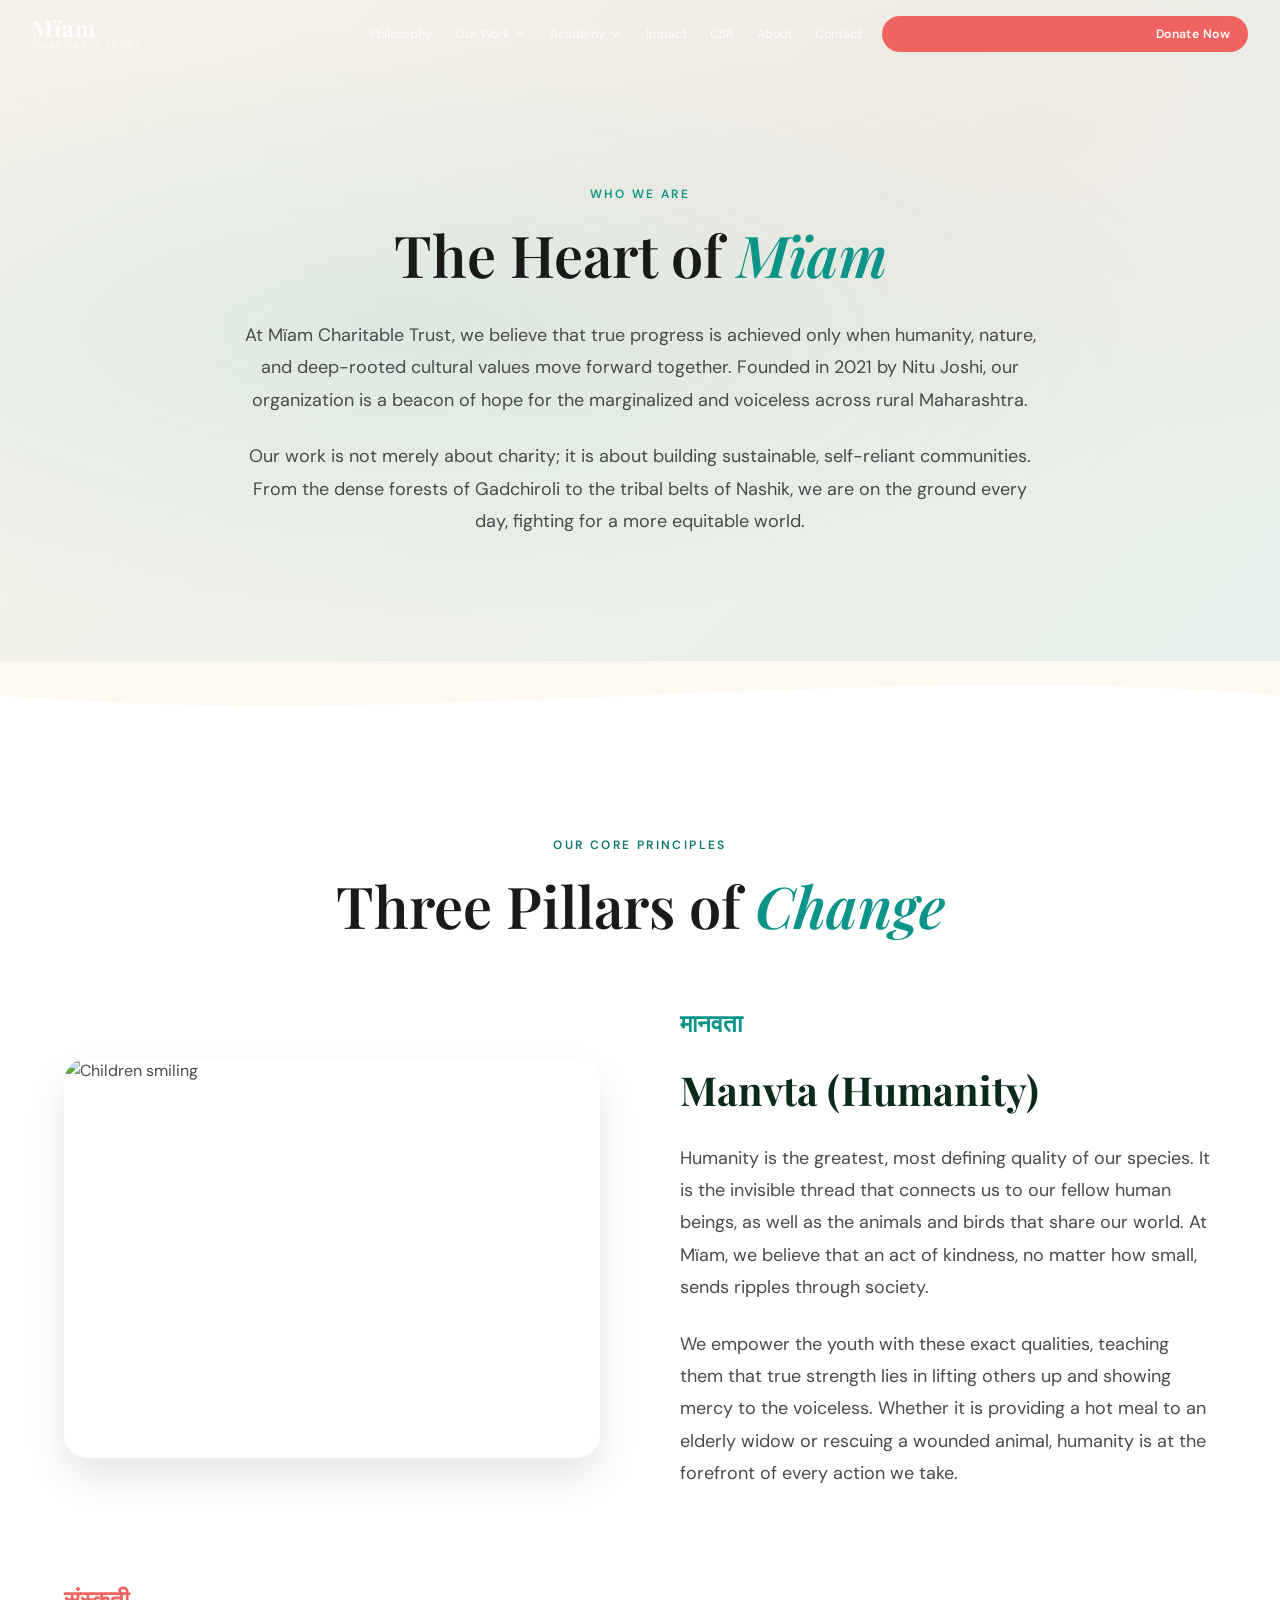
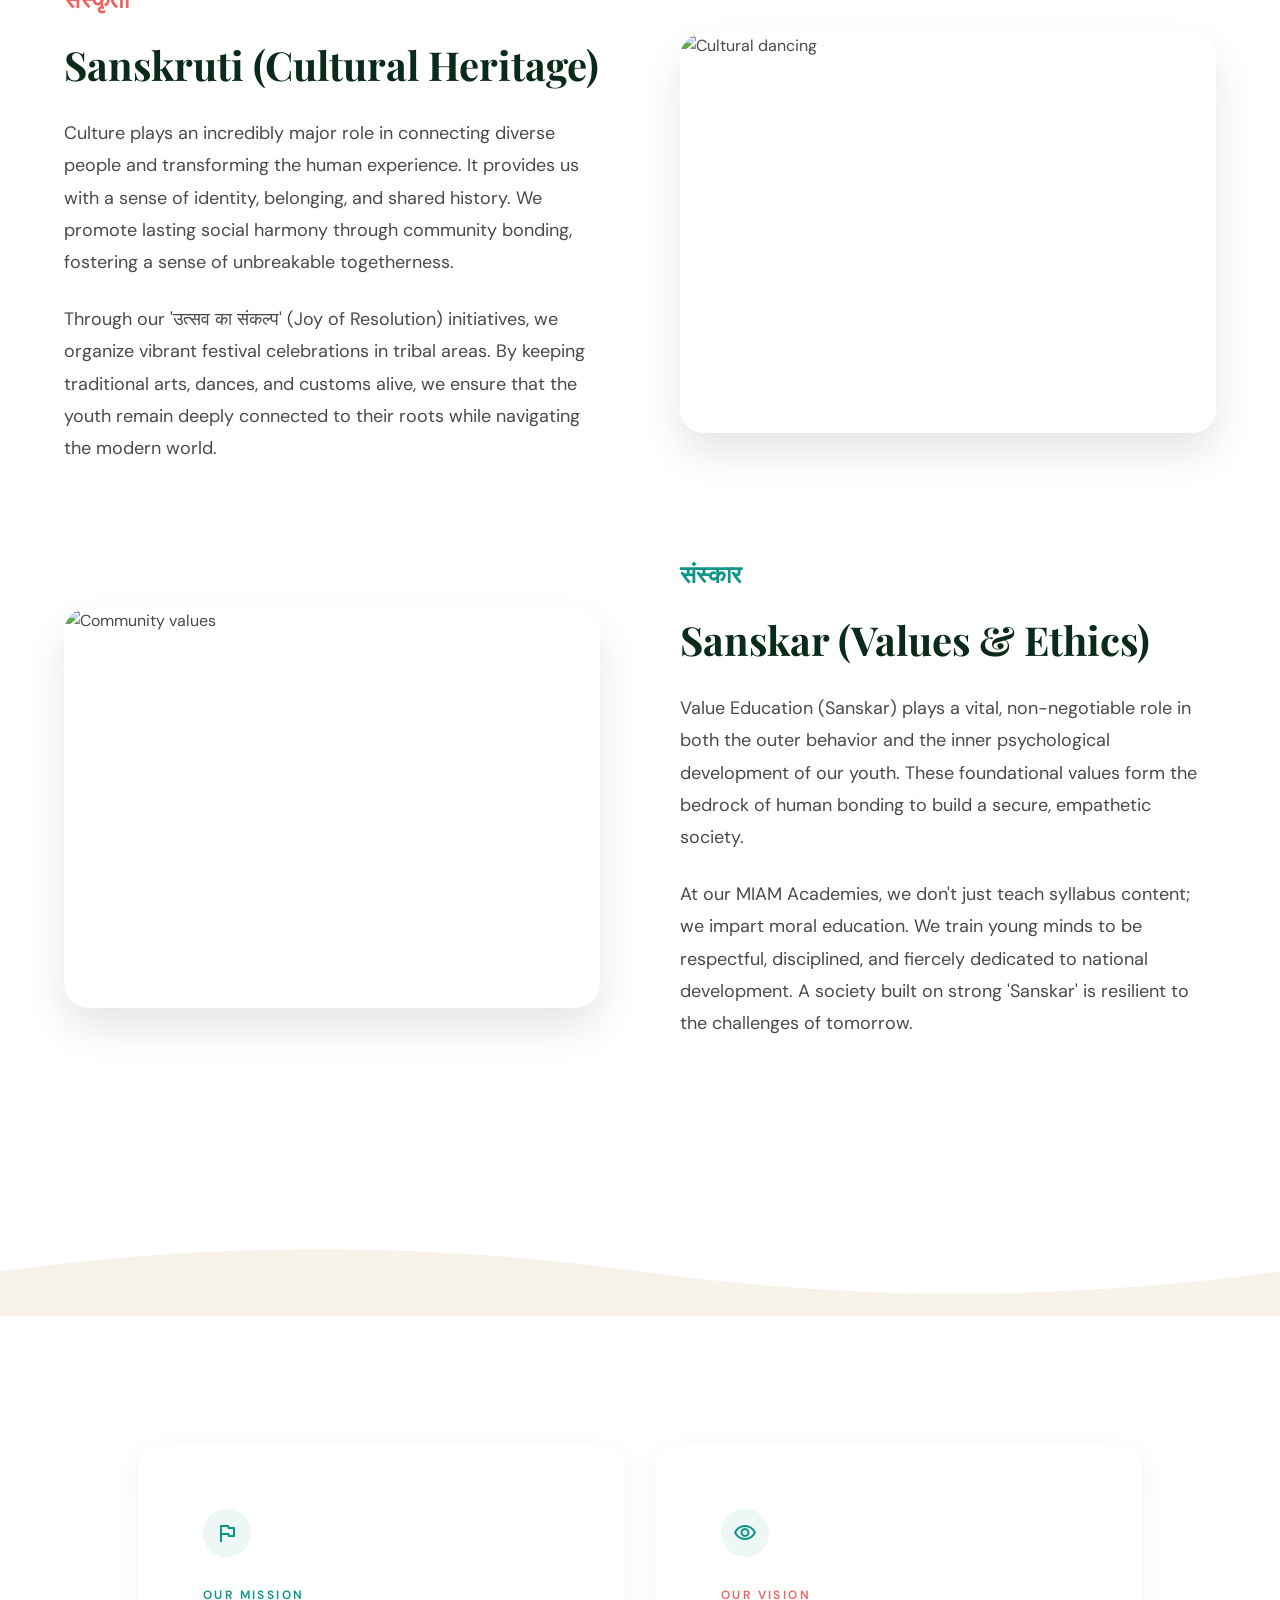
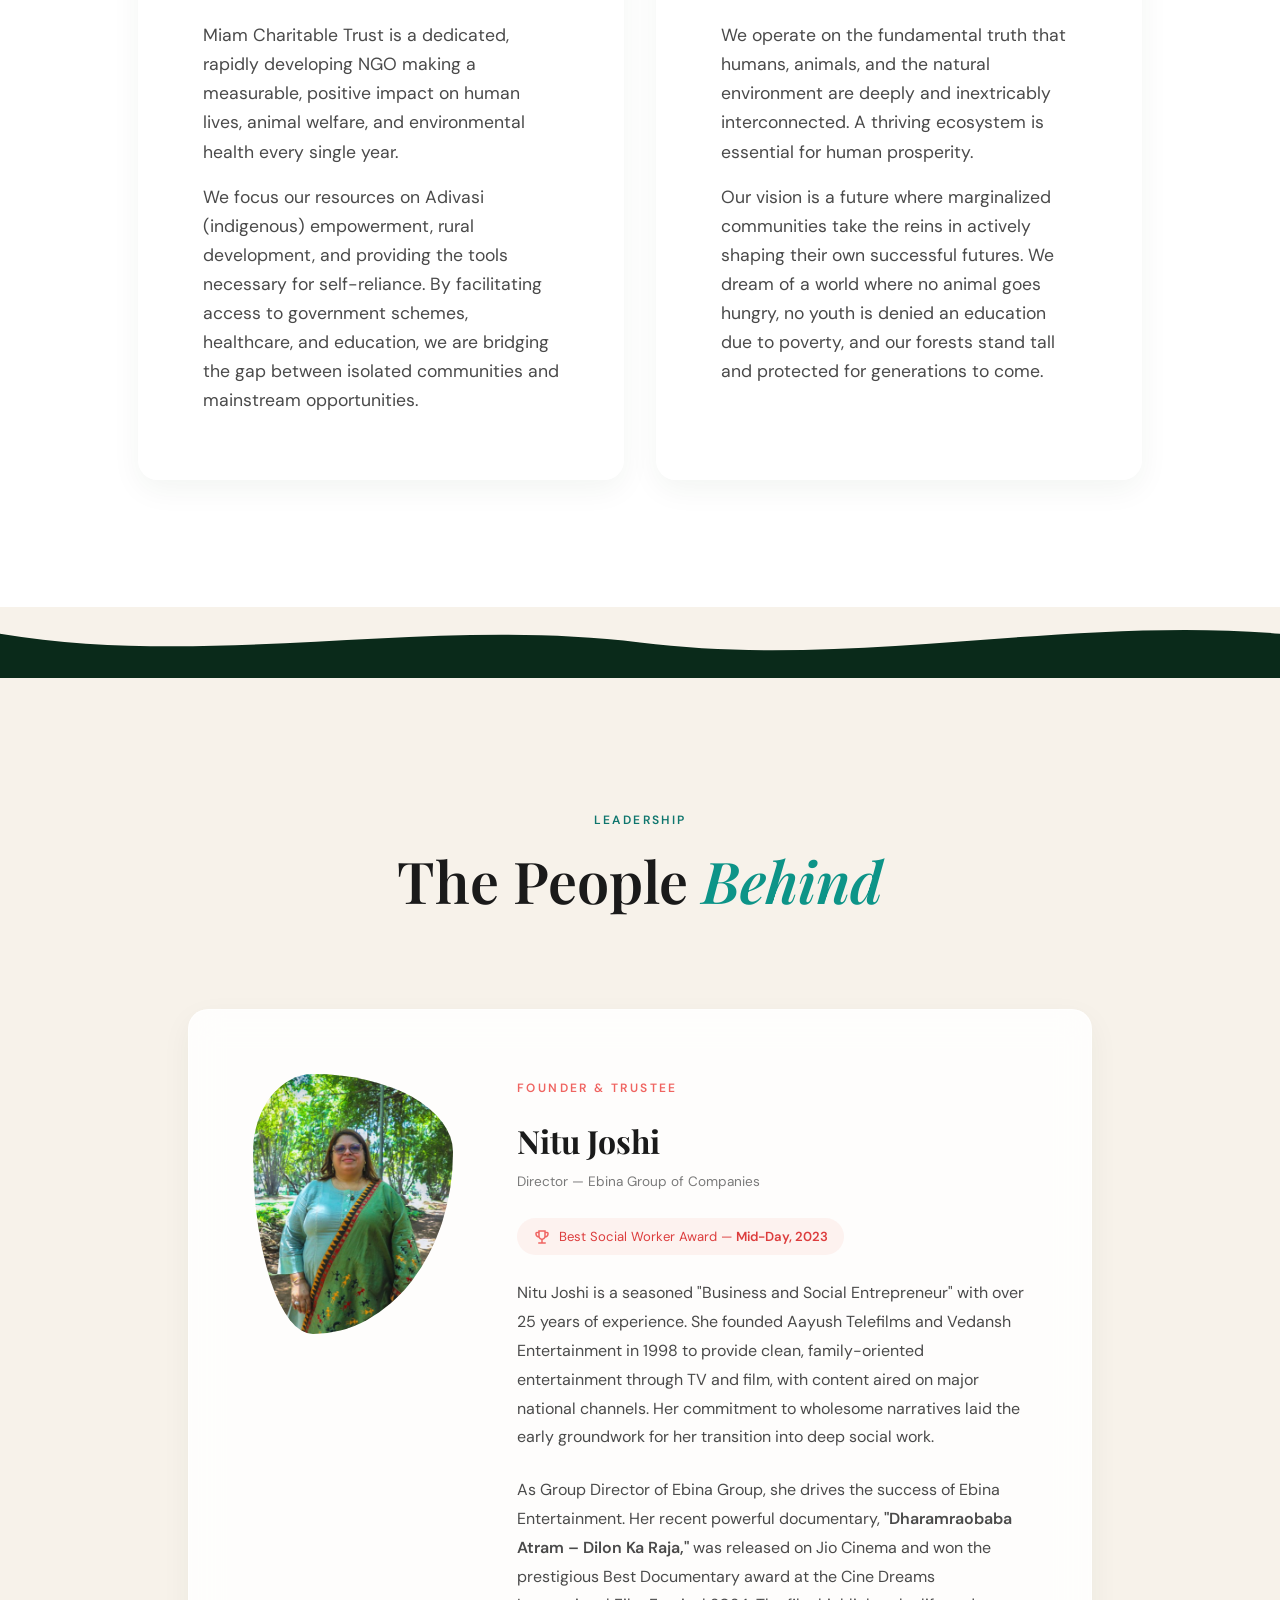
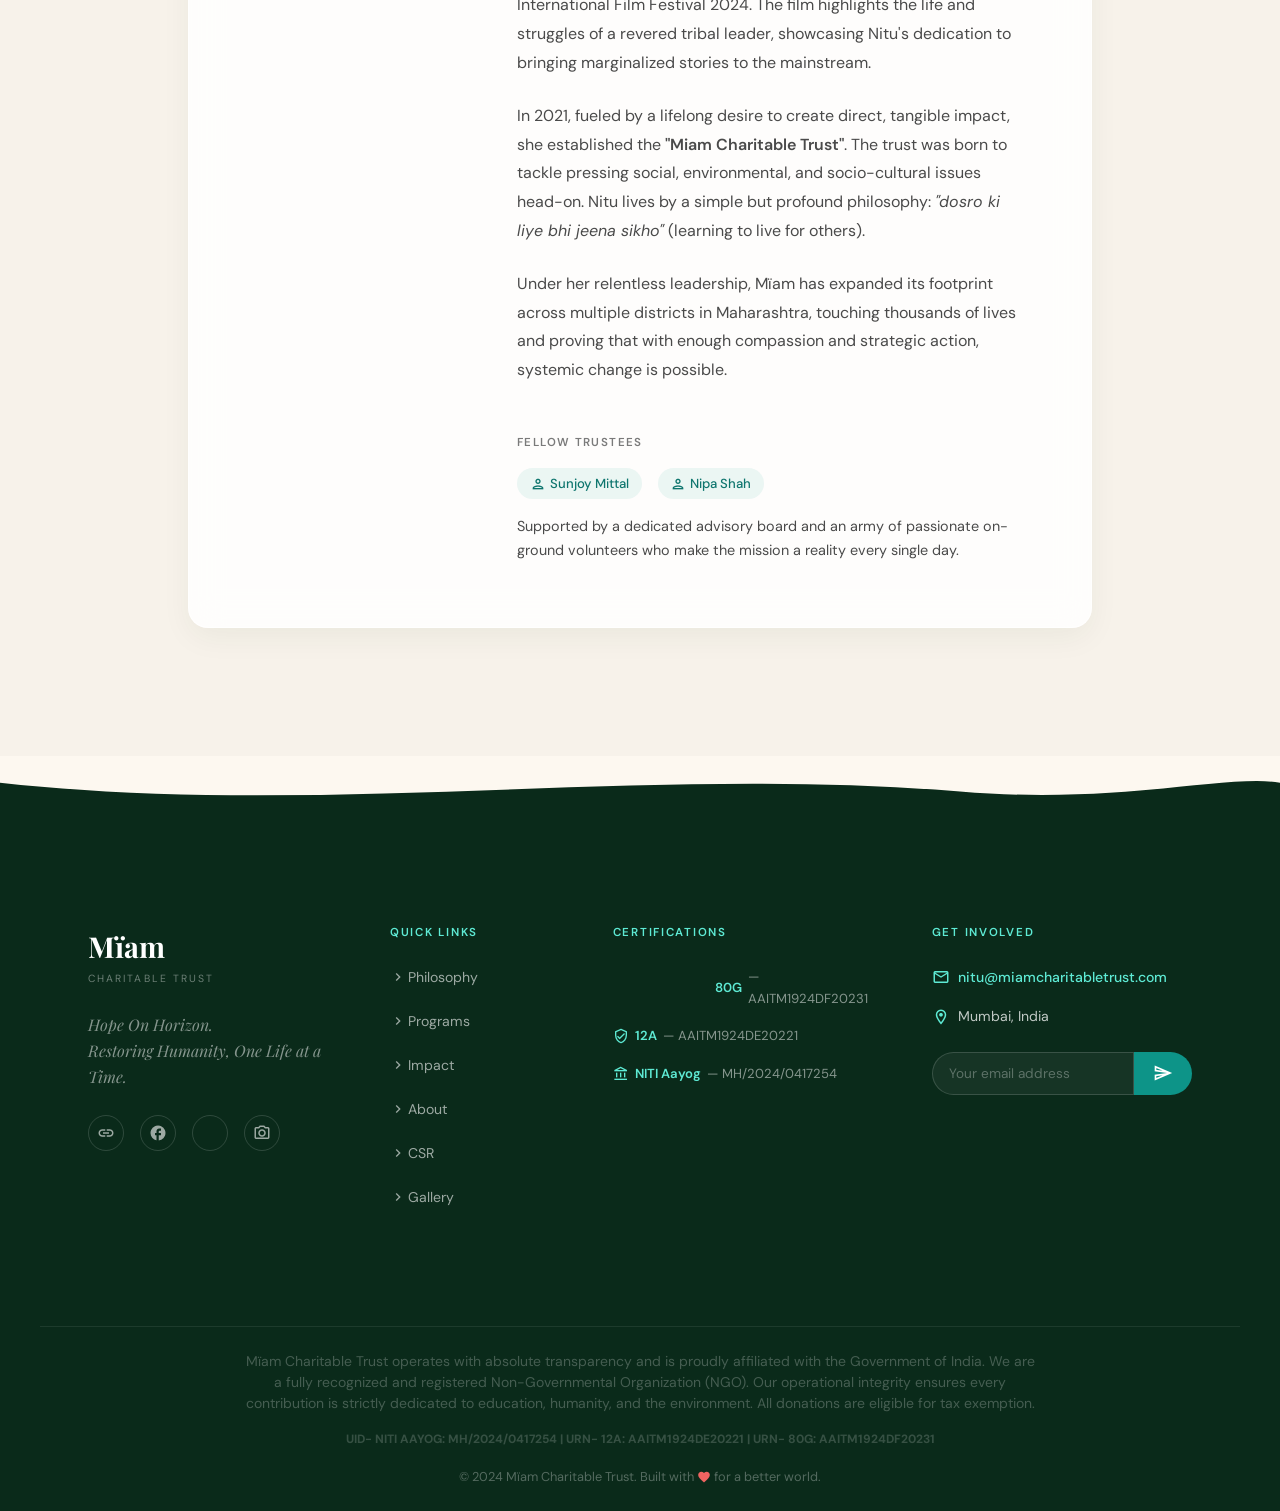
==== about.html @ 1e6ec138 "Add main stylesheet for MÏAM Charitable Trust with comprehensive styles and responsive design" ====
<!DOCTYPE html>
<html lang="en">
<head>
  <meta charset="UTF-8">
  <meta name="viewport" content="width=device-width, initial-scale=1.0">
  <meta name="description" content="About Mïam Charitable Trust — Learn about our philosophy of Manvta, Sanskruti, and Sanskar, our mission and vision, and our dedicated founder Nitu Joshi.">
  <title>About Us | Mïam Charitable Trust</title>

  <!-- Fonts -->
  <link rel="preconnect" href="https://fonts.googleapis.com">
  <link rel="preconnect" href="https://fonts.gstatic.com" crossorigin>
  <link href="https://fonts.googleapis.com/css2?family=Playfair+Display:ital,wght@0,400;0,500;0,600;0,700;1,400;1,600&family=DM+Sans:ital,wght@0,300;0,400;0,500;0,600;0,700;1,400&display=swap" rel="stylesheet">

  <!-- Material Icons -->
  <link href="https://fonts.googleapis.com/icon?family=Material+Icons+Outlined" rel="stylesheet">

  <link rel="stylesheet" href="styles.css">
  <link rel="stylesheet" href="responsive.css">
  <style>
    /* Specific styles for the About Page */
    .page-header {
      padding: 180px 5% 100px;
      background: linear-gradient(135deg, var(--bg-surface) 0%, #e6f0ea 100%);
      text-align: center;
    }
    .page-header .section-heading {
      margin-bottom: 2rem;
    }
    .text-content {
      max-width: 800px;
      margin: 0 auto;
      font-size: 1.125rem;
      line-height: 1.8;
      color: var(--ink-secondary);
    }
    .text-content p {
      margin-bottom: 1.5rem;
    }
    .philosophy-deep-dive {
      padding: 100px 5%;
      background: var(--bg-white);
    }
    .philosophy-row {
      display: flex;
      flex-direction: column;
      gap: 3rem;
      margin-bottom: 4rem;
      align-items: center;
    }
    @media (min-width: 900px) {
      .philosophy-row {
        flex-direction: row;
        gap: 5rem;
      }
      .philosophy-row--reverse {
        flex-direction: row-reverse;
      }
    }
    .philosophy-row__img-wrap {
      flex: 1;
      border-radius: 24px;
      overflow: hidden;
      box-shadow: 0 20px 40px rgba(0,0,0,0.1);
    }
    .philosophy-row__img {
      width: 100%;
      height: 400px;
      object-fit: cover;
      display: block;
    }
    .philosophy-row__content {
      flex: 1;
    }
    .philosophy-row__content h3 {
      font-family: 'Playfair Display', serif;
      font-size: 2.5rem;
      color: var(--clr-forest-deep);
      margin-bottom: 1rem;
    }
    .philosophy-row__content .hindi-text {
      font-size: 1.5rem;
      color: var(--clr-teal);
      font-weight: 600;
      margin-bottom: 0.5rem;
      display: block;
    }
  </style>
</head>
<body>

  <!-- ═══════════════ NAVIGATION ═══════════════ -->
  <nav class="nav" id="nav">
    <div class="nav__container">
      <a href="index.html" class="nav__logo" aria-label="Mïam Charitable Trust Home">
        <span class="nav__logo-name">Mïam</span>
        <span class="nav__logo-sub">Charitable Trust</span>
      </a>

      <ul class="nav__links" id="nav-links">
        <li><a href="about.html" class="nav__link">Philosophy</a></li>

        <!-- Dropdown: Our Work -->
        <li class="nav__dropdown" id="nav-dropdown-work">
          <button class="nav__link nav__dropdown-trigger" aria-expanded="false" aria-haspopup="true">
            Our Work
            <span class="material-icons-outlined nav__chevron">expand_more</span>
          </button>
          <ul class="nav__dropdown-menu">
            <li><a href="programs.html#program-academy" class="nav__dropdown-link">
              <span class="material-icons-outlined nav__dd-icon">school</span>
              <div><strong>MIAM Academy</strong><small>Free Career Coaching</small></div>
            </a></li>
            <li><a href="programs.html#program-environment" class="nav__dropdown-link">
              <span class="material-icons-outlined nav__dd-icon">park</span>
              <div><strong>Environment</strong><small>Plantation & Conservation</small></div>
            </a></li>
            <li><a href="programs.html#program-animal" class="nav__dropdown-link">
              <span class="material-icons-outlined nav__dd-icon">pets</span>
              <div><strong>Animal Welfare</strong><small>Jiva Daya — Compassion</small></div>
            </a></li>
            <li><a href="programs.html#program-community" class="nav__dropdown-link">
              <span class="material-icons-outlined nav__dd-icon">diversity_3</span>
              <div><strong>Community</strong><small>Women & Rural Empowerment</small></div>
            </a></li>
          </ul>
        </li>

        <!-- Dropdown: Academy -->
        <li class="nav__dropdown" id="nav-dropdown-academy">
          <button class="nav__link nav__dropdown-trigger" aria-expanded="false" aria-haspopup="true">
            Academy
            <span class="material-icons-outlined nav__chevron">expand_more</span>
          </button>
          <ul class="nav__dropdown-menu">
            <li><a href="programs.html#program-academy" class="nav__dropdown-link">
              <span class="material-icons-outlined nav__dd-icon">fitness_center</span>
              <div><strong>Waghera, Nashik</strong><small>Physical & Exam Training</small></div>
            </a></li>
            <li><a href="programs.html#program-academy" class="nav__dropdown-link">
              <span class="material-icons-outlined nav__dd-icon">menu_book</span>
              <div><strong>Chintalpeth, Gadchiroli</strong><small>Career Coaching</small></div>
            </a></li>
            <li><a href="programs.html#program-academy" class="nav__dropdown-link">
              <span class="material-icons-outlined nav__dd-icon">local_library</span>
              <div><strong>Library Academy</strong><small>Lahvit & Donwade</small></div>
            </a></li>
          </ul>
        </li>

        <li><a href="index.html#impact" class="nav__link">Impact</a></li>
        <li><a href="csr.html" class="nav__link">CSR</a></li>
        <li><a href="about.html#founder" class="nav__link">About</a></li>
        <li><a href="contact.html" class="nav__link">Contact</a></li>
        <li><a href="contact.html#donate" class="btn btn--nav">
          <span class="material-icons-outlined" style="font-size:16px">volunteer_activism</span>
          Donate Now
        </a></li>
      </ul>

      <button class="nav__hamburger" id="hamburger-btn" aria-label="Toggle Menu" aria-expanded="false">
        <span></span><span></span><span></span>
      </button>
    </div>
  </nav>

  <!-- ═══════════════ PAGE HEADER ═══════════════ -->
  <header class="page-header">
    <div class="reveal">
      <span class="eyebrow eyebrow--teal">Who We Are</span>
      <h1 class="section-heading">The Heart of <em>Mïam</em></h1>
      <div class="text-content">
        <p>At Mïam Charitable Trust, we believe that true progress is achieved only when humanity, nature, and deep-rooted cultural values move forward together. Founded in 2021 by Nitu Joshi, our organization is a beacon of hope for the marginalized and voiceless across rural Maharashtra.</p>
        <p>Our work is not merely about charity; it is about building sustainable, self-reliant communities. From the dense forests of Gadchiroli to the tribal belts of Nashik, we are on the ground every day, fighting for a more equitable world.</p>
      </div>
    </div>
  </header>

  <!-- Wave -->
  <div class="wave-divider wave-divider--white">
    <svg viewBox="0 0 1440 80" preserveAspectRatio="none"><path d="M0,40 C480,80 960,0 1440,40 L1440,80 L0,80 Z" fill="currentColor"/></svg>
  </div>

  <!-- ═══════════════ PHILOSOPHY DEEP DIVE ═══════════════ -->
  <section class="philosophy-deep-dive" id="philosophy">
    <div class="reveal" style="text-align: center; margin-bottom: 4rem;">
      <span class="eyebrow">Our Core Principles</span>
      <h2 class="section-heading">Three Pillars of <em>Change</em></h2>
    </div>

    <!-- Manvta -->
    <div class="philosophy-row reveal">
      <div class="philosophy-row__img-wrap">
        <img src="https://images.unsplash.com/photo-1488521787991-ed7bbaae773c?w=800&q=80" alt="Children smiling" class="philosophy-row__img" loading="lazy">
      </div>
      <div class="philosophy-row__content text-content">
        <span class="hindi-text">मानवता</span>
        <h3>Manvta (Humanity)</h3>
        <p>Humanity is the greatest, most defining quality of our species. It is the invisible thread that connects us to our fellow human beings, as well as the animals and birds that share our world. At Mïam, we believe that an act of kindness, no matter how small, sends ripples through society.</p>
        <p>We empower the youth with these exact qualities, teaching them that true strength lies in lifting others up and showing mercy to the voiceless. Whether it is providing a hot meal to an elderly widow or rescuing a wounded animal, humanity is at the forefront of every action we take.</p>
      </div>
    </div>

    <!-- Sanskruti -->
    <div class="philosophy-row philosophy-row--reverse reveal">
      <div class="philosophy-row__img-wrap">
        <img src="https://images.unsplash.com/photo-1559027615-cd4628902d4a?w=800&q=80" alt="Cultural dancing" class="philosophy-row__img" loading="lazy">
      </div>
      <div class="philosophy-row__content text-content">
        <span class="hindi-text" style="color: var(--clr-coral);">संस्कृती</span>
        <h3>Sanskruti (Cultural Heritage)</h3>
        <p>Culture plays an incredibly major role in connecting diverse people and transforming the human experience. It provides us with a sense of identity, belonging, and shared history. We promote lasting social harmony through community bonding, fostering a sense of unbreakable togetherness.</p>
        <p>Through our 'उत्सव का संकल्प' (Joy of Resolution) initiatives, we organize vibrant festival celebrations in tribal areas. By keeping traditional arts, dances, and customs alive, we ensure that the youth remain deeply connected to their roots while navigating the modern world.</p>
      </div>
    </div>

    <!-- Sanskar -->
    <div class="philosophy-row reveal">
      <div class="philosophy-row__img-wrap">
        <img src="https://images.unsplash.com/photo-1509099836639-18ba4637f4c4?w=800&q=80" alt="Community values" class="philosophy-row__img" loading="lazy">
      </div>
      <div class="philosophy-row__content text-content">
        <span class="hindi-text" style="color: var(--clr-teal);">संस्कार</span>
        <h3>Sanskar (Values & Ethics)</h3>
        <p>Value Education (Sanskar) plays a vital, non-negotiable role in both the outer behavior and the inner psychological development of our youth. These foundational values form the bedrock of human bonding to build a secure, empathetic society.</p>
        <p>At our MIAM Academies, we don't just teach syllabus content; we impart moral education. We train young minds to be respectful, disciplined, and fiercely dedicated to national development. A society built on strong 'Sanskar' is resilient to the challenges of tomorrow.</p>
      </div>
    </div>
  </section>

  <!-- Wave -->
  <div class="wave-divider wave-divider--surface">
    <svg viewBox="0 0 1440 100" preserveAspectRatio="none"><path d="M0,50 Q360,0 720,50 Q1080,100 1440,50 L1440,100 L0,100 Z" fill="currentColor"/></svg>
  </div>

  <!-- ═══════════════ MISSION & VISION ═══════════════ -->
  <section class="mission" id="mission">
    <div class="mission__inner">
      <div class="mission__grid">
        <div class="mission__card glass-warm reveal">
          <div class="mission__card-icon"><span class="material-icons-outlined">flag</span></div>
          <span class="eyebrow eyebrow--teal">Our Mission</span>
          <p>Miam Charitable Trust is a dedicated, rapidly developing NGO making a measurable, positive impact on human lives, animal welfare, and environmental health every single year.</p>
          <p style="margin-top: 1rem;">We focus our resources on Adivasi (indigenous) empowerment, rural development, and providing the tools necessary for self-reliance. By facilitating access to government schemes, healthcare, and education, we are bridging the gap between isolated communities and mainstream opportunities.</p>
        </div>
        <div class="mission__card glass-warm reveal reveal-delay-1">
          <div class="mission__card-icon"><span class="material-icons-outlined">visibility</span></div>
          <span class="eyebrow eyebrow--coral">Our Vision</span>
          <p>We operate on the fundamental truth that humans, animals, and the natural environment are deeply and inextricably interconnected. A thriving ecosystem is essential for human prosperity.</p>
          <p style="margin-top: 1rem;">Our vision is a future where marginalized communities take the reins in actively shaping their own successful futures. We dream of a world where no animal goes hungry, no youth is denied an education due to poverty, and our forests stand tall and protected for generations to come.</p>
        </div>
      </div>
    </div>
  </section>

  <!-- Wave -->
  <div class="wave-divider wave-divider--dark">
    <svg viewBox="0 0 1440 80" preserveAspectRatio="none"><path d="M0,30 C240,70 480,10 720,40 C960,70 1200,10 1440,30 L1440,80 L0,80 Z" fill="currentColor"/></svg>
  </div>

  <!-- ═══════════════ FOUNDER ═══════════════ -->
  <section class="founder" id="founder" style="background: var(--bg-surface);">
    <div class="founder__inner">
      <div class="founder__header reveal">
        <span class="eyebrow">Leadership</span>
        <h2 class="section-heading">The People <em>Behind</em></h2>
      </div>

      <div class="founder__card glass-warm reveal" style="max-width: 1000px; margin: 0 auto;">
        <div class="founder__avatar">
          <img src="Nitu Joshi Image.png" alt="Founder Nitu Joshi" class="founder__img" loading="lazy">
        </div>
        <div class="founder__info">
          <span class="eyebrow eyebrow--coral">Founder &amp; Trustee</span>
          <h2 class="founder__name">Nitu Joshi</h2>
          <p class="founder__role-detail">Director — Ebina Group of Companies</p>
          <div class="founder__award">
            <span class="material-icons-outlined">emoji_events</span>
            <span>Best Social Worker Award — <strong>Mid-Day, 2023</strong></span>
          </div>
          <div class="text-content" style="font-size: 1rem; color: var(--ink-secondary); text-align: left; margin: 0; padding: 0;">
            <p>
              Nitu Joshi is a seasoned "Business and Social Entrepreneur" with over 25 years of experience. She founded Aayush Telefilms and Vedansh Entertainment in 1998 to provide clean, family-oriented entertainment through TV and film, with content aired on major national channels. Her commitment to wholesome narratives laid the early groundwork for her transition into deep social work.
            </p>
            <p>
              As Group Director of Ebina Group, she drives the success of Ebina Entertainment. Her recent powerful documentary, <strong>"Dharamraobaba Atram – Dilon Ka Raja,"</strong> was released on Jio Cinema and won the prestigious Best Documentary award at the Cine Dreams International Film Festival 2024. The film highlights the life and struggles of a revered tribal leader, showcasing Nitu's dedication to bringing marginalized stories to the mainstream.
            </p>
            <p>
              In 2021, fueled by a lifelong desire to create direct, tangible impact, she established the <strong>"Miam Charitable Trust"</strong>. The trust was born to tackle pressing social, environmental, and socio-cultural issues head-on. Nitu lives by a simple but profound philosophy: <em>"dosro ki liye bhi jeena sikho"</em> (learning to live for others).
            </p>
            <p>
              Under her relentless leadership, Mïam has expanded its footprint across multiple districts in Maharashtra, touching thousands of lives and proving that with enough compassion and strategic action, systemic change is possible.
            </p>
          </div>
          
          <div class="founder__trustees" style="margin-top: 3rem;">
            <p class="founder__trustees-label">Fellow Trustees</p>
            <div class="founder__trustees-names">
              <span class="founder__trustee-chip"><span class="material-icons-outlined">person</span> Sunjoy Mittal</span>
              <span class="founder__trustee-chip"><span class="material-icons-outlined">person</span> Nipa Shah</span>
            </div>
            <p style="margin-top: 1rem; font-size: 0.9rem; color: var(--ink-secondary);">Supported by a dedicated advisory board and an army of passionate on-ground volunteers who make the mission a reality every single day.</p>
          </div>
        </div>
      </div>
    </div>
  </section>

  <!-- ═══════════════ FOOTER ═══════════════ -->
  <footer class="footer" id="contact">
    <div class="footer__wave">
      <svg viewBox="0 0 1440 80" preserveAspectRatio="none">
        <path d="M0,30 C360,70 720,10 1080,40 C1260,55 1380,20 1440,30 L1440,80 L0,80 Z" fill="#0A2A1A"/>
      </svg>
    </div>
    <div class="footer__body" id="donate">
      <div class="footer__inner">
        <div class="footer__brand">
          <span class="footer__logo-name">Mïam</span>
          <span class="footer__logo-sub">Charitable Trust</span>
          <p class="footer__tagline">Hope On Horizon.<br>Restoring Humanity, One Life at a Time.</p>
          <div class="footer__social">
            <a href="#" aria-label="LinkedIn"><span class="material-icons-outlined">link</span></a>
            <a href="#" aria-label="Facebook"><span class="material-icons-outlined">facebook</span></a>
            <a href="#" aria-label="YouTube"><span class="material-icons-outlined">smart_display</span></a>
            <a href="#" aria-label="Instagram"><span class="material-icons-outlined">photo_camera</span></a>
          </div>
        </div>

        <div class="footer__col">
          <h4 class="footer__col-title">Quick Links</h4>
          <ul class="footer__links">
            <li><a href="about.html"><span class="material-icons-outlined">chevron_right</span> Philosophy</a></li>
            <li><a href="programs.html"><span class="material-icons-outlined">chevron_right</span> Programs</a></li>
            <li><a href="index.html#impact"><span class="material-icons-outlined">chevron_right</span> Impact</a></li>
            <li><a href="about.html#founder"><span class="material-icons-outlined">chevron_right</span> About</a></li>
            <li><a href="csr.html"><span class="material-icons-outlined">chevron_right</span> CSR</a></li>
            <li><a href="index.html#gallery"><span class="material-icons-outlined">chevron_right</span> Gallery</a></li>
          </ul>
        </div>

        <div class="footer__col">
          <h4 class="footer__col-title">Certifications</h4>
          <div class="footer__certs">
            <div class="footer-cert"><span class="material-icons-outlined">shield</span> <strong>80G</strong> — AAITM1924DF20231</div>
            <div class="footer-cert"><span class="material-icons-outlined">verified_user</span> <strong>12A</strong> — AAITM1924DE20221</div>
            <div class="footer-cert"><span class="material-icons-outlined">account_balance</span> <strong>NITI Aayog</strong> — MH/2024/0417254</div>
          </div>
        </div>

        <div class="footer__col">
          <h4 class="footer__col-title">Get Involved</h4>
          <p class="footer__contact-detail">
            <span class="material-icons-outlined">email</span>
            <a href="mailto:nitu@miamcharitabletrust.com">nitu@miamcharitabletrust.com</a>
          </p>
          <p class="footer__contact-detail">
            <span class="material-icons-outlined">location_on</span>
            Mumbai, India
          </p>
          <form class="footer__newsletter" id="newsletter-form">
            <input type="email" placeholder="Your email address" class="footer__newsletter-input" required>
            <button type="submit" class="footer__newsletter-btn">
              <span class="material-icons-outlined">send</span>
            </button>
          </form>
        </div>
      </div>

      <div class="footer__bottom" style="flex-direction: column; text-align: center; gap: 1rem;">
        <p style="font-size: 14px; opacity: 0.8; max-width: 800px; line-height: 1.5; margin: 0 auto;">Mïam Charitable Trust operates with absolute transparency and is proudly affiliated with the Government of India. We are a fully recognized and registered Non-Governmental Organization (NGO). Our operational integrity ensures every contribution is strictly dedicated to education, humanity, and the environment. All donations are eligible for tax exemption.</p>
        <p style="text-transform: uppercase; font-size: 12px; opacity: 0.6; font-weight: bold;">UID- NITI Aayog: MH/2024/0417254 | URN- 12A: AAITM1924DE20221 | URN- 80G: AAITM1924DF20231</p>
        <p>© 2024 Mïam Charitable Trust. Built with <span class="material-icons-outlined" style="font-size:14px;vertical-align:middle;color:#EF6461">favorite</span> for a better world.</p>
      </div>
    </div>
  </footer>

  <button class="scroll-top" id="scroll-top" aria-label="Scroll to top">
    <span class="material-icons-outlined">keyboard_arrow_up</span>
  </button>
  <script src="script.js"></script>
</body>
</html>
---- styles.css ----
/* ═══════════════════════════════════════════════════════
   MÏAM CHARITABLE TRUST — STYLESHEET v3
   Design: Vibrant, Organic, Artistic
   Palette: Teal + Coral + Forest (NO YELLOW)
   Icons: Google Material Icons Outlined
   ═══════════════════════════════════════════════════════ */

:root {
  /* ─── Primary: Teal / Forest ─── */
  --clr-teal:         #0D9488;
  --clr-teal-deep:    #0F766E;
  --clr-teal-light:   #14B8A6;
  --clr-teal-muted:   #5EEAD4;
  --clr-teal-bg:      rgba(13,148,136,0.08);

  --clr-forest:       #1A3C2E;
  --clr-forest-deep:  #0A2A1A;
  --clr-forest-light: #2D6A4F;

  /* ─── Secondary: Coral / Warm ─── */
  --clr-coral:        #EF6461;
  --clr-coral-deep:   #DC3D3D;
  --clr-coral-soft:   #FECACA;
  --clr-coral-bg:     rgba(239,100,97,0.08);

  /* ─── Accent: Amber ─── */
  --clr-amber:        #F59E0B;
  --clr-amber-bg:     rgba(245,158,11,0.1);

  /* ─── Backgrounds ─── */
  --bg-ivory:         #FDF8F0;
  --bg-white:         #FFFFFF;
  --bg-surface:       #F7F2EA;

  /* ─── Ink ─── */
  --ink-primary:      #1A1A1A;
  --ink-secondary:    #4A4A4A;
  --ink-tertiary:     #7A7A7A;
  --ink-light:        #FFFFFF;
  --ink-light-muted:  rgba(255,255,255,0.75);

  /* ─── Borders ─── */
  --border-soft:      rgba(26,60,46,0.1);
  --border-warm:      rgba(212,118,60,0.15);

  /* ─── Typography ─── */
  --font-display: 'Playfair Display', Georgia, serif;
  --font-body:    'DM Sans', system-ui, sans-serif;

  /* ─── Spacing ─── */
  --sp-1:0.5rem; --sp-2:1rem; --sp-3:1.5rem; --sp-4:2rem;
  --sp-5:3rem; --sp-6:4rem; --sp-8:6rem; --sp-10:8rem; --sp-12:10rem;

  /* ─── Radii ─── */
  --r-soft: 20px;
  --r-pill: 100px;
  --r-organic-1: 30% 70% 70% 30% / 30% 30% 70% 70%;
  --r-organic-2: 60% 40% 30% 70% / 60% 30% 70% 40%;

  /* ─── Shadows ─── */
  --shadow-soft:  0 10px 30px rgba(0,50,20,0.08);
  --shadow-card:  0 4px 20px rgba(0,0,0,0.06);
  --shadow-hover: 0 12px 40px rgba(13,148,136,0.12);

  /* ─── Transitions ─── */
  --ease-smooth: cubic-bezier(0.4,0,0.2,1);
  --ease-bounce: cubic-bezier(0.34,1.56,0.64,1);
  --t-fast:0.25s; --t-normal:0.5s; --t-slow:0.8s;

  /* ─── Warm Glass ─── */
  --glass-bg:     rgba(255,255,255,0.85);
  --glass-border: rgba(255,255,255,0.6);
  --glass-blur:   16px;
  --glass-shadow: 0 10px 30px rgba(0,50,20,0.05);
}

/* ─── RESET ─── */
*,*::before,*::after{box-sizing:border-box;margin:0;padding:0}
html{scroll-behavior:smooth;font-size:16px;-webkit-text-size-adjust:100%}
body{font-family:var(--font-body);font-size:1rem;line-height:1.65;color:var(--ink-secondary);background:var(--bg-ivory);overflow-x:hidden;-webkit-font-smoothing:antialiased}
img{display:block;max-width:100%;height:auto}
a{color:inherit;text-decoration:none}
ul{list-style:none}
em{font-style:italic}
strong{font-weight:600}
::selection{background:var(--clr-teal-muted);color:var(--clr-forest-deep)}

/* ─── WARM GLASS ─── */
.glass-warm{background:var(--glass-bg);backdrop-filter:blur(var(--glass-blur));-webkit-backdrop-filter:blur(var(--glass-blur));border:1px solid var(--glass-border);box-shadow:var(--glass-shadow)}

/* ─── SCROLL REVEAL ─── */
.reveal{opacity:0;transform:translateY(30px);transition:opacity var(--t-slow) var(--ease-smooth),transform var(--t-slow) var(--ease-smooth)}
.reveal.is-visible{opacity:1;transform:translateY(0)}
.reveal-delay-1{transition-delay:.1s}
.reveal-delay-2{transition-delay:.2s}
.reveal-delay-3{transition-delay:.3s}
.reveal-delay-4{transition-delay:.4s}

/* ─── TYPOGRAPHY ─── */
.eyebrow{display:inline-flex;align-items:center;gap:4px;font-family:var(--font-body);font-size:.75rem;font-weight:600;letter-spacing:.2em;text-transform:uppercase;color:var(--clr-teal-deep);margin-bottom:var(--sp-2)}
.eyebrow--teal{color:var(--clr-teal)}
.eyebrow--coral{color:var(--clr-coral)}
.eyebrow--light{color:var(--clr-teal-muted)}
.eyebrow--green{color:var(--clr-forest-light)}

.section-heading{font-family:var(--font-display);font-size:clamp(2.2rem,4.5vw,3.8rem);font-weight:600;line-height:1.15;color:var(--ink-primary);margin-bottom:var(--sp-3)}
.section-heading em{color:var(--clr-teal)}
.section-heading--light{color:var(--ink-light)}
.section-heading--light em{color:var(--clr-teal-muted)}
.section-sub{font-size:1.1rem;color:var(--ink-secondary);max-width:600px;line-height:1.6}

/* ─── BUTTONS ─── */
.btn{display:inline-flex;align-items:center;gap:6px;padding:.85rem 2rem;border-radius:var(--r-pill);font-family:var(--font-body);font-size:.85rem;font-weight:600;letter-spacing:.04em;cursor:pointer;border:2px solid transparent;transition:all var(--t-fast) var(--ease-smooth);text-decoration:none}
.btn .material-icons-outlined{font-size:18px}

.btn--primary{background:var(--clr-coral);color:var(--ink-light);border-color:var(--clr-coral);box-shadow:0 4px 16px rgba(239,100,97,.3)}
.btn--primary:hover{background:var(--clr-coral-deep);transform:translateY(-2px);box-shadow:0 8px 24px rgba(239,100,97,.35)}

.btn--ghost-light{background:transparent;color:var(--ink-light);border-color:rgba(255,255,255,.4)}
.btn--ghost-light:hover{background:rgba(255,255,255,.15);border-color:rgba(255,255,255,.7)}

.btn--nav{background:var(--clr-teal);color:var(--ink-light);padding:.6rem 1.4rem;font-size:.8rem;border-color:var(--clr-teal);gap:4px}
.btn--nav:hover{background:var(--clr-teal-deep);border-color:var(--clr-teal-deep)}
.btn--lg{padding:1rem 2.5rem;font-size:.95rem}

/* ─── TRUST PILL (Hero) ─── */
.trust-pill{display:inline-flex;align-items:center;gap:6px;background:rgba(255,255,255,.2);backdrop-filter:blur(10px);border:1px solid rgba(255,255,255,.3);border-radius:var(--r-pill);padding:.35rem 1rem;font-size:.7rem;font-weight:600;letter-spacing:.1em;text-transform:uppercase;color:var(--ink-light)}

/* ─── MUI CHIP ─── */
.chip{display:inline-flex;align-items:center;gap:4px;padding:.25rem .75rem;border-radius:var(--r-pill);font-size:.72rem;font-weight:500;background:var(--clr-teal-bg);color:var(--clr-teal-deep);border:1px solid rgba(13,148,136,.15)}
.chip .material-icons-outlined{font-size:14px}

/* ─── WAVE DIVIDERS ─── */
.wave-divider{line-height:0;overflow:hidden;margin-top:-1px}
.wave-divider svg{display:block;width:100%}
.wave-divider--ivory{color:var(--bg-ivory);background:transparent}
.wave-divider--white{color:var(--bg-white);background:var(--bg-ivory)}
.wave-divider--surface{color:var(--bg-surface);background:var(--bg-white)}
.wave-divider--dark{color:var(--clr-forest-deep);background:var(--bg-surface)}
.wave-divider--ivory-from-dark{color:var(--bg-ivory);background:var(--clr-forest-deep)}

/* ═══════════════ NAVIGATION ═══════════════ */
.nav{position:fixed;top:0;left:0;right:0;z-index:100;padding:var(--sp-3) 0;transition:all var(--t-normal) var(--ease-smooth)}
.nav.scrolled{background:var(--glass-bg);backdrop-filter:blur(20px);-webkit-backdrop-filter:blur(20px);padding:var(--sp-2) 0;box-shadow:var(--shadow-soft);border-bottom:1px solid rgba(13,148,136,.08)}
.nav__container{max-width:1400px;margin:0 auto;padding:0 var(--sp-5);display:flex;align-items:center}
.nav__logo{display:flex;flex-direction:column;line-height:1;text-decoration:none}
.nav__logo-name{font-family:var(--font-display);font-size:1.5rem;font-weight:700;color:var(--ink-light);letter-spacing:.04em;transition:color var(--t-fast)}
.nav__logo-sub{font-size:.6rem;font-weight:500;letter-spacing:.2em;text-transform:uppercase;color:var(--ink-light-muted);margin-top:2px;transition:color var(--t-fast)}
.nav.scrolled .nav__logo-name{color:var(--clr-forest)}
.nav.scrolled .nav__logo-sub{color:var(--ink-tertiary)}

.nav__links{display:flex;align-items:center;gap:var(--sp-3);margin-left:auto}
.nav__link{font-size:.82rem;font-weight:500;color:var(--ink-light-muted);transition:color var(--t-fast);cursor:pointer;background:none;border:none;font-family:inherit;display:inline-flex;align-items:center;gap:2px}
.nav__link:hover{color:var(--ink-light)}
.nav.scrolled .nav__link{color:var(--ink-secondary)}
.nav.scrolled .nav__link:hover{color:var(--clr-teal)}
.nav__chevron{font-size:18px!important;transition:transform var(--t-fast)}

/* Dropdown */
.nav__dropdown{position:relative}
.nav__dropdown.is-open .nav__chevron{transform:rotate(180deg)}
.nav__dropdown-menu{position:absolute;top:calc(100% + 12px);left:50%;transform:translateX(-50%) translateY(8px);min-width:280px;background:var(--glass-bg);backdrop-filter:blur(20px);-webkit-backdrop-filter:blur(20px);border:1px solid var(--glass-border);border-radius:var(--r-soft);padding:var(--sp-2);box-shadow:0 12px 40px rgba(0,0,0,.1);opacity:0;visibility:hidden;pointer-events:none;transition:all var(--t-fast) var(--ease-smooth);z-index:200}
.nav__dropdown.is-open .nav__dropdown-menu{opacity:1;visibility:visible;pointer-events:all;transform:translateX(-50%) translateY(0)}
.nav__dropdown-link{display:flex;align-items:center;gap:var(--sp-2);padding:.75rem 1rem;border-radius:12px;transition:background var(--t-fast);color:var(--ink-primary)}
.nav__dropdown-link:hover{background:var(--clr-teal-bg)}
.nav__dropdown-link strong{display:block;font-size:.88rem;color:var(--ink-primary)}
.nav__dropdown-link small{display:block;font-size:.72rem;color:var(--ink-tertiary);margin-top:2px}
.nav__dd-icon{font-size:22px;color:var(--clr-teal)}

/* Hamburger */
.nav__hamburger{display:none;flex-direction:column;gap:5px;background:none;border:none;cursor:pointer;padding:var(--sp-1);margin-left:auto}
.nav__hamburger span{display:block;width:26px;height:2px;background:var(--ink-light);border-radius:2px;transition:all var(--t-fast)}
.nav.scrolled .nav__hamburger span{background:var(--ink-primary)}
.nav__hamburger.active span:nth-child(1){transform:rotate(45deg) translateY(5px)}
.nav__hamburger.active span:nth-child(2){opacity:0}
.nav__hamburger.active span:nth-child(3){transform:rotate(-45deg) translateY(-5px)}

/* ═══════════════ HERO ═══════════════ */
.hero{position:relative;min-height:100svh;display:flex;align-items:center;overflow:hidden}
.hero__media{position:absolute;inset:0;z-index:0}
.hero__img{width:100%;height:100%;object-fit:cover;object-position:center 30%}
.hero__overlay{position:absolute;inset:0;background:linear-gradient(135deg,rgba(10,42,26,.88) 0%,rgba(13,148,136,.4) 50%,transparent 100%),linear-gradient(to top,rgba(10,42,26,.6) 0%,transparent 40%)}
.hero__content{position:relative;z-index:1;width:100%;max-width:1400px;margin:0 auto;padding:var(--sp-12) var(--sp-5) var(--sp-8)}
.hero__govt-bar{display:inline-flex;align-items:center;gap:8px;background:rgba(239,100,97,.9);color:var(--ink-light);padding:.5rem 1.5rem;border-radius:var(--r-pill);font-size:.75rem;font-weight:600;letter-spacing:.05em;margin-bottom:var(--sp-4)}
.hero__badge-row{display:flex;flex-wrap:wrap;gap:var(--sp-2);margin-bottom:var(--sp-5)}
.hero__headline{font-family:var(--font-display);font-size:clamp(2.5rem,6.5vw,5rem);font-weight:700;line-height:1.08;color:var(--ink-light);margin-bottom:var(--sp-4);max-width:800px}
.hero__headline em{font-style:italic;color:var(--clr-teal-muted)}
.hero__dot{color:var(--clr-coral)}
.hero__sub{font-size:clamp(1rem,1.5vw,1.15rem);color:var(--ink-light-muted);line-height:1.6;max-width:550px;margin-bottom:var(--sp-6)}
.hero__ctas{display:flex;flex-wrap:wrap;gap:var(--sp-3)}

.hero__scroll-cue{position:absolute;bottom:var(--sp-5);left:50%;transform:translateX(-50%);z-index:2;display:flex;flex-direction:column;align-items:center;gap:8px}
.scroll-mouse{width:24px;height:38px;border:2px solid rgba(255,255,255,.4);border-radius:12px;display:flex;justify-content:center;padding-top:8px}
.scroll-mouse__dot{width:4px;height:8px;background:var(--ink-light);border-radius:4px;animation:scroll-bounce 2s infinite}
@keyframes scroll-bounce{0%,100%{transform:translateY(0);opacity:1}50%{transform:translateY(10px);opacity:.3}}
.scroll-label{font-size:.65rem;font-weight:500;letter-spacing:.2em;text-transform:uppercase;color:rgba(255,255,255,.5)}

/* ═══════════════ PILLARS ═══════════════ */
.pillars{padding:var(--sp-10) 0 var(--sp-12);background:var(--bg-ivory)}
.pillars__inner{max-width:1200px;margin:0 auto;padding:0 var(--sp-5)}
.pillars__header{text-align:center;margin-bottom:var(--sp-10)}
.pillars__header .section-sub{margin:0 auto}

.pillars__grid{display:grid;grid-template-columns:repeat(3,1fr);gap:var(--sp-4);position:relative}
.pillars__grid>:nth-child(2){transform:translateY(-20px)}

.pillar-card{background:var(--bg-white);border-radius:var(--r-soft);padding:var(--sp-6) var(--sp-5);text-align:center;box-shadow:var(--shadow-card);border:1px solid var(--border-soft);transition:all var(--t-normal) var(--ease-smooth);position:relative;overflow:hidden}
.pillar-card::before{content:'';position:absolute;top:0;left:0;right:0;height:4px;border-radius:var(--r-soft) var(--r-soft) 0 0;transition:height var(--t-normal)}
.pillar-card--humanity::before{background:var(--clr-teal)}
.pillar-card--culture::before{background:var(--clr-coral)}
.pillar-card--values::before{background:var(--clr-amber)}
.pillar-card:hover{transform:translateY(-8px);box-shadow:var(--shadow-hover)}
.pillar-card:hover::before{height:6px}
.pillars__grid>:nth-child(2):hover{transform:translateY(-28px)}

.pillar-card__icon-wrap{width:72px;height:72px;border-radius:50%;display:flex;align-items:center;justify-content:center;margin:0 auto var(--sp-4)}
.pillar-card__icon-wrap .material-icons-outlined{font-size:32px}
.pillar-card__icon-wrap--teal{background:var(--clr-teal-bg);color:var(--clr-teal)}
.pillar-card__icon-wrap--coral{background:var(--clr-coral-bg);color:var(--clr-coral)}
.pillar-card__icon-wrap--amber{background:var(--clr-amber-bg);color:var(--clr-amber)}

.pillar-card__hindi{font-size:1.8rem;color:var(--ink-tertiary);opacity:.6;margin-bottom:4px}
.pillar-card__title{font-family:var(--font-display);font-size:1.6rem;font-weight:600;color:var(--ink-primary);margin-bottom:4px}
.pillar-card__subtitle{font-size:.75rem;font-weight:600;letter-spacing:.15em;text-transform:uppercase;color:var(--clr-teal);margin-bottom:var(--sp-3)}
.pillar-card__desc{font-size:.95rem;color:var(--ink-secondary);line-height:1.6}

/* ═══════════════ MISSION ═══════════════ */
.mission{padding:var(--sp-10) 0;background:var(--bg-white)}
.mission__inner{max-width:1100px;margin:0 auto;padding:0 var(--sp-5)}
.mission__grid{display:grid;grid-template-columns:1fr 1fr;gap:var(--sp-4)}
.mission__card{padding:var(--sp-6);border-radius:var(--r-soft);position:relative}
.mission__card-icon{width:48px;height:48px;border-radius:50%;background:var(--clr-teal-bg);display:flex;align-items:center;justify-content:center;margin-bottom:var(--sp-3)}
.mission__card-icon .material-icons-outlined{font-size:24px;color:var(--clr-teal)}
.mission__card p{font-size:1.1rem;line-height:1.65;color:var(--ink-secondary)}
.mission__card em{color:var(--clr-teal);font-weight:500}

/* ═══════════════ PROGRAMS ═══════════════ */
.programs{padding:var(--sp-10) 0 var(--sp-12);background:var(--bg-surface)}
.programs__inner{max-width:1200px;margin:0 auto;padding:0 var(--sp-5)}
.programs__header{margin-bottom:var(--sp-8)}

/* Hub Visual */
.hub-visual{text-align:center;margin-bottom:var(--sp-12);padding:var(--sp-6) var(--sp-4)}
.hub-visual__center{display:inline-flex;flex-direction:column;align-items:center;gap:8px;padding:var(--sp-4) var(--sp-6);background:var(--clr-teal);border-radius:50%;width:160px;height:160px;justify-content:center;color:var(--ink-light);box-shadow:0 8px 32px rgba(13,148,136,.3)}
.hub-visual__center .material-icons-outlined{font-size:36px}
.hub-visual__center strong{font-size:.75rem;letter-spacing:.1em}
.hub-visual__spokes{display:flex;flex-wrap:wrap;justify-content:center;gap:var(--sp-2);margin-top:var(--sp-5)}
.hub-spoke{display:inline-flex;align-items:center;gap:6px;padding:.5rem 1.2rem;background:var(--bg-white);border:1px solid var(--border-soft);border-radius:var(--r-pill);font-size:.8rem;font-weight:500;color:var(--ink-secondary);box-shadow:var(--shadow-card);transition:all var(--t-fast)}
.hub-spoke:hover{border-color:var(--clr-teal);color:var(--clr-teal);transform:translateY(-2px)}
.hub-spoke .material-icons-outlined{font-size:18px;color:var(--clr-teal)}

/* Program Row */
.program-row{display:grid;grid-template-columns:1fr 1fr;gap:var(--sp-8);align-items:center;margin-bottom:var(--sp-12)}
.program-row--reverse{direction:rtl}
.program-row--reverse>*{direction:ltr}
.program-row__image-wrap{overflow:hidden;box-shadow:var(--shadow-card)}
.program-row__image-wrap--organic-1{border-radius:var(--r-organic-1)}
.program-row__image-wrap--organic-2{border-radius:var(--r-organic-2)}
.program-row__img{width:100%;height:100%;object-fit:cover;aspect-ratio:4/3;transition:transform var(--t-slow) var(--ease-smooth)}
.program-row:hover .program-row__img{transform:scale(1.05)}

.program-row__tag{display:inline-flex;align-items:center;gap:6px;font-size:.7rem;font-weight:600;letter-spacing:.12em;text-transform:uppercase;padding:.35rem 1rem;border-radius:var(--r-pill);margin-bottom:var(--sp-3)}
.program-row__tag .material-icons-outlined{font-size:16px}
.program-row__tag--teal{background:var(--clr-teal-bg);color:var(--clr-teal-deep)}
.program-row__tag--forest{background:rgba(45,106,79,.1);color:var(--clr-forest-light)}

.program-row__title{font-family:var(--font-display);font-size:2.2rem;font-weight:600;color:var(--ink-primary);margin-bottom:var(--sp-3)}
.program-row__lead{font-size:1.05rem;color:var(--ink-secondary);margin-bottom:var(--sp-4);line-height:1.6}

.program-row__list{display:flex;flex-direction:column;gap:var(--sp-3)}
.program-row__list li{display:flex;gap:var(--sp-2);font-size:.95rem;color:var(--ink-secondary);line-height:1.5}
.program-row__list-icon{font-size:20px;color:var(--clr-teal);flex-shrink:0;margin-top:2px}

/* Programs Pair */
.programs__pair{display:grid;grid-template-columns:1fr 1fr;gap:var(--sp-4)}
.program-card{border-radius:var(--r-soft);padding:var(--sp-5);transition:all var(--t-normal) var(--ease-smooth)}
.program-card:hover{transform:translateY(-4px);box-shadow:var(--shadow-hover)}
.program-card__icon-wrap{width:100%;height:180px;overflow:hidden;border-radius:16px;margin-bottom:var(--sp-3)}
.program-card__thumb{width:100%;height:100%;object-fit:cover;transition:transform var(--t-slow) var(--ease-smooth)}
.program-card:hover .program-card__thumb{transform:scale(1.05)}
.program-card__tag{display:inline-flex;align-items:center;gap:6px;font-size:.7rem;font-weight:600;letter-spacing:.1em;text-transform:uppercase;color:var(--clr-coral);margin-bottom:var(--sp-2)}
.program-card__tag .material-icons-outlined{font-size:16px}
.program-card__title{font-family:var(--font-display);font-size:1.5rem;font-weight:600;color:var(--ink-primary);margin-bottom:var(--sp-2)}
.program-card__chips{display:flex;flex-wrap:wrap;gap:6px;margin-top:var(--sp-3)}

/* ═══════════════ IMPACT ═══════════════ */
.impact{padding:var(--sp-12) 0;background:var(--clr-forest-deep);position:relative}
.impact__inner{max-width:1200px;margin:0 auto;padding:0 var(--sp-5)}
.impact__header{text-align:center;margin-bottom:var(--sp-10)}

.impact__grid{display:grid;grid-template-columns:repeat(3,1fr);gap:var(--sp-4);margin-bottom:var(--sp-10)}
.impact-stat{text-align:center;padding:var(--sp-5) var(--sp-3);background:rgba(255,255,255,.05);border:1px solid rgba(255,255,255,.08);border-radius:var(--r-soft);transition:all var(--t-normal)}
.impact-stat:hover{background:rgba(255,255,255,.1);transform:translateY(-4px)}
.impact-stat__icon{margin-bottom:var(--sp-2)}
.impact-stat__icon .material-icons-outlined{font-size:28px;color:var(--clr-teal-muted)}
.impact-stat__number{font-family:var(--font-display);font-size:3rem;font-weight:700;color:var(--clr-teal-muted);line-height:1}
.impact-stat__suffix{font-family:var(--font-display);font-size:1.8rem;color:var(--clr-teal-muted)}
.impact-stat__label{font-size:.85rem;color:var(--ink-light-muted);margin-top:var(--sp-2);letter-spacing:.05em}

/* Infographic */
.infographic{margin-bottom:var(--sp-10);padding:var(--sp-6);background:rgba(255,255,255,.05);border:1px solid rgba(255,255,255,.08);border-radius:var(--r-soft)}
.infographic__title{display:flex;align-items:center;gap:8px;font-size:1.1rem;font-weight:600;color:var(--ink-light);margin-bottom:var(--sp-5)}
.infographic__title .material-icons-outlined{color:var(--clr-teal-muted)}
.infographic__row{display:flex;align-items:center;gap:var(--sp-8);justify-content:center;flex-wrap:wrap}

.pie-chart-wrap{flex-shrink:0}
.pie-chart__visual{width:200px;height:200px;border-radius:50%;background:conic-gradient(var(--clr-teal) 0% 35%,var(--clr-forest-light) 35% 60%,var(--clr-coral) 60% 80%,var(--clr-amber) 80% 100%);box-shadow:0 0 30px rgba(13,148,136,.2);position:relative}
.pie-chart__visual::after{content:'';position:absolute;top:50%;left:50%;transform:translate(-50%,-50%);width:80px;height:80px;border-radius:50%;background:var(--clr-forest-deep)}

.pie-legend{display:flex;flex-direction:column;gap:var(--sp-3)}
.pie-legend__item{display:flex;align-items:center;gap:var(--sp-2);font-size:.9rem;color:var(--ink-light-muted)}
.pie-legend__item strong{color:var(--ink-light);margin-right:4px}
.pie-legend__dot{width:14px;height:14px;border-radius:4px;flex-shrink:0}
.pie-legend__dot--edu{background:var(--clr-teal)}
.pie-legend__dot--env{background:var(--clr-forest-light)}
.pie-legend__dot--animal{background:var(--clr-coral)}
.pie-legend__dot--community{background:var(--clr-amber)}

/* Trust Badge Pills */
.impact__badges{display:flex;justify-content:center;gap:var(--sp-4);flex-wrap:wrap}
.trust-badge-pill{display:flex;align-items:center;gap:var(--sp-2);padding:.8rem 1.5rem;background:rgba(13,148,136,.12);border:1px solid rgba(13,148,136,.3);border-radius:var(--r-pill);color:var(--clr-teal-muted)}
.trust-badge-pill .material-icons-outlined{font-size:20px;color:var(--clr-teal-muted)}
.trust-badge-pill strong{font-size:.9rem;color:var(--clr-teal-muted);display:block}
.trust-badge-pill small{font-size:.65rem;color:var(--ink-light-muted);display:block}

/* ═══════════════ REACH ═══════════════ */
.reach{padding:var(--sp-10) 0;background:var(--bg-ivory)}
.reach__inner{max-width:1200px;margin:0 auto;padding:0 var(--sp-5)}
.reach__header{text-align:center;margin-bottom:var(--sp-8)}
.reach__cards{display:grid;grid-template-columns:1fr 1fr;gap:var(--sp-4)}
.reach-card{border-radius:var(--r-soft);padding:var(--sp-5);transition:all var(--t-normal)}
.reach-card:hover{transform:translateY(-4px);box-shadow:var(--shadow-hover)}
.reach-card__pin{font-size:28px;color:var(--clr-coral);display:block;margin-bottom:var(--sp-2)}
.reach-card__title{font-family:var(--font-display);font-size:1.4rem;font-weight:600;color:var(--ink-primary);margin-bottom:4px}
.reach-card__sub{font-size:.72rem;font-weight:600;letter-spacing:.1em;text-transform:uppercase;color:var(--clr-teal);margin-bottom:var(--sp-3)}

/* ═══════════════ GALLERY ═══════════════ */
.gallery{padding:var(--sp-10) 0;background:var(--bg-white)}
.gallery__inner{max-width:1200px;margin:0 auto;padding:0 var(--sp-5)}
.gallery__header{text-align:center;margin-bottom:var(--sp-8)}
.gallery__grid{display:grid;grid-template-columns:repeat(3,1fr);gap:var(--sp-3);grid-auto-rows:250px}
.gallery__item{position:relative;overflow:hidden;border-radius:var(--r-soft);cursor:pointer}
.gallery__item--wide{grid-column:span 2}
.gallery__item img{width:100%;height:100%;object-fit:cover;transition:transform var(--t-slow) var(--ease-smooth)}
.gallery__item:hover img{transform:scale(1.08)}
.gallery__caption{position:absolute;bottom:0;left:0;right:0;padding:var(--sp-3) var(--sp-4);background:linear-gradient(to top,rgba(0,0,0,.7),transparent);color:var(--ink-light);font-size:.8rem;font-weight:500;display:flex;align-items:center;gap:6px;opacity:0;transform:translateY(8px);transition:all var(--t-fast)}
.gallery__caption .material-icons-outlined{font-size:16px}
.gallery__item:hover .gallery__caption{opacity:1;transform:translateY(0)}

/* ═══════════════ FOUNDER ═══════════════ */
.founder{padding:var(--sp-10) 0;background:var(--bg-ivory)}
.founder__inner{max-width:1000px;margin:0 auto;padding:0 var(--sp-5)}
.founder__header{text-align:center;margin-bottom:var(--sp-8)}
.founder__card{display:flex;gap:var(--sp-6);border-radius:var(--r-soft);padding:var(--sp-6);align-items:flex-start}
.founder__avatar{flex-shrink:0;width:200px;height:240px;overflow:hidden;border-radius:var(--r-organic-1)}
.founder__img{width:100%;height:100%;object-fit:cover}
.founder__name{font-family:var(--font-display);font-size:2rem;font-weight:700;color:var(--ink-primary);margin-bottom:4px}
.founder__role-detail{font-size:.85rem;color:var(--ink-tertiary);margin-bottom:var(--sp-3)}
.founder__award{display:inline-flex;align-items:center;gap:8px;background:var(--clr-coral-bg);padding:.5rem 1rem;border-radius:var(--r-pill);font-size:.82rem;color:var(--clr-coral-deep);margin-bottom:var(--sp-3)}
.founder__award .material-icons-outlined{font-size:18px;color:var(--clr-coral)}
.founder__bio{font-size:1rem;color:var(--ink-secondary);line-height:1.7;margin-bottom:var(--sp-4)}
.founder__trustees-label{font-size:.72rem;font-weight:600;letter-spacing:.12em;text-transform:uppercase;color:var(--ink-tertiary);margin-bottom:var(--sp-2)}
.founder__trustees-names{display:flex;gap:var(--sp-2)}
.founder__trustee-chip{display:inline-flex;align-items:center;gap:4px;padding:.3rem .8rem;border-radius:var(--r-pill);font-size:.82rem;background:var(--clr-teal-bg);color:var(--clr-teal-deep);font-weight:500}
.founder__trustee-chip .material-icons-outlined{font-size:16px}

/* ═══════════════ CSR ═══════════════ */
.csr{padding:var(--sp-10) 0;background:var(--bg-white)}
.csr__inner{max-width:1200px;margin:0 auto;padding:0 var(--sp-5)}
.csr__header{text-align:center;margin-bottom:var(--sp-8)}
.csr__header .section-sub{margin:0 auto}
.csr__grid{display:grid;grid-template-columns:repeat(3,1fr);gap:var(--sp-4);margin-bottom:var(--sp-6)}
.csr-card{border-radius:var(--r-soft);padding:var(--sp-6) var(--sp-5);transition:all var(--t-normal)}
.csr-card:hover{transform:translateY(-4px);box-shadow:var(--shadow-hover)}
.csr-card__icon{width:48px;height:48px;border-radius:50%;background:var(--clr-teal-bg);display:flex;align-items:center;justify-content:center;margin-bottom:var(--sp-3)}
.csr-card__icon .material-icons-outlined{font-size:24px;color:var(--clr-teal)}
.csr-card__num{font-family:var(--font-display);font-size:2rem;font-weight:700;color:var(--clr-teal);opacity:.4;margin-bottom:var(--sp-2)}
.csr-card__title{font-size:1.2rem;font-weight:600;color:var(--ink-primary);margin-bottom:var(--sp-2)}

.csr__partner{display:flex;align-items:center;gap:var(--sp-3);padding:var(--sp-4);background:var(--clr-teal-bg);border:1px solid rgba(13,148,136,.15);border-radius:var(--r-soft)}
.csr__partner .material-icons-outlined{font-size:28px;color:var(--clr-teal);flex-shrink:0}
.csr__partner p{font-size:.95rem;color:var(--ink-secondary)}

/* ═══════════════ VOLUNTEER ═══════════════ */
.volunteer{padding:var(--sp-12) 0;background:var(--bg-ivory)}
.volunteer__inner{max-width:1200px;margin:0 auto;padding:0 var(--sp-5);display:grid;grid-template-columns:1fr 1.2fr;gap:var(--sp-10);align-items:center}
.volunteer__headline{font-family:var(--font-display);font-size:clamp(2.5rem,5vw,4rem);font-weight:700;line-height:1.1;color:var(--ink-primary);margin-bottom:var(--sp-3)}
.volunteer__headline em{color:var(--clr-teal)}
.volunteer__sub{font-size:1.05rem;color:var(--ink-secondary);line-height:1.6}

.volunteer__cards{display:flex;flex-direction:column;gap:var(--sp-3)}
.action-card{display:flex;gap:var(--sp-3);padding:var(--sp-4);background:var(--bg-white);border-radius:var(--r-soft);border:1px solid var(--border-soft);box-shadow:var(--shadow-card);transition:all var(--t-normal) var(--ease-smooth);align-items:flex-start}
.action-card:hover{transform:translateY(-3px);box-shadow:var(--shadow-hover);border-color:var(--clr-teal)}
.action-card__icon{width:48px;height:48px;border-radius:50%;background:var(--clr-coral-bg);display:flex;align-items:center;justify-content:center;flex-shrink:0}
.action-card__icon .material-icons-outlined{font-size:24px;color:var(--clr-coral)}
.action-card h3{font-size:1.1rem;font-weight:600;color:var(--ink-primary);margin-bottom:4px}
.action-card p{font-size:.9rem;color:var(--ink-secondary)}
.action-card__link{display:inline-flex;align-items:center;gap:4px;margin-top:var(--sp-2);font-size:.82rem;font-weight:600;color:var(--clr-teal);letter-spacing:.04em}
.action-card__link .material-icons-outlined{font-size:16px}

/* ═══════════════ FOOTER ═══════════════ */
.footer{position:relative}
.footer__wave{line-height:0;overflow:hidden}
.footer__wave svg{display:block;width:100%}
.footer__body{background:var(--clr-forest-deep);color:var(--ink-light-muted);padding-top:var(--sp-8)}
.footer__inner{max-width:1200px;margin:0 auto;padding:0 var(--sp-5) var(--sp-8);display:grid;grid-template-columns:1.5fr 1fr 1fr 1.5fr;gap:var(--sp-6)}
.footer__logo-name{font-family:var(--font-display);font-size:1.8rem;font-weight:700;color:var(--ink-light);display:block}
.footer__logo-sub{font-size:.65rem;letter-spacing:.2em;text-transform:uppercase;color:rgba(255,255,255,.4);display:block;margin-bottom:var(--sp-3)}
.footer__tagline{font-family:var(--font-display);font-style:italic;color:rgba(255,255,255,.5);font-size:1rem;margin-bottom:var(--sp-3)}
.footer__social{display:flex;gap:var(--sp-2)}
.footer__social a{width:36px;height:36px;border-radius:50%;border:1px solid rgba(255,255,255,.15);display:flex;align-items:center;justify-content:center;transition:all var(--t-fast)}
.footer__social a:hover{border-color:var(--clr-teal);background:rgba(13,148,136,.15)}
.footer__social .material-icons-outlined{font-size:18px;color:rgba(255,255,255,.6)}
.footer__col-title{font-size:.72rem;font-weight:600;letter-spacing:.15em;text-transform:uppercase;color:var(--clr-teal-muted);margin-bottom:var(--sp-3)}
.footer__links li{margin-bottom:var(--sp-2)}
.footer__links a{font-size:.88rem;color:rgba(255,255,255,.6);transition:color var(--t-fast);display:inline-flex;align-items:center;gap:2px}
.footer__links a:hover{color:var(--ink-light)}
.footer__links .material-icons-outlined{font-size:16px}
.footer-cert{font-size:.82rem;color:rgba(255,255,255,.5);margin-bottom:var(--sp-2);display:flex;align-items:center;gap:6px}
.footer-cert .material-icons-outlined{font-size:16px;color:var(--clr-teal-muted)}
.footer-cert strong{color:var(--clr-teal-muted)}
.footer__contact-detail{display:flex;align-items:center;gap:8px;margin-bottom:var(--sp-2);font-size:.88rem}
.footer__contact-detail .material-icons-outlined{font-size:18px;color:var(--clr-teal-muted)}
.footer__contact-detail a{color:var(--clr-teal-muted);font-weight:500}
.footer__contact-detail a:hover{text-decoration:underline}
.footer__newsletter{display:flex;gap:0;margin-top:var(--sp-3)}
.footer__newsletter-input{flex:1;padding:.7rem 1rem;border:1px solid rgba(255,255,255,.15);background:rgba(255,255,255,.05);color:var(--ink-light);font-family:var(--font-body);font-size:.85rem;border-radius:var(--r-pill) 0 0 var(--r-pill);outline:none;transition:border-color var(--t-fast)}
.footer__newsletter-input::placeholder{color:rgba(255,255,255,.3)}
.footer__newsletter-input:focus{border-color:var(--clr-teal)}
.footer__newsletter-btn{padding:.7rem 1.2rem;background:var(--clr-teal);color:var(--ink-light);border:none;border-radius:0 var(--r-pill) var(--r-pill) 0;cursor:pointer;transition:background var(--t-fast);display:flex;align-items:center}
.footer__newsletter-btn:hover{background:var(--clr-teal-deep)}
.footer__newsletter-btn .material-icons-outlined{font-size:20px}
.footer__bottom{border-top:1px solid rgba(255,255,255,.08);padding:var(--sp-3) var(--sp-5);max-width:1200px;margin:0 auto;display:flex;justify-content:space-between;font-size:.8rem;color:rgba(255,255,255,.3)}

/* ═══════════════ RESPONSIVE ═══════════════ */
@media(max-width:1024px){
  .pillars__grid{grid-template-columns:1fr;gap:var(--sp-4)}
  .pillars__grid>:nth-child(2){transform:none}
  .pillars__grid>:nth-child(2):hover{transform:translateY(-8px)}
  .mission__grid{grid-template-columns:1fr}
  .program-row{grid-template-columns:1fr;gap:var(--sp-5)}
  .program-row--reverse{direction:ltr}
  .programs__pair{grid-template-columns:1fr}
  .impact__grid{grid-template-columns:repeat(3,1fr)}
  .reach__cards{grid-template-columns:1fr 1fr}
  .gallery__grid{grid-template-columns:1fr 1fr;grid-auto-rows:200px}
  .gallery__item--wide{grid-column:span 1}
  .csr__grid{grid-template-columns:1fr}
  .volunteer__inner{grid-template-columns:1fr}
  .founder__card{flex-direction:column;align-items:center;text-align:center}
  .founder__avatar{width:160px;height:200px}
  .founder__trustees-names{justify-content:center}
  .footer__inner{grid-template-columns:1fr 1fr}
}

@media(max-width:768px){
  :root{--sp-5:1.5rem}
  .nav__links{display:none;position:fixed;inset:0;background:var(--glass-bg);backdrop-filter:blur(20px);flex-direction:column;align-items:center;justify-content:center;gap:var(--sp-4);z-index:99;padding:var(--sp-4)}
  .nav__links.open{display:flex}
  .nav__links.open .nav__link{color:var(--ink-primary);font-size:1.1rem}
  .nav__hamburger{display:flex}
  .nav__dropdown-menu{position:static;transform:none;box-shadow:none;border:none;background:transparent;backdrop-filter:none;opacity:1;visibility:visible;pointer-events:all;padding:0;min-width:0}

  .hero__headline{font-size:2.3rem}
  .hero__content{padding-top:var(--sp-12)}
  .hero__govt-bar{font-size:.65rem;padding:.4rem 1rem}

  .impact__grid{grid-template-columns:1fr 1fr}
  .impact__badges{flex-direction:column;align-items:center}
  .infographic__row{flex-direction:column}

  .reach__cards{grid-template-columns:1fr}
  .gallery__grid{grid-template-columns:1fr;grid-auto-rows:180px}
  .footer__inner{grid-template-columns:1fr;gap:var(--sp-5)}
  .footer__bottom{flex-direction:column;text-align:center;gap:var(--sp-1)}
}

@media(prefers-reduced-motion:reduce){
  *,*::before,*::after{animation-duration:.01ms!important;animation-iteration-count:1!important;transition-duration:.01ms!important}
  .reveal{opacity:1;transform:none}
}
---- responsive.css ----
/* ═══════════════════════════════════════════════════════
   MÏAM CHARITABLE TRUST — RESPONSIVE + NAV FINAL FIX
   ═══════════════════════════════════════════════════════ */

/* ── Compat vars for inner pages ── */
:root {
  --color-primary:    var(--clr-forest-deep);
  --color-secondary:  var(--clr-teal);
  --color-accent-1:   var(--clr-teal);
  --color-accent-2:   var(--clr-coral);
  --color-accent-3:   var(--clr-teal);
  --color-surface:    var(--bg-surface);
  --color-white:      var(--bg-white);
  --color-text:       var(--ink-primary);
  --color-text-light: var(--ink-secondary);
  --color-border:     var(--border-soft);
}

/* ════════════════════════════════════════
   NAVBAR — COMPLETE REWRITE
   ════════════════════════════════════════ */

/* Base nav — always sticky at top */
.nav {
  position: fixed !important;
  top: 0; left: 0; right: 0;
  z-index: 1000;
  height: 68px;
  display: flex;
  align-items: center;
  transition: background 0.35s ease, box-shadow 0.35s ease, height 0.35s ease;
}
.nav.scrolled {
  height: 60px;
  background: rgba(255,255,255,0.96) !important;
  backdrop-filter: blur(20px);
  -webkit-backdrop-filter: blur(20px);
  box-shadow: 0 2px 20px rgba(0,50,20,0.10);
  border-bottom: 1px solid rgba(13,148,136,0.10);
}

/* Container */
.nav__container {
  width: 100%;
  max-width: 1440px;
  margin: 0 auto;
  padding: 0 2rem;
  display: flex;
  align-items: center;
  gap: 0;
  height: 100%;
}

/* Logo */
.nav__logo {
  display: flex;
  flex-direction: column;
  line-height: 1;
  text-decoration: none;
  flex-shrink: 0;
  margin-right: auto;
}
.nav__logo-name {
  font-family: var(--font-display);
  font-size: 1.4rem;
  font-weight: 700;
  color: #fff;
  letter-spacing: .04em;
  transition: color 0.25s;
}
.nav__logo-sub {
  font-size: .58rem;
  font-weight: 500;
  letter-spacing: .18em;
  text-transform: uppercase;
  color: rgba(255,255,255,0.65);
  margin-top: 2px;
  transition: color 0.25s;
}
.nav.scrolled .nav__logo-name { color: var(--clr-forest-deep); }
.nav.scrolled .nav__logo-sub  { color: var(--ink-tertiary); }

/* ── DESKTOP NAV LINKS ── */
.nav__links {
  display: flex;
  align-items: center;
  list-style: none;
  padding: 0; margin: 0;
  gap: 2px;
  height: 100%;
}

.nav__link {
  display: inline-flex;
  align-items: center;
  gap: 2px;
  font-size: .78rem;
  font-weight: 500;
  color: rgba(255,255,255,0.82);
  padding: 0.45rem 0.65rem;
  border-radius: 8px;
  white-space: nowrap;
  background: none;
  border: none;
  font-family: inherit;
  cursor: pointer;
  transition: color 0.2s, background 0.2s;
  height: 38px;
}
.nav__link:hover { color: #fff; background: rgba(255,255,255,0.12); }
.nav.scrolled .nav__link { color: var(--ink-secondary); }
.nav.scrolled .nav__link:hover { color: var(--clr-teal); background: var(--clr-teal-bg); }
.nav__chevron { font-size: 16px !important; transition: transform 0.2s; }
.nav__dropdown.is-open .nav__chevron { transform: rotate(180deg); }

/* Donate button */
.btn--nav {
  display: inline-flex;
  align-items: center;
  gap: 4px;
  background: var(--clr-coral) !important;
  color: #fff !important;
  padding: 0.5rem 1.1rem !important;
  font-size: .76rem !important;
  font-weight: 600 !important;
  border-radius: 100px !important;
  border: none !important;
  white-space: nowrap;
  margin-left: 0.5rem;
  height: 36px;
  cursor: pointer;
  transition: background 0.2s, transform 0.2s;
}
.btn--nav:hover { background: var(--clr-coral-deep) !important; transform: translateY(-1px); }
.btn--nav .material-icons-outlined { font-size: 14px !important; }

/* ── DROPDOWN MENUS ── */
.nav__dropdown { position: relative; height: 100%; display: flex; align-items: center; }
.nav__dropdown-menu {
  position: absolute;
  top: calc(100% + 8px);
  left: 50%;
  transform: translateX(-50%) translateY(6px);
  min-width: 270px;
  background: rgba(255,255,255,0.97);
  backdrop-filter: blur(16px);
  border: 1px solid rgba(13,148,136,0.12);
  border-radius: 16px;
  padding: 0.5rem;
  box-shadow: 0 16px 48px rgba(0,0,0,0.12);
  opacity: 0;
  visibility: hidden;
  pointer-events: none;
  transition: opacity 0.2s, transform 0.2s, visibility 0.2s;
  z-index: 200;
}
.nav__dropdown.is-open .nav__dropdown-menu {
  opacity: 1;
  visibility: visible;
  pointer-events: all;
  transform: translateX(-50%) translateY(0);
}
.nav__dropdown-link {
  display: flex;
  align-items: center;
  gap: 0.75rem;
  padding: 0.65rem 0.85rem;
  border-radius: 10px;
  transition: background 0.15s;
  color: var(--ink-primary);
  text-decoration: none;
}
.nav__dropdown-link:hover { background: var(--clr-teal-bg); }
.nav__dropdown-link strong { display: block; font-size: .85rem; color: var(--ink-primary); }
.nav__dropdown-link small { display: block; font-size: .7rem; color: var(--ink-tertiary); margin-top: 1px; }
.nav__dd-icon { font-size: 20px !important; color: var(--clr-teal); flex-shrink: 0; }

/* ── HAMBURGER BUTTON ── */
.nav__hamburger {
  display: none;
  flex-direction: column;
  justify-content: center;
  gap: 5px;
  background: none;
  border: none;
  cursor: pointer;
  padding: 0.5rem;
  margin-left: 0.75rem;
  width: 40px;
  height: 40px;
  flex-shrink: 0;
  z-index: 1010;
  border-radius: 8px;
  transition: background 0.2s;
}
.nav__hamburger:hover { background: rgba(255,255,255,0.12); }
.nav.scrolled .nav__hamburger:hover { background: var(--clr-teal-bg); }
.nav__hamburger span {
  display: block;
  width: 22px;
  height: 2px;
  background: #fff;
  border-radius: 2px;
  transition: all 0.25s;
  transform-origin: center;
}
.nav.scrolled .nav__hamburger span { background: var(--ink-primary); }
.nav__hamburger.active span:nth-child(1) { transform: rotate(45deg) translate(5px, 5px); }
.nav__hamburger.active span:nth-child(2) { opacity: 0; transform: scaleX(0); }
.nav__hamburger.active span:nth-child(3) { transform: rotate(-45deg) translate(5px, -5px); }

/* ════════════════════════════════════════
   MOBILE DRAWER — slides in from right
   ════════════════════════════════════════ */
@media (max-width: 1024px) {
  .nav__hamburger { display: flex; }

  /* Hide desktop links, show as drawer */
  .nav__links {
    position: fixed !important;
    top: 0; right: 0;
    width: min(340px, 90vw);
    height: 100dvh;
    background: var(--clr-forest-deep);
    flex-direction: column !important;
    align-items: stretch !important;
    justify-content: flex-start !important;
    gap: 0 !important;
    padding: 80px 1.25rem 2rem !important;
    overflow-y: auto !important;
    overflow-x: hidden;
    z-index: 1005;
    transform: translateX(100%);
    transition: transform 0.32s cubic-bezier(0.4,0,0.2,1);
    box-shadow: -8px 0 40px rgba(0,0,0,0.3);
    border-left: 1px solid rgba(255,255,255,0.06);
    /* Hide by default — override display:flex with transform */
    display: flex !important;
  }
  .nav__links.open { transform: translateX(0) !important; }

  /* Overlay backdrop */
  .nav__links::before {
    content: '';
    position: fixed;
    inset: 0;
    background: rgba(0,0,0,0.5);
    z-index: -1;
    opacity: 0;
    pointer-events: none;
    transition: opacity 0.32s;
  }
  .nav__links.open::before {
    opacity: 1;
    pointer-events: auto;
    right: min(340px, 90vw);
  }

  /* List items in drawer */
  .nav__links > li {
    width: 100%;
    border-bottom: 1px solid rgba(255,255,255,0.06);
  }
  .nav__links > li:last-child { border-bottom: none; margin-top: 1rem; }

  /* Links in drawer */
  .nav__link, .nav.scrolled .nav__link {
    color: rgba(255,255,255,0.85) !important;
    font-size: .95rem !important;
    padding: 0.85rem 1rem !important;
    width: 100% !important;
    height: auto !important;
    border-radius: 0 !important;
    background: transparent !important;
    justify-content: space-between !important;
  }
  .nav__link:hover, .nav.scrolled .nav__link:hover {
    color: #fff !important;
    background: rgba(255,255,255,0.06) !important;
  }

  /* Dropdown trigger arrow */
  .nav__chevron { color: rgba(255,255,255,0.5) !important; }
  .nav__dropdown.is-open .nav__chevron { color: var(--clr-teal-muted) !important; }

  /* Dropdown menu — accordion style */
  .nav__dropdown {
    height: auto;
    display: block;
    position: relative;
  }
  .nav__dropdown-menu {
    position: static !important;
    transform: none !important;
    opacity: 1 !important;
    visibility: visible !important;
    pointer-events: all !important;
    background: rgba(255,255,255,0.05) !important;
    border: none !important;
    border-radius: 10px !important;
    box-shadow: none !important;
    backdrop-filter: none !important;
    padding: 0.25rem !important;
    min-width: 0 !important;
    margin: 0 0.5rem 0.5rem !important;
    max-height: 0;
    overflow: hidden;
    transition: max-height 0.3s ease !important;
  }
  .nav__dropdown.is-open .nav__dropdown-menu {
    max-height: 400px !important;
  }
  .nav__dropdown-link {
    color: rgba(255,255,255,0.75) !important;
    padding: 0.6rem 0.75rem !important;
    border-radius: 8px !important;
    gap: 0.65rem !important;
  }
  .nav__dropdown-link:hover { background: rgba(255,255,255,0.08) !important; }
  .nav__dropdown-link strong { color: rgba(255,255,255,0.92) !important; font-size: .82rem !important; }
  .nav__dropdown-link small { color: rgba(255,255,255,0.45) !important; font-size: .68rem !important; }
  .nav__dd-icon { color: var(--clr-teal-muted) !important; font-size: 18px !important; }

  /* Donate button in drawer */
  .btn--nav {
    display: flex !important;
    width: 100% !important;
    justify-content: center !important;
    padding: 0.85rem 1.5rem !important;
    font-size: .9rem !important;
    height: auto !important;
    border-radius: 12px !important;
    margin-left: 0 !important;
    margin-top: 0.25rem !important;
  }
}

@media (min-width: 1025px) {
  .nav__hamburger { display: none !important; }
  .nav__links {
    transform: none !important;
    position: static !important;
    width: auto !important;
    height: 100% !important;
    background: transparent !important;
    flex-direction: row !important;
    padding: 0 !important;
    overflow: visible !important;
    box-shadow: none !important;
    border: none !important;
    display: flex !important;
  }
  .nav__links::before { display: none !important; }
}

/* ════════════════════════════════════════
   HERO IMAGE
   ════════════════════════════════════════ */
.hero {
  position: relative;
  min-height: 100vh;
  min-height: 100svh;
  display: flex;
  align-items: center;
  overflow: hidden;
}
.hero__media {
  position: absolute;
  inset: 0;
  z-index: 0;
}
.hero__img {
  width: 100%;
  height: 100%;
  object-fit: cover;
  object-position: center 25%;
  display: block;
}
.hero__overlay {
  position: absolute;
  inset: 0;
  background:
    linear-gradient(135deg, rgba(10,42,26,.90) 0%, rgba(13,148,136,.35) 55%, transparent 100%),
    linear-gradient(to top, rgba(10,42,26,.65) 0%, transparent 45%);
}
.hero__content {
  position: relative;
  z-index: 1;
  width: 100%;
  max-width: 1400px;
  margin: 0 auto;
  padding: 10rem 3rem 6rem;
}
@media (max-width: 768px) {
  .hero__content { padding: 7rem 1.5rem 4rem; }
  .hero__headline { font-size: clamp(2rem, 7vw, 2.8rem) !important; }
  .hero__ctas { flex-direction: column; gap: 0.75rem; }
  .hero__ctas .btn { width: 100%; justify-content: center; }
}

/* ════════════════════════════════════════
   PAGE HEADER (inner pages)
   ════════════════════════════════════════ */
.page-header {
  padding: 140px 5% 70px;
  background: linear-gradient(135deg, var(--bg-surface) 0%, #e6f0ea 100%);
  text-align: center;
  position: relative;
  overflow: hidden;
}
.page-header::before {
  content: '';
  position: absolute; inset: 0;
  background:
    radial-gradient(ellipse at 30% 50%, rgba(13,148,136,0.09) 0%, transparent 65%),
    radial-gradient(ellipse at 80% 20%, rgba(239,100,97,0.06) 0%, transparent 55%);
  pointer-events: none;
}
.page-header > * { position: relative; }
@media (max-width: 768px) {
  .page-header { padding: 110px 1.5rem 50px; }
}

/* ════════════════════════════════════════
   FOUNDER IMAGE
   ════════════════════════════════════════ */
.founder__avatar {
  flex-shrink: 0;
  width: 200px;
  height: 260px;
  overflow: hidden;
  border-radius: var(--r-organic-1);
  background: var(--bg-surface);
}
.founder__img {
  width: 100%;
  height: 100%;
  object-fit: cover;
  object-position: center top;
}
@media (max-width: 768px) {
  .founder__card { flex-direction: column; align-items: center; text-align: center; padding: 2rem; }
  .founder__avatar { width: 150px; height: 185px; }
  .founder__trustees-names { justify-content: center; }
  .founder__award { justify-content: center; }
}

/* ════════════════════════════════════════
   PROGRAM IMAGES
   ════════════════════════════════════════ */
.program-row__image-wrap {
  overflow: hidden;
  min-height: 320px;
}
.program-row__img {
  width: 100%; height: 100%;
  min-height: 320px;
  object-fit: cover;
  display: block;
}
.program-card__icon-wrap {
  width: 100%; height: 200px;
  overflow: hidden;
  border-radius: 16px;
  margin-bottom: var(--sp-3);
  background: var(--bg-surface);
}
.program-card__thumb {
  width: 100%; height: 100%;
  object-fit: cover; display: block;
}
.gallery__item { background: var(--bg-surface); }
.gallery__item img { width: 100%; height: 100%; object-fit: cover; display: block; }
@media (max-width: 768px) {
  .gallery__caption { opacity: 1; transform: none; }
}

/* ════════════════════════════════════════
   RESPONSIVE LAYOUT FIXES
   ════════════════════════════════════════ */
@media (max-width: 900px) {
  .pillars__grid { grid-template-columns: 1fr !important; }
  .pillars__grid > :nth-child(2) { transform: none !important; }
  .mission__grid { grid-template-columns: 1fr !important; }
  .program-row { grid-template-columns: 1fr !important; gap: 2rem !important; }
  .program-row--reverse { direction: ltr !important; }
  .programs__pair { grid-template-columns: 1fr !important; }
  .volunteer__inner { grid-template-columns: 1fr !important; gap: 2.5rem !important; }
  .csr__grid { grid-template-columns: 1fr !important; }
  .reach__cards { grid-template-columns: 1fr 1fr !important; }
  .founder__card { flex-direction: column; align-items: center; text-align: center; }
  .contact-grid { grid-template-columns: 1fr !important; gap: 2.5rem !important; }
  .program-grid { grid-template-columns: 1fr !important; gap: 2rem !important; }
  .philosophy-row { grid-template-columns: 1fr !important; direction: ltr !important; }
  .philosophy-row--reverse { direction: ltr !important; }
}
@media (max-width: 768px) {
  .impact__grid { grid-template-columns: repeat(2, 1fr) !important; }
  .impact__badges { flex-direction: column; align-items: center; }
  .infographic__row { flex-direction: column; align-items: center; }
  .reach__cards { grid-template-columns: 1fr !important; }
  .gallery__grid { grid-template-columns: 1fr 1fr !important; grid-auto-rows: 200px !important; }
  .gallery__item--wide { grid-column: span 1 !important; }
  .footer__inner { grid-template-columns: 1fr 1fr !important; gap: 2rem !important; }
}
@media (max-width: 480px) {
  .gallery__grid { grid-template-columns: 1fr !important; grid-auto-rows: 220px !important; }
  .impact__grid { grid-template-columns: 1fr 1fr !important; }
  .footer__inner { grid-template-columns: 1fr !important; }
  .footer__newsletter { flex-direction: column; gap: 0.75rem; }
  .footer__newsletter-input { border-radius: var(--r-pill) !important; }
  .footer__newsletter-btn { border-radius: var(--r-pill) !important; justify-content: center; padding: .85rem; }
  .hero__badge-row { gap: 0.4rem; }
  .trust-pill { font-size: .6rem; padding: .28rem .7rem; }
}

/* ════════════════════════════════════════
   CONTACT / INNER PAGE STYLES
   ════════════════════════════════════════ */
.contact-section { padding: 5rem 5%; background: var(--bg-white); }
.contact-grid {
  max-width: 1200px; margin: 0 auto;
  display: grid; grid-template-columns: 1fr 1.2fr;
  gap: 4rem; align-items: start;
}
.contact-info h2 { font-family: var(--font-display); font-size: clamp(1.8rem,3vw,2.5rem); margin-bottom: 1.5rem; color: var(--clr-forest-deep); }
.contact-info p { font-size: 1rem; color: var(--ink-secondary); line-height: 1.75; margin-bottom: 2rem; }
.contact-method { display: flex; align-items: flex-start; gap: 1rem; margin-bottom: 1.5rem; padding-bottom: 1.5rem; border-bottom: 1px solid var(--border-soft); }
.contact-method:last-child { border-bottom: none; }
.contact-method__icon { width: 46px; height: 46px; background: var(--clr-teal-bg); color: var(--clr-teal); border-radius: 50%; display: flex; align-items: center; justify-content: center; flex-shrink: 0; }
.contact-method__icon .material-icons-outlined { font-size: 21px; }
.contact-method__text h4 { margin: 0 0 0.2rem; font-weight: 600; color: var(--ink-primary); }
.contact-method__text p, .contact-method__text a { margin: 0; color: var(--ink-secondary); font-size: .93rem; }
.contact-method__text a:hover { color: var(--clr-teal); }
.contact-form-wrapper { background: var(--bg-surface); padding: 2.5rem; border-radius: var(--r-soft); box-shadow: var(--shadow-card); border: 1px solid var(--border-soft); }
.contact-form { display: flex; flex-direction: column; gap: 1.25rem; }
.form-group { display: flex; flex-direction: column; gap: 0.4rem; }
.form-group label { font-weight: 600; font-size: .85rem; color: var(--ink-primary); }
.form-input { padding: .8rem 1.1rem; border: 1.5px solid var(--border-soft); border-radius: 10px; font-family: var(--font-body); font-size: .95rem; background: var(--bg-white); color: var(--ink-primary); width: 100%; transition: border-color .2s, box-shadow .2s; appearance: none; }
.form-input:focus { outline: none; border-color: var(--clr-teal); box-shadow: 0 0 0 3px rgba(13,148,136,.1); }
.form-input::placeholder { color: var(--ink-tertiary); }
textarea.form-input { resize: vertical; min-height: 120px; }
.donation-section { background: var(--clr-forest-deep); color: var(--ink-light); padding: 5rem 5%; text-align: center; }
.donation-section h2 { font-family: var(--font-display); font-size: clamp(2rem,5vw,3rem); margin-bottom: 1.5rem; color: var(--ink-light); }
.donation-bank-details { background: rgba(255,255,255,.07); border: 1px solid rgba(255,255,255,.14); border-radius: var(--r-soft); padding: 2.5rem; max-width: 800px; margin: 0 auto; text-align: left; }
.donation-bank-details h3 { font-size: 1.2rem; font-weight: 600; color: var(--clr-teal-muted); margin-bottom: 1.5rem; border-bottom: 1px solid rgba(255,255,255,.1); padding-bottom: 1rem; }
.bank-grid { display: grid; grid-template-columns: 1fr 1fr; gap: 1.5rem; }
.bank-item { display: flex; flex-direction: column; gap: .2rem; }
.bank-label { font-size: .78rem; opacity: .6; text-transform: uppercase; letter-spacing: .1em; }
.bank-value { font-size: 1rem; font-weight: 600; color: var(--ink-light); }
.tax-note { margin-top: 1.5rem; padding-top: 1.5rem; border-top: 1px solid rgba(255,255,255,.1); font-size: .85rem; opacity: .75; display: flex; align-items: center; gap: .65rem; line-height: 1.5; }
.tax-note .material-icons-outlined { flex-shrink: 0; color: var(--clr-teal-muted); }
@media (max-width: 480px) {
  .bank-grid { grid-template-columns: 1fr; }
  .donation-bank-details { padding: 1.5rem; }
  .contact-form-wrapper { padding: 1.5rem; }
}

/* ════════════════════════════════════════
   SCROLL TO TOP BUTTON
   ════════════════════════════════════════ */
.scroll-top {
  position: fixed;
  bottom: 2rem; right: 2rem;
  width: 46px; height: 46px;
  border-radius: 50%;
  background: var(--clr-teal);
  color: #fff;
  border: none;
  cursor: pointer;
  display: flex; align-items: center; justify-content: center;
  box-shadow: 0 4px 16px rgba(13,148,136,.35);
  opacity: 0; pointer-events: none;
  transition: opacity .3s, transform .3s;
  z-index: 500;
}
.scroll-top.visible { opacity: 1; pointer-events: auto; }
.scroll-top:hover { background: var(--clr-teal-deep); transform: translateY(-3px); }

/* ════════════════════════════════════════
   FOCUS & SELECTION
   ════════════════════════════════════════ */
*:focus-visible { outline: 2px solid var(--clr-teal); outline-offset: 3px; border-radius: 4px; }
body { overflow-x: hidden; }

/* ════════════════════════════════════════
   SECTION SPACING — MOBILE
   ════════════════════════════════════════ */
@media (max-width: 768px) {
  .pillars, .mission, .programs, .impact, .reach, .gallery,
  .founder, .csr, .volunteer { padding-top: 3.5rem !important; padding-bottom: 3.5rem !important; }
  .section-heading { font-size: clamp(1.75rem, 6vw, 2.4rem) !important; }
  .section-sub { font-size: .95rem !important; }
  .pillar-card { padding: 2rem 1.25rem !important; }
  .reach__inner, .gallery__inner, .founder__inner,
  .csr__inner, .pillars__inner, .mission__inner,
  .programs__inner, .impact__inner { padding: 0 1.25rem !important; }
}
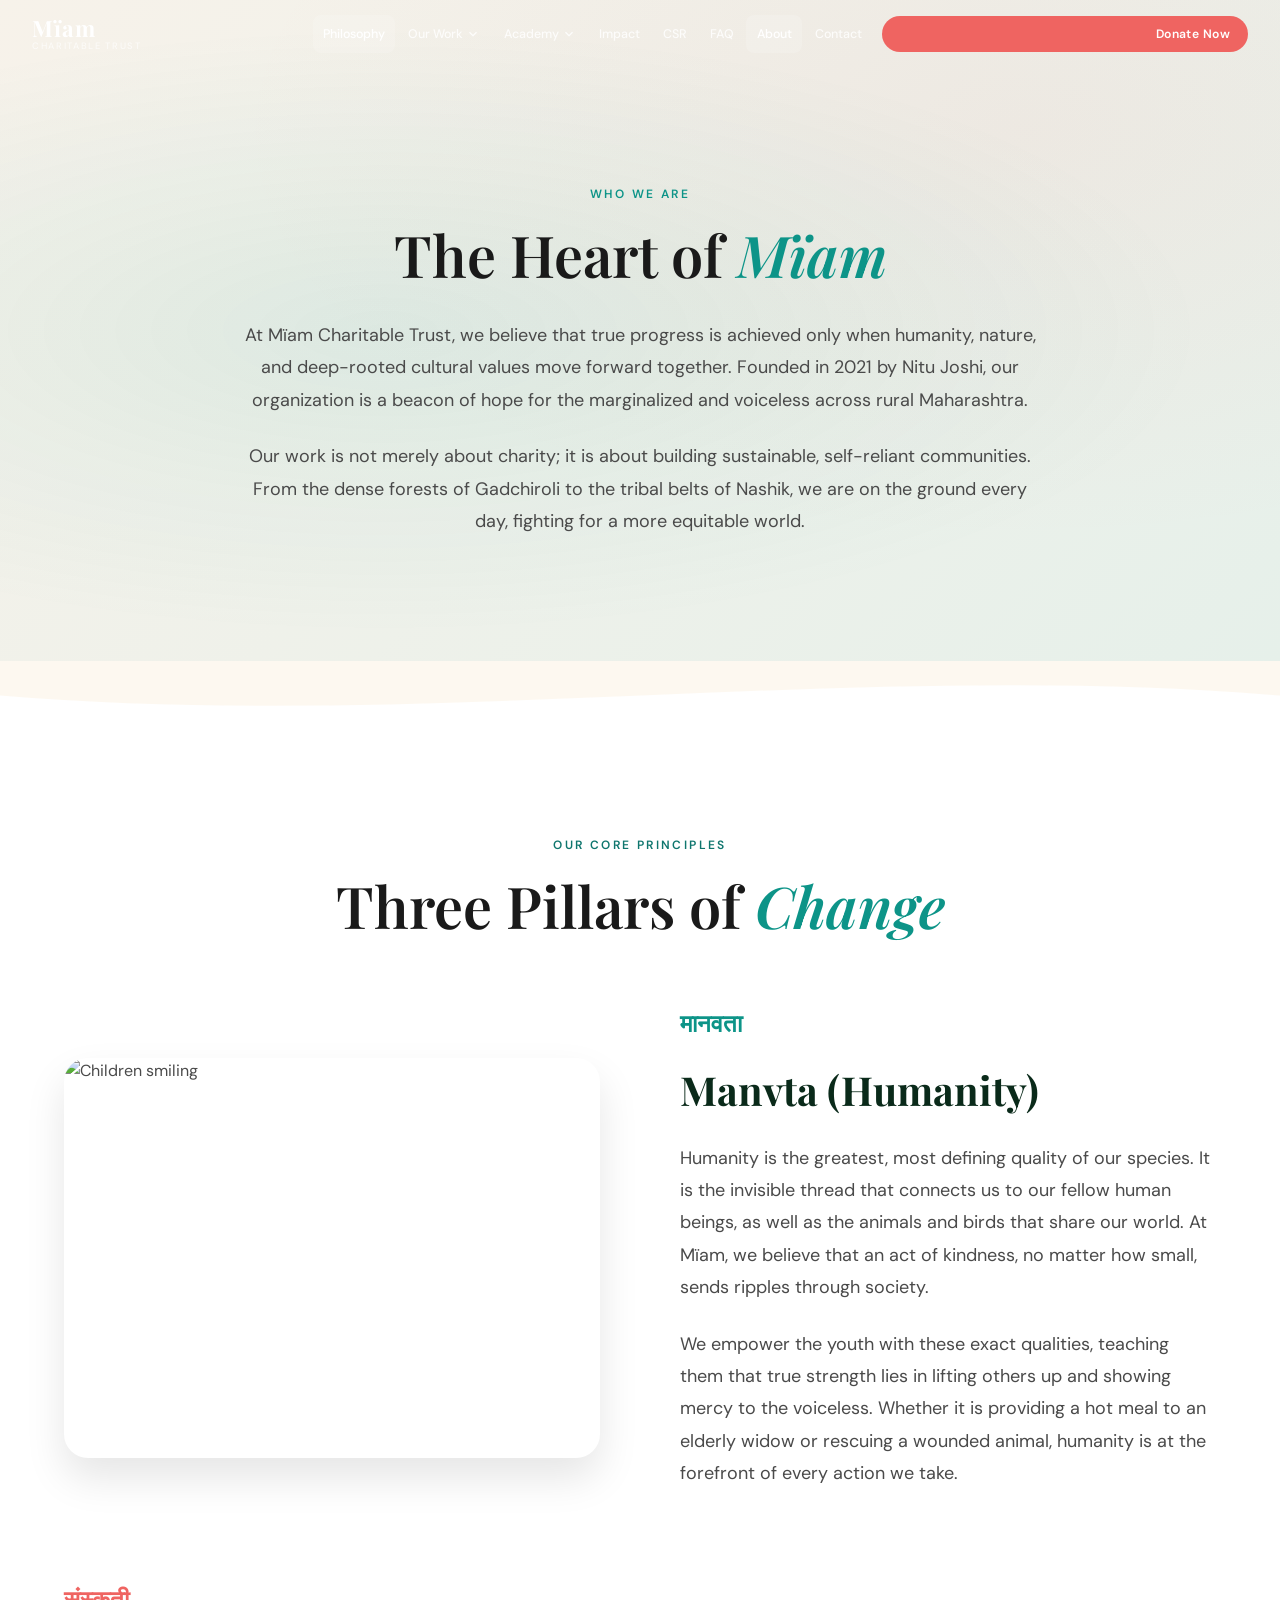
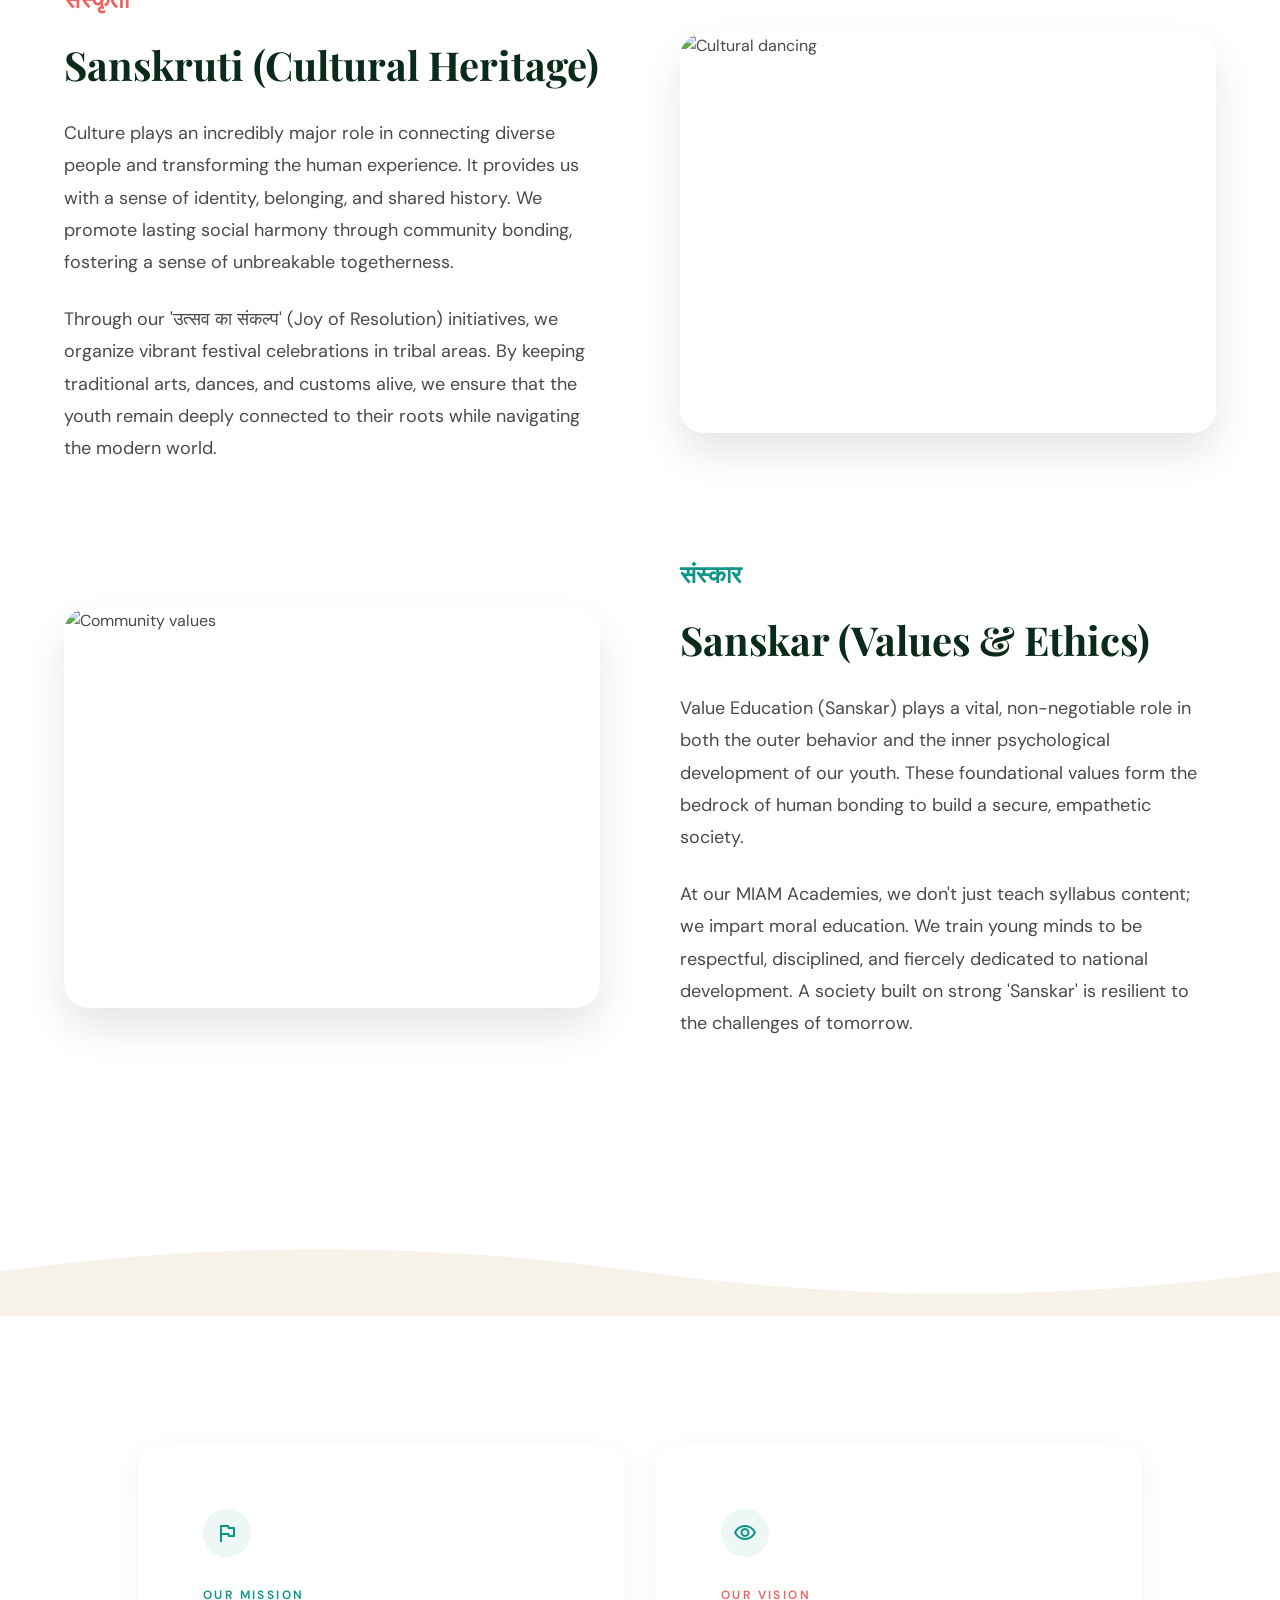
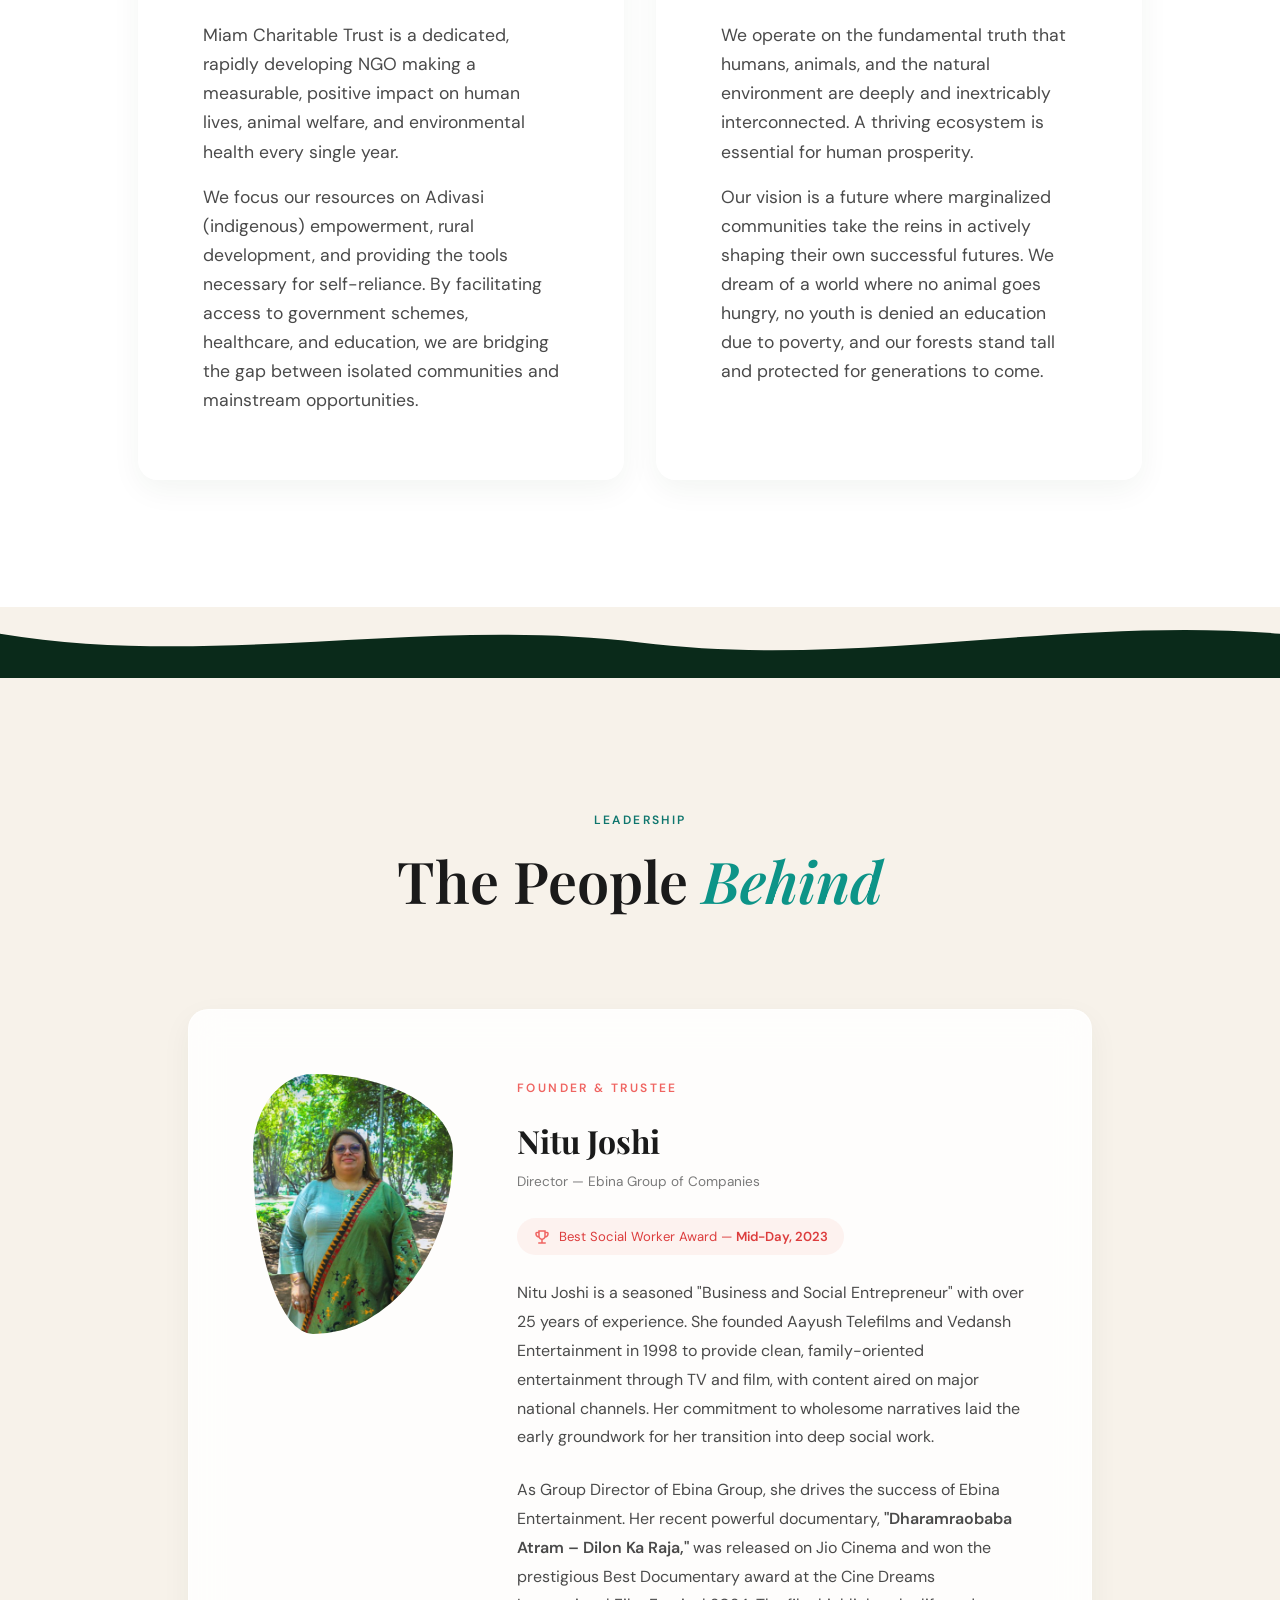
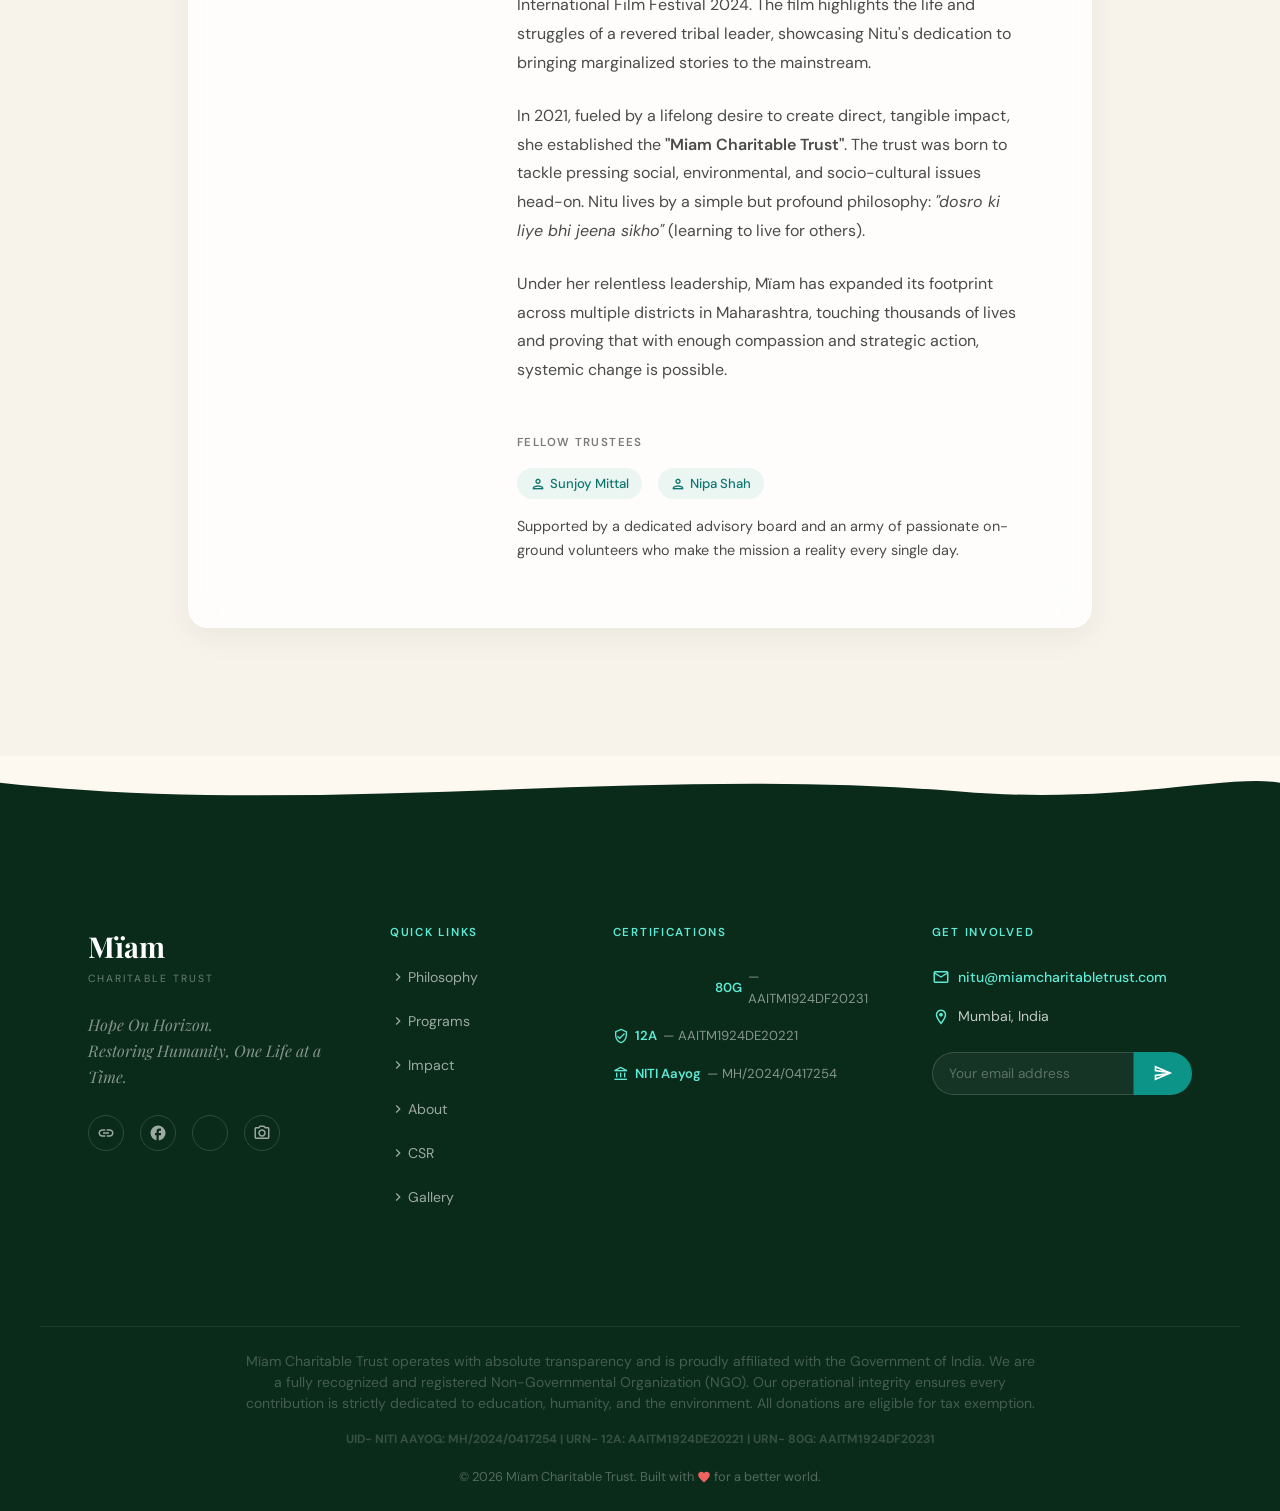
==== commit 9556f17f: "Added FAQ page and updated navigation; enhanced responsive styles for impact grid Co-authored-by: Co" ====
--- a/about.html
+++ b/about.html
@@ -149,6 +149,7 @@
 
         <li><a href="index.html#impact" class="nav__link">Impact</a></li>
         <li><a href="csr.html" class="nav__link">CSR</a></li>
+        <li><a href="faq.html" class="nav__link">FAQ</a></li>
         <li><a href="about.html#founder" class="nav__link">About</a></li>
         <li><a href="contact.html" class="nav__link">Contact</a></li>
         <li><a href="contact.html#donate" class="btn btn--nav">
--- a/styles.css
+++ b/styles.css
@@ -194,6 +194,26 @@
 .scroll-mouse__dot{width:4px;height:8px;background:var(--ink-light);border-radius:4px;animation:scroll-bounce 2s infinite}
 @keyframes scroll-bounce{0%,100%{transform:translateY(0);opacity:1}50%{transform:translateY(10px);opacity:.3}}
 .scroll-label{font-size:.65rem;font-weight:500;letter-spacing:.2em;text-transform:uppercase;color:rgba(255,255,255,.5)}
+
+/* ─── Hero Impact Grid ─── */
+.hero__impact-grid{display:grid;grid-template-columns:repeat(9,1fr);gap:var(--sp-3);margin-top:var(--sp-8);padding:0 var(--sp-2);max-width:100%;width:100%;position:relative;z-index:10}
+
+/* ═══════════════ IMPACT FOCUS AREAS ═══════════════ */
+.impact-focus__item{display:flex;flex-direction:column;align-items:center;gap:var(--sp-2);text-align:center;transition:all var(--t-normal) var(--ease-smooth)}
+
+.impact-focus__icon{width:90px;height:90px;border-radius:50%;display:flex;align-items:center;justify-content:center;font-size:40px;box-shadow:0 4px 16px rgba(0,0,0,.15);transition:all var(--t-normal) var(--ease-smooth)}
+.impact-focus__icon .material-icons-outlined{font-size:40px;display:block}
+
+.impact-focus__icon--red{background:linear-gradient(135deg,#EF6461 0%,#DC3D3D 100%);color:white}
+.impact-focus__icon--green{background:linear-gradient(135deg,#10B981 0%,#059669 100%);color:white}
+.impact-focus__icon--blue{background:linear-gradient(135deg,#3B82F6 0%,#1D4ED8 100%);color:white}
+.impact-focus__icon--amber{background:linear-gradient(135deg,#F59E0B 0%,#D97706 100%);color:white}
+.impact-focus__icon--orange{background:linear-gradient(135deg,#F97316 0%,#EA580C 100%);color:white}
+
+.impact-focus__item:hover .impact-focus__icon{transform:translateY(-6px);box-shadow:0 8px 24px rgba(0,0,0,.2)}
+.impact-focus__item:hover{transform:translateY(-2px)}
+
+.impact-focus__label{font-family:var(--font-body);font-size:.78rem;font-weight:600;color:rgba(255,255,255,.95);line-height:1.3;letter-spacing:.02em;margin:0;text-shadow:0 1px 3px rgba(0,0,0,.2)}
 
 /* ═══════════════ PILLARS ═══════════════ */
 .pillars{padding:var(--sp-10) 0 var(--sp-12);background:var(--bg-ivory)}
--- a/responsive.css
+++ b/responsive.css
@@ -108,8 +108,16 @@
   height: 38px;
 }
 .nav__link:hover { color: #fff; background: rgba(255,255,255,0.12); }
+.nav__link.active {
+  color: #fff;
+  background: rgba(255,255,255,0.16);
+}
 .nav.scrolled .nav__link { color: var(--ink-secondary); }
 .nav.scrolled .nav__link:hover { color: var(--clr-teal); background: var(--clr-teal-bg); }
+.nav.scrolled .nav__link.active {
+  color: var(--clr-teal-deep);
+  background: var(--clr-teal-bg);
+}
 .nav__chevron { font-size: 16px !important; transition: transform 0.2s; }
 .nav__dropdown.is-open .nav__chevron { transform: rotate(180deg); }
 
@@ -215,10 +223,25 @@
 @media (max-width: 1024px) {
   .nav__hamburger { display: flex; }
 
+  .nav-backdrop {
+    position: fixed;
+    inset: 0;
+    background: rgba(0,0,0,0.5);
+    opacity: 0;
+    pointer-events: none;
+    transition: opacity 0.25s ease;
+    z-index: 1004;
+  }
+  .nav-backdrop.open {
+    opacity: 1;
+    pointer-events: auto;
+  }
+
   /* Hide desktop links, show as drawer */
   .nav__links {
     position: fixed !important;
     top: 0; right: 0;
+    inset: 0 0 auto auto !important;
     width: min(340px, 90vw);
     height: 100dvh;
     background: var(--clr-forest-deep);
@@ -239,23 +262,6 @@
   }
   .nav__links.open { transform: translateX(0) !important; }
 
-  /* Overlay backdrop */
-  .nav__links::before {
-    content: '';
-    position: fixed;
-    inset: 0;
-    background: rgba(0,0,0,0.5);
-    z-index: -1;
-    opacity: 0;
-    pointer-events: none;
-    transition: opacity 0.32s;
-  }
-  .nav__links.open::before {
-    opacity: 1;
-    pointer-events: auto;
-    right: min(340px, 90vw);
-  }
-
   /* List items in drawer */
   .nav__links > li {
     width: 100%;
@@ -277,6 +283,10 @@
   .nav__link:hover, .nav.scrolled .nav__link:hover {
     color: #fff !important;
     background: rgba(255,255,255,0.06) !important;
+  }
+  .nav__link.active, .nav.scrolled .nav__link.active {
+    color: #fff !important;
+    background: rgba(255,255,255,0.12) !important;
   }
 
   /* Dropdown trigger arrow */
@@ -336,6 +346,7 @@
 }
 
 @media (min-width: 1025px) {
+  .nav-backdrop { display: none !important; }
   .nav__hamburger { display: none !important; }
   .nav__links {
     transform: none !important;
@@ -350,7 +361,6 @@
     border: none !important;
     display: flex !important;
   }
-  .nav__links::before { display: none !important; }
 }
 
 /* ════════════════════════════════════════
@@ -540,6 +550,7 @@
 .form-input:focus { outline: none; border-color: var(--clr-teal); box-shadow: 0 0 0 3px rgba(13,148,136,.1); }
 .form-input::placeholder { color: var(--ink-tertiary); }
 textarea.form-input { resize: vertical; min-height: 120px; }
+.contact-form button[disabled] { opacity: .8; cursor: not-allowed; }
 .donation-section { background: var(--clr-forest-deep); color: var(--ink-light); padding: 5rem 5%; text-align: center; }
 .donation-section h2 { font-family: var(--font-display); font-size: clamp(2rem,5vw,3rem); margin-bottom: 1.5rem; color: var(--ink-light); }
 .donation-bank-details { background: rgba(255,255,255,.07); border: 1px solid rgba(255,255,255,.14); border-radius: var(--r-soft); padding: 2.5rem; max-width: 800px; margin: 0 auto; text-align: left; }
@@ -597,3 +608,25 @@
   .programs__inner, .impact__inner { padding: 0 1.25rem !important; }
 }
 
+/* ─── Hero Impact Grid Responsive ─── */
+@media (max-width: 1024px) {
+  .hero__impact-grid { grid-template-columns: repeat(6, 1fr); gap: 1.25rem; }
+  .impact-focus__icon { width: 80px; height: 80px; font-size: 32px; }
+  .impact-focus__icon .material-icons-outlined { font-size: 32px; }
+  .impact-focus__label { font-size: 0.7rem; }
+}
+
+@media (max-width: 768px) {
+  .hero__impact-grid { grid-template-columns: repeat(4, 1fr); gap: 1rem; margin-top: 2rem; }
+  .impact-focus__icon { width: 70px; height: 70px; font-size: 28px; }
+  .impact-focus__icon .material-icons-outlined { font-size: 28px; }
+  .impact-focus__label { font-size: 0.65rem; }
+}
+
+@media (max-width: 480px) {
+  .hero__impact-grid { grid-template-columns: repeat(3, 1fr); gap: 0.75rem; margin-top: 1.5rem; }
+  .impact-focus__icon { width: 60px; height: 60px; font-size: 24px; }
+  .impact-focus__icon .material-icons-outlined { font-size: 24px; }
+  .impact-focus__label { font-size: 0.6rem; }
+}
+
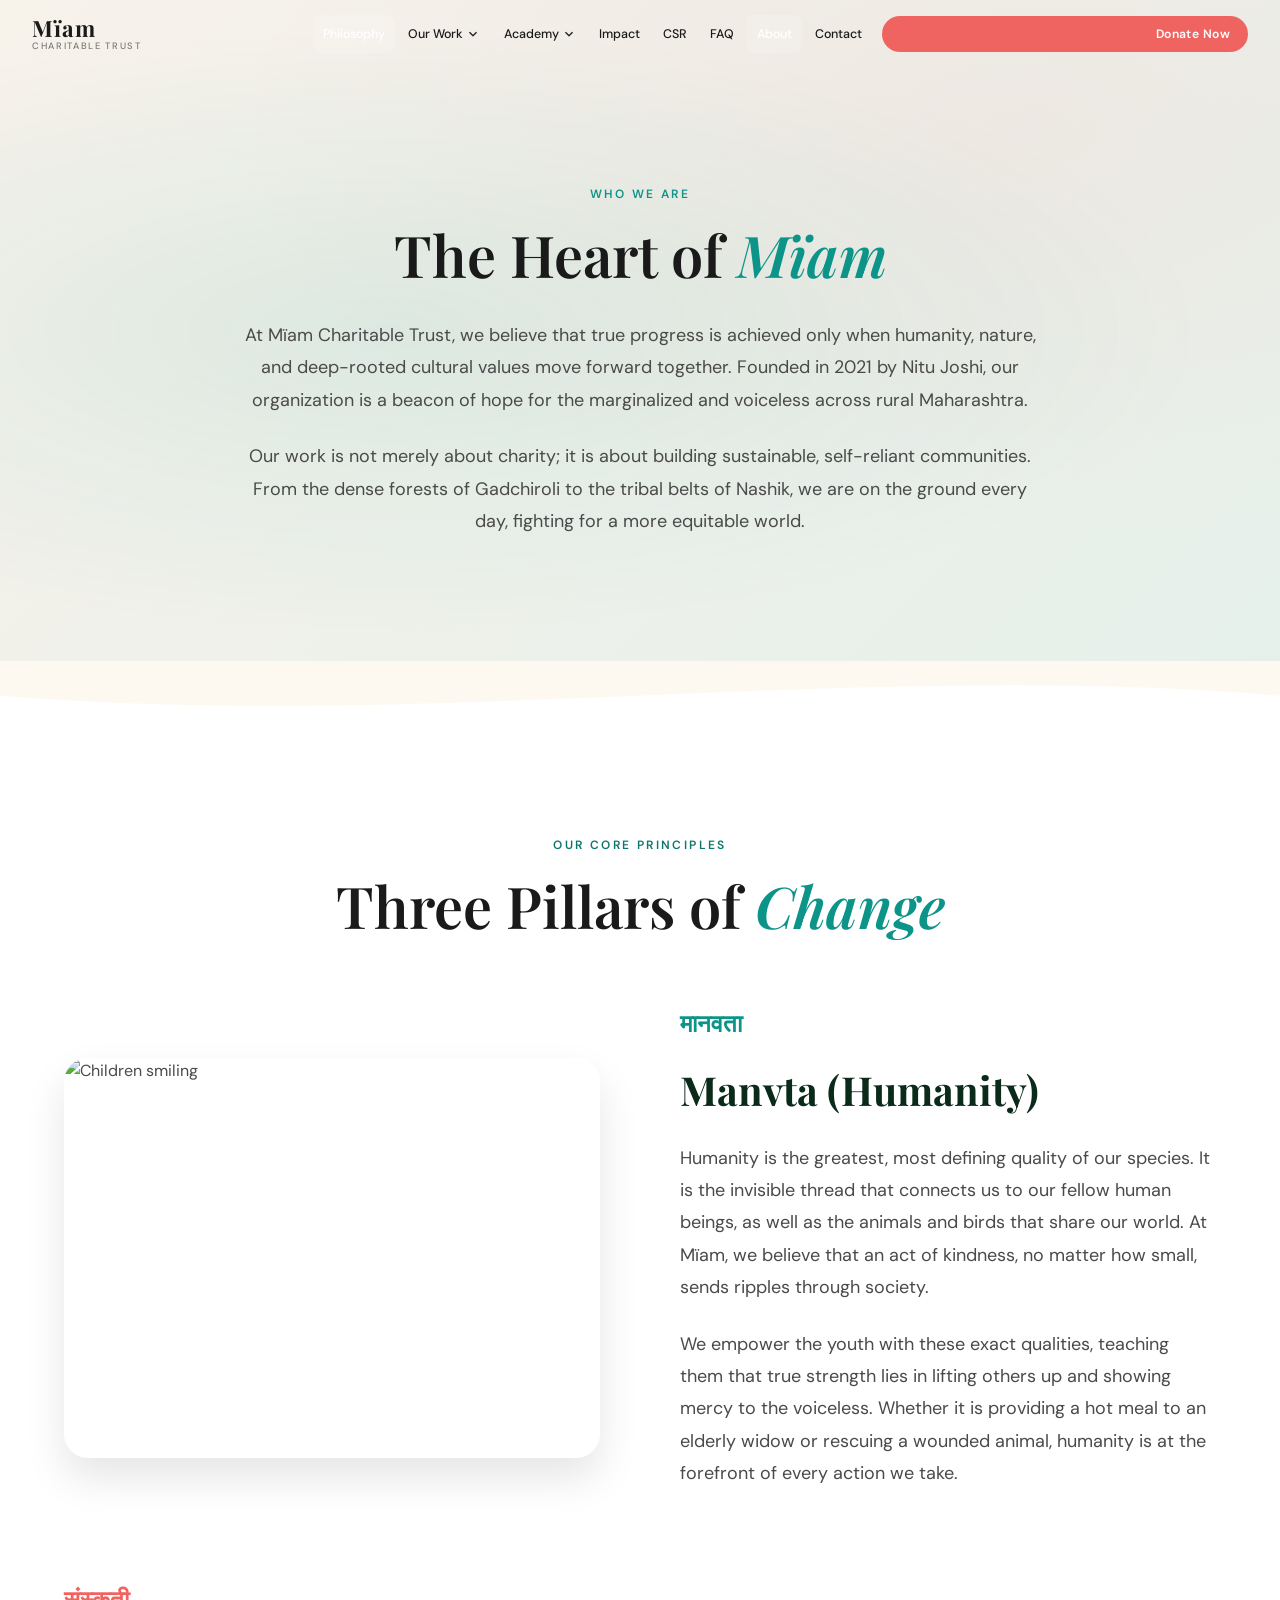
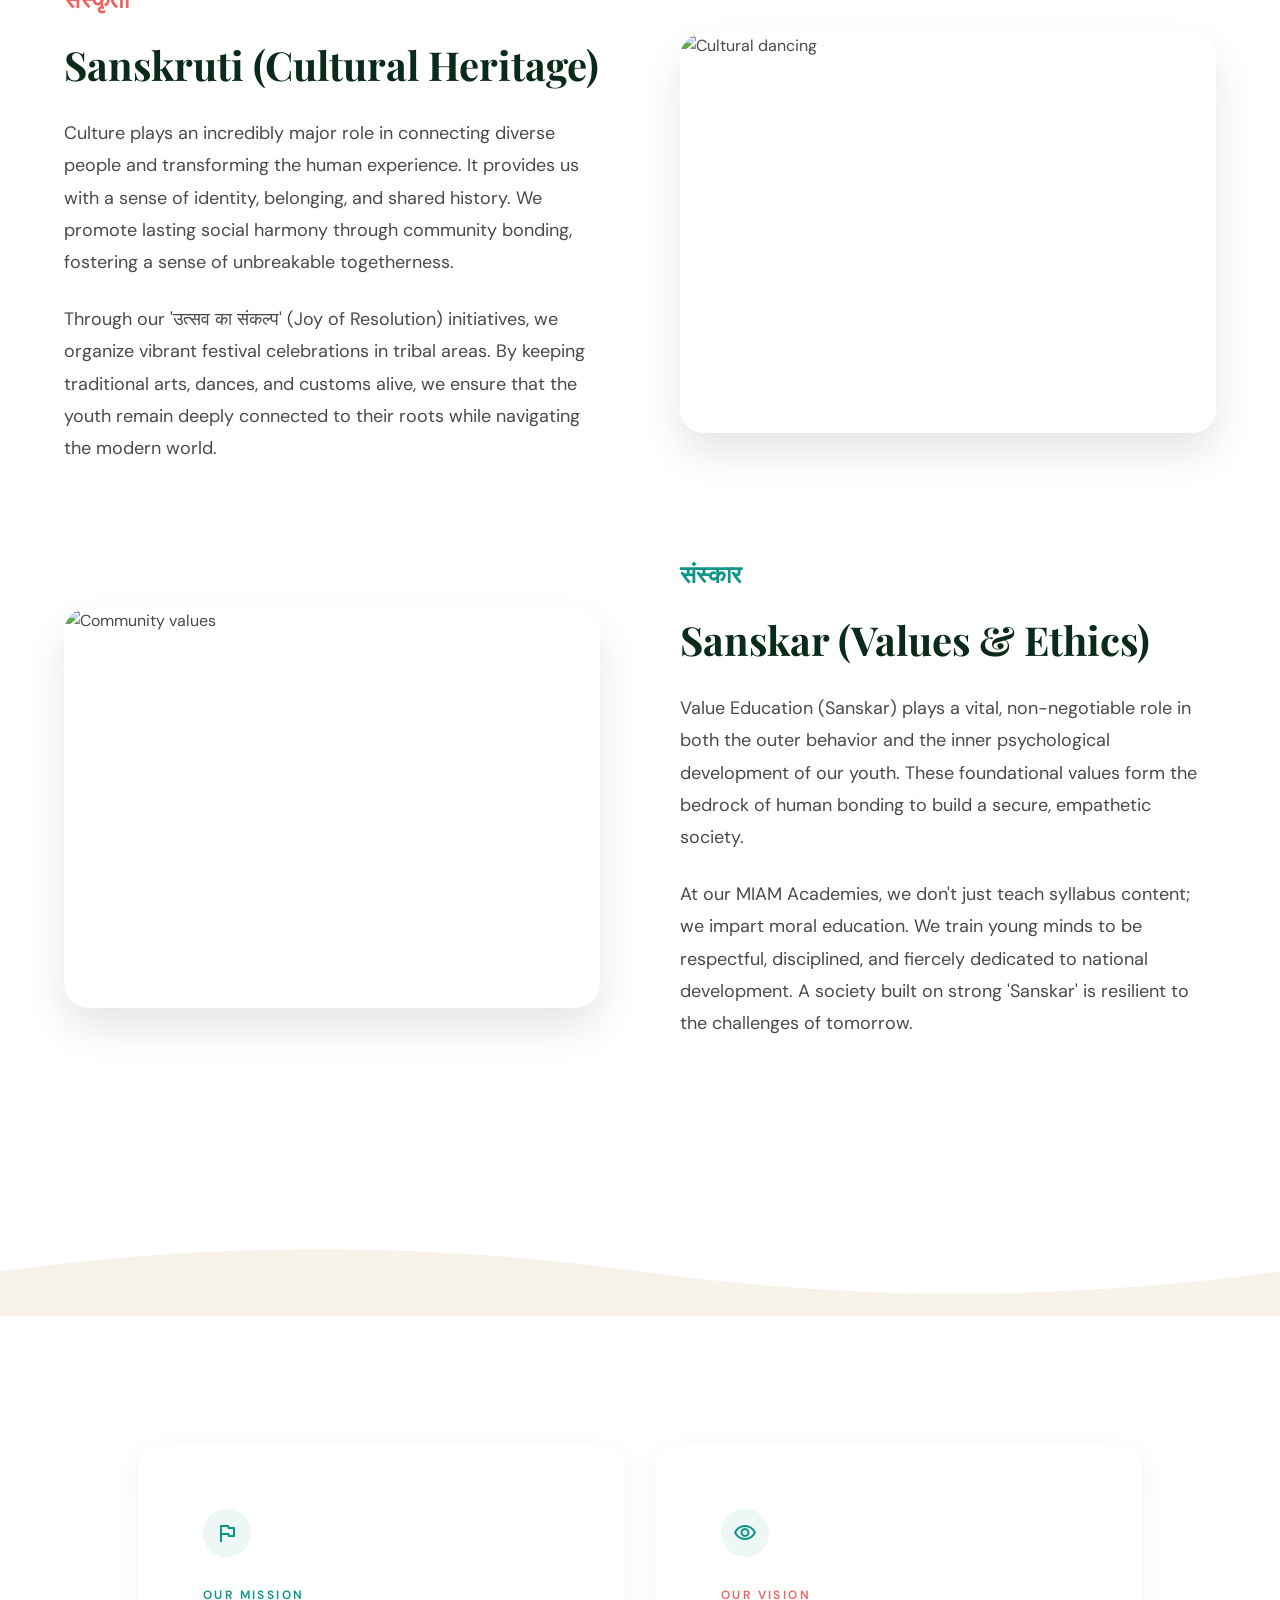
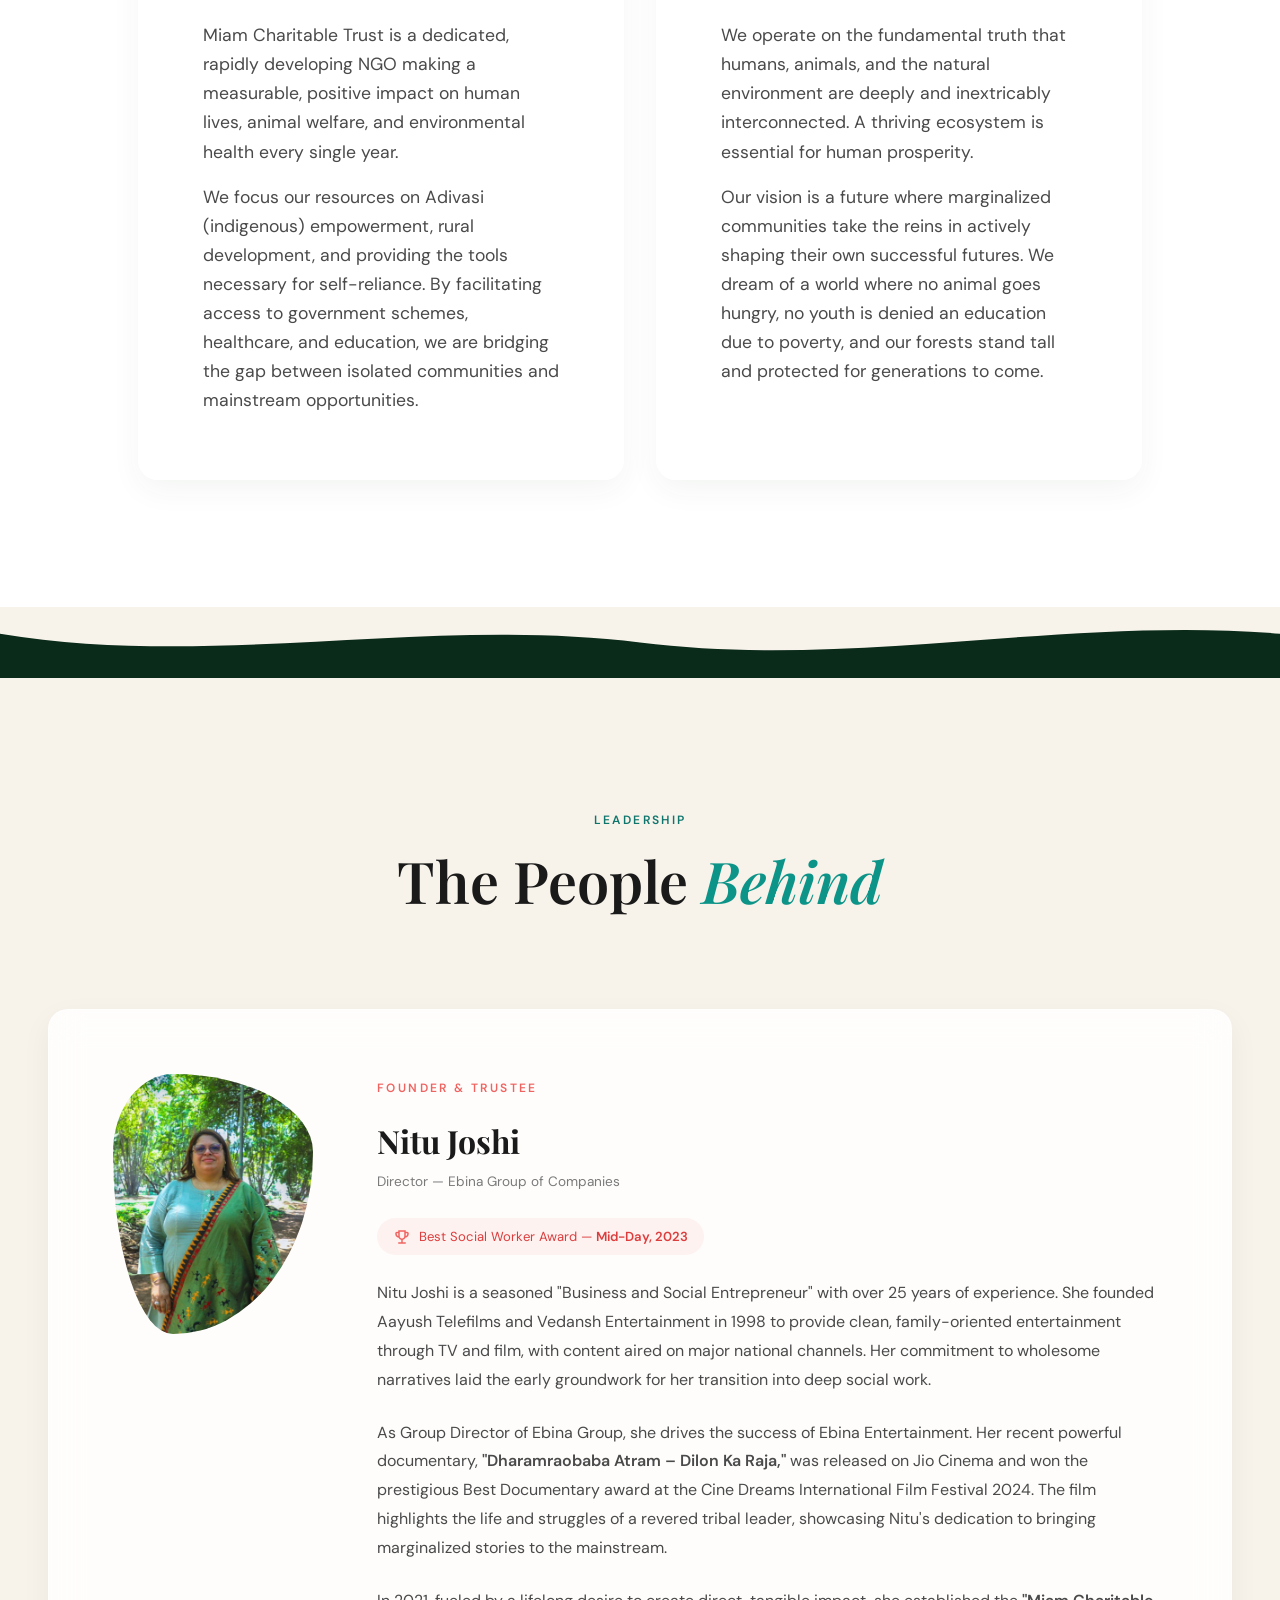
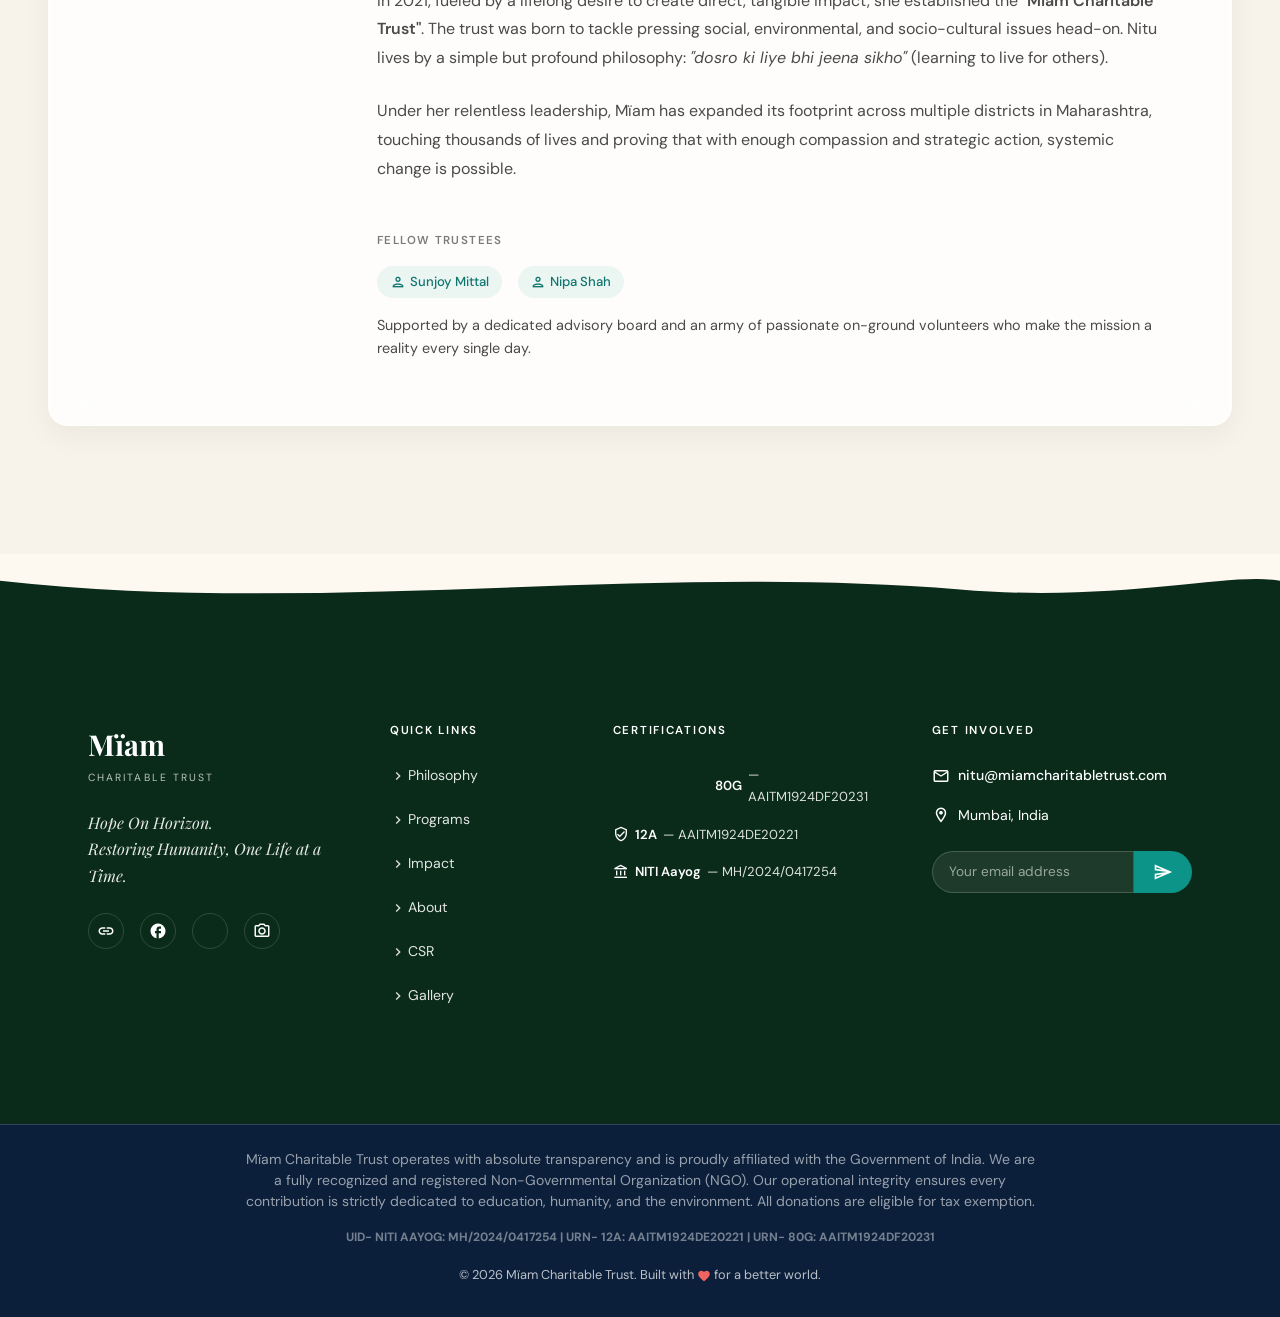
==== commit 7d662c67: "Update layout and styles for improved responsiveness; add QR code for donations Co-authored-by: Copi" ====
--- a/about.html
+++ b/about.html
@@ -266,7 +266,7 @@
         <h2 class="section-heading">The People <em>Behind</em></h2>
       </div>
 
-      <div class="founder__card glass-warm reveal" style="max-width: 1000px; margin: 0 auto;">
+      <div class="founder__card glass-warm reveal" style="max-width: 1400px; margin: 0 auto;">
         <div class="founder__avatar">
           <img src="Nitu Joshi Image.png" alt="Founder Nitu Joshi" class="founder__img" loading="lazy">
         </div>
--- a/styles.css
+++ b/styles.css
@@ -144,14 +144,14 @@
 .nav.scrolled{background:var(--glass-bg);backdrop-filter:blur(20px);-webkit-backdrop-filter:blur(20px);padding:var(--sp-2) 0;box-shadow:var(--shadow-soft);border-bottom:1px solid rgba(13,148,136,.08)}
 .nav__container{max-width:1400px;margin:0 auto;padding:0 var(--sp-5);display:flex;align-items:center}
 .nav__logo{display:flex;flex-direction:column;line-height:1;text-decoration:none}
-.nav__logo-name{font-family:var(--font-display);font-size:1.5rem;font-weight:700;color:var(--ink-light);letter-spacing:.04em;transition:color var(--t-fast)}
-.nav__logo-sub{font-size:.6rem;font-weight:500;letter-spacing:.2em;text-transform:uppercase;color:var(--ink-light-muted);margin-top:2px;transition:color var(--t-fast)}
-.nav.scrolled .nav__logo-name{color:var(--clr-forest)}
+.nav__logo-name{font-family:var(--font-display);font-size:1.5rem;font-weight:700;color:var(--ink-primary);letter-spacing:.04em;transition:color var(--t-fast)}
+.nav__logo-sub{font-size:.6rem;font-weight:500;letter-spacing:.2em;text-transform:uppercase;color:var(--ink-tertiary);margin-top:2px;transition:color var(--t-fast)}
+.nav.scrolled .nav__logo-name{color:var(--ink-primary)}
 .nav.scrolled .nav__logo-sub{color:var(--ink-tertiary)}
 
 .nav__links{display:flex;align-items:center;gap:var(--sp-3);margin-left:auto}
-.nav__link{font-size:.82rem;font-weight:500;color:var(--ink-light-muted);transition:color var(--t-fast);cursor:pointer;background:none;border:none;font-family:inherit;display:inline-flex;align-items:center;gap:2px}
-.nav__link:hover{color:var(--ink-light)}
+.nav__link{font-size:.82rem;font-weight:500;color:var(--ink-primary);transition:color var(--t-fast);cursor:pointer;background:none;border:none;font-family:inherit;display:inline-flex;align-items:center;gap:2px}
+.nav__link:hover{color:var(--clr-teal)}
 .nav.scrolled .nav__link{color:var(--ink-secondary)}
 .nav.scrolled .nav__link:hover{color:var(--clr-teal)}
 .nav__chevron{font-size:18px!important;transition:transform var(--t-fast)}
@@ -169,8 +169,15 @@
 
 /* Hamburger */
 .nav__hamburger{display:none;flex-direction:column;gap:5px;background:none;border:none;cursor:pointer;padding:var(--sp-1);margin-left:auto}
-.nav__hamburger span{display:block;width:26px;height:2px;background:var(--ink-light);border-radius:2px;transition:all var(--t-fast)}
+.nav__hamburger span{display:block;width:26px;height:2px;background:var(--ink-primary);border-radius:2px;transition:all var(--t-fast)}
 .nav.scrolled .nav__hamburger span{background:var(--ink-primary)}
+
+/* Index page: keep white header text over hero */
+.page-index .nav__logo-name{color:var(--ink-light)}
+.page-index .nav__logo-sub{color:var(--ink-light-muted)}
+.page-index .nav__link{color:var(--ink-light-muted)}
+.page-index .nav__link:hover{color:var(--ink-light)}
+.page-index .nav__hamburger span{background:var(--ink-light)}
 .nav__hamburger.active span:nth-child(1){transform:rotate(45deg) translateY(5px)}
 .nav__hamburger.active span:nth-child(2){opacity:0}
 .nav__hamburger.active span:nth-child(3){transform:rotate(-45deg) translateY(-5px)}
@@ -196,7 +203,7 @@
 .scroll-label{font-size:.65rem;font-weight:500;letter-spacing:.2em;text-transform:uppercase;color:rgba(255,255,255,.5)}
 
 /* ─── Hero Impact Grid ─── */
-.hero__impact-grid{display:grid;grid-template-columns:repeat(9,1fr);gap:var(--sp-3);margin-top:var(--sp-8);padding:0 var(--sp-2);max-width:100%;width:100%;position:relative;z-index:10}
+.hero__impact-grid{display:grid;grid-template-columns:repeat(9,1fr);gap:var(--sp-3);margin-top:var(--sp-3);padding:0 var(--sp-2);max-width:100%;width:100%;position:relative;z-index:10}
 
 /* ═══════════════ IMPACT FOCUS AREAS ═══════════════ */
 .impact-focus__item{display:flex;flex-direction:column;align-items:center;gap:var(--sp-2);text-align:center;transition:all var(--t-normal) var(--ease-smooth)}
@@ -369,7 +376,7 @@
 
 /* ═══════════════ FOUNDER ═══════════════ */
 .founder{padding:var(--sp-10) 0;background:var(--bg-ivory)}
-.founder__inner{max-width:1000px;margin:0 auto;padding:0 var(--sp-5)}
+.founder__inner{max-width:1400px;margin:0 auto;padding:0 var(--sp-5)}
 .founder__header{text-align:center;margin-bottom:var(--sp-8)}
 .founder__card{display:flex;gap:var(--sp-6);border-radius:var(--r-soft);padding:var(--sp-6);align-items:flex-start}
 .founder__avatar{flex-shrink:0;width:200px;height:240px;overflow:hidden;border-radius:var(--r-organic-1)}
@@ -422,35 +429,35 @@
 .footer{position:relative}
 .footer__wave{line-height:0;overflow:hidden}
 .footer__wave svg{display:block;width:100%}
-.footer__body{background:var(--clr-forest-deep);color:var(--ink-light-muted);padding-top:var(--sp-8)}
+.footer__body{background:var(--clr-forest-deep);color:var(--ink-light);padding-top:var(--sp-8)}
 .footer__inner{max-width:1200px;margin:0 auto;padding:0 var(--sp-5) var(--sp-8);display:grid;grid-template-columns:1.5fr 1fr 1fr 1.5fr;gap:var(--sp-6)}
 .footer__logo-name{font-family:var(--font-display);font-size:1.8rem;font-weight:700;color:var(--ink-light);display:block}
-.footer__logo-sub{font-size:.65rem;letter-spacing:.2em;text-transform:uppercase;color:rgba(255,255,255,.4);display:block;margin-bottom:var(--sp-3)}
-.footer__tagline{font-family:var(--font-display);font-style:italic;color:rgba(255,255,255,.5);font-size:1rem;margin-bottom:var(--sp-3)}
+.footer__logo-sub{font-size:.65rem;letter-spacing:.2em;text-transform:uppercase;color:rgba(255,255,255,.72);display:block;margin-bottom:var(--sp-3)}
+.footer__tagline{font-family:var(--font-display);font-style:italic;color:rgba(255,255,255,.9);font-size:1rem;margin-bottom:var(--sp-3)}
 .footer__social{display:flex;gap:var(--sp-2)}
 .footer__social a{width:36px;height:36px;border-radius:50%;border:1px solid rgba(255,255,255,.15);display:flex;align-items:center;justify-content:center;transition:all var(--t-fast)}
 .footer__social a:hover{border-color:var(--clr-teal);background:rgba(13,148,136,.15)}
-.footer__social .material-icons-outlined{font-size:18px;color:rgba(255,255,255,.6)}
-.footer__col-title{font-size:.72rem;font-weight:600;letter-spacing:.15em;text-transform:uppercase;color:var(--clr-teal-muted);margin-bottom:var(--sp-3)}
+.footer__social .material-icons-outlined{font-size:18px;color:var(--ink-light)}
+.footer__col-title{font-size:.72rem;font-weight:600;letter-spacing:.15em;text-transform:uppercase;color:var(--ink-light);margin-bottom:var(--sp-3)}
 .footer__links li{margin-bottom:var(--sp-2)}
-.footer__links a{font-size:.88rem;color:rgba(255,255,255,.6);transition:color var(--t-fast);display:inline-flex;align-items:center;gap:2px}
-.footer__links a:hover{color:var(--ink-light)}
+.footer__links a{font-size:.88rem;color:rgba(255,255,255,.88);transition:color var(--t-fast);display:inline-flex;align-items:center;gap:2px}
+.footer__links a:hover{color:#fff}
 .footer__links .material-icons-outlined{font-size:16px}
-.footer-cert{font-size:.82rem;color:rgba(255,255,255,.5);margin-bottom:var(--sp-2);display:flex;align-items:center;gap:6px}
-.footer-cert .material-icons-outlined{font-size:16px;color:var(--clr-teal-muted)}
-.footer-cert strong{color:var(--clr-teal-muted)}
+.footer-cert{font-size:.82rem;color:rgba(255,255,255,.86);margin-bottom:var(--sp-2);display:flex;align-items:center;gap:6px}
+.footer-cert .material-icons-outlined{font-size:16px;color:#fff}
+.footer-cert strong{color:#fff}
 .footer__contact-detail{display:flex;align-items:center;gap:8px;margin-bottom:var(--sp-2);font-size:.88rem}
-.footer__contact-detail .material-icons-outlined{font-size:18px;color:var(--clr-teal-muted)}
-.footer__contact-detail a{color:var(--clr-teal-muted);font-weight:500}
+.footer__contact-detail .material-icons-outlined{font-size:18px;color:#fff}
+.footer__contact-detail a{color:#fff;font-weight:500}
 .footer__contact-detail a:hover{text-decoration:underline}
 .footer__newsletter{display:flex;gap:0;margin-top:var(--sp-3)}
-.footer__newsletter-input{flex:1;padding:.7rem 1rem;border:1px solid rgba(255,255,255,.15);background:rgba(255,255,255,.05);color:var(--ink-light);font-family:var(--font-body);font-size:.85rem;border-radius:var(--r-pill) 0 0 var(--r-pill);outline:none;transition:border-color var(--t-fast)}
-.footer__newsletter-input::placeholder{color:rgba(255,255,255,.3)}
+.footer__newsletter-input{flex:1;padding:.7rem 1rem;border:1px solid rgba(255,255,255,.18);background:rgba(255,255,255,.08);color:var(--ink-light);font-family:var(--font-body);font-size:.85rem;border-radius:var(--r-pill) 0 0 var(--r-pill);outline:none;transition:border-color var(--t-fast)}
+.footer__newsletter-input::placeholder{color:rgba(255,255,255,.55)}
 .footer__newsletter-input:focus{border-color:var(--clr-teal)}
 .footer__newsletter-btn{padding:.7rem 1.2rem;background:var(--clr-teal);color:var(--ink-light);border:none;border-radius:0 var(--r-pill) var(--r-pill) 0;cursor:pointer;transition:background var(--t-fast);display:flex;align-items:center}
 .footer__newsletter-btn:hover{background:var(--clr-teal-deep)}
 .footer__newsletter-btn .material-icons-outlined{font-size:20px}
-.footer__bottom{border-top:1px solid rgba(255,255,255,.08);padding:var(--sp-3) var(--sp-5);max-width:1200px;margin:0 auto;display:flex;justify-content:space-between;font-size:.8rem;color:rgba(255,255,255,.3)}
+.footer__bottom{background:#0b1f3a;border-top:1px solid rgba(255,255,255,.16);padding:var(--sp-3) var(--sp-5) var(--sp-4);max-width:none;width:100%;margin:0;display:flex;flex-direction:column;align-items:center;justify-content:center;gap:var(--sp-2);font-size:.8rem;color:rgba(255,255,255,.72);text-align:center}
 
 /* ═══════════════ RESPONSIVE ═══════════════ */
 @media(max-width:1024px){
--- a/responsive.css
+++ b/responsive.css
@@ -64,7 +64,7 @@
   font-family: var(--font-display);
   font-size: 1.4rem;
   font-weight: 700;
-  color: #fff;
+  color: var(--ink-primary);
   letter-spacing: .04em;
   transition: color 0.25s;
 }
@@ -73,11 +73,11 @@
   font-weight: 500;
   letter-spacing: .18em;
   text-transform: uppercase;
-  color: rgba(255,255,255,0.65);
+  color: var(--ink-tertiary);
   margin-top: 2px;
   transition: color 0.25s;
 }
-.nav.scrolled .nav__logo-name { color: var(--clr-forest-deep); }
+.nav.scrolled .nav__logo-name { color: var(--ink-primary); }
 .nav.scrolled .nav__logo-sub  { color: var(--ink-tertiary); }
 
 /* ── DESKTOP NAV LINKS ── */
@@ -96,7 +96,7 @@
   gap: 2px;
   font-size: .78rem;
   font-weight: 500;
-  color: rgba(255,255,255,0.82);
+  color: var(--ink-primary);
   padding: 0.45rem 0.65rem;
   border-radius: 8px;
   white-space: nowrap;
@@ -107,7 +107,7 @@
   transition: color 0.2s, background 0.2s;
   height: 38px;
 }
-.nav__link:hover { color: #fff; background: rgba(255,255,255,0.12); }
+.nav__link:hover { color: var(--clr-teal); background: var(--clr-teal-bg); }
 .nav__link.active {
   color: #fff;
   background: rgba(255,255,255,0.16);
@@ -207,12 +207,19 @@
   display: block;
   width: 22px;
   height: 2px;
-  background: #fff;
+  background: var(--ink-primary);
   border-radius: 2px;
   transition: all 0.25s;
   transform-origin: center;
 }
 .nav.scrolled .nav__hamburger span { background: var(--ink-primary); }
+
+/* Index page: keep white header text over hero */
+.page-index .nav__logo-name { color: #fff; }
+.page-index .nav__logo-sub  { color: rgba(255,255,255,0.65); }
+.page-index .nav__link       { color: rgba(255,255,255,0.82); }
+.page-index .nav__link:hover { color: #fff; background: rgba(255,255,255,0.12); }
+.page-index .nav__hamburger span { background: #fff; }
 .nav__hamburger.active span:nth-child(1) { transform: rotate(45deg) translate(5px, 5px); }
 .nav__hamburger.active span:nth-child(2) { opacity: 0; transform: scaleX(0); }
 .nav__hamburger.active span:nth-child(3) { transform: rotate(-45deg) translate(5px, -5px); }
@@ -399,7 +406,7 @@
   width: 100%;
   max-width: 1400px;
   margin: 0 auto;
-  padding: 10rem 3rem 6rem;
+  padding: 5.5rem 3rem 6rem;
 }
 @media (max-width: 768px) {
   .hero__content { padding: 7rem 1.5rem 4rem; }
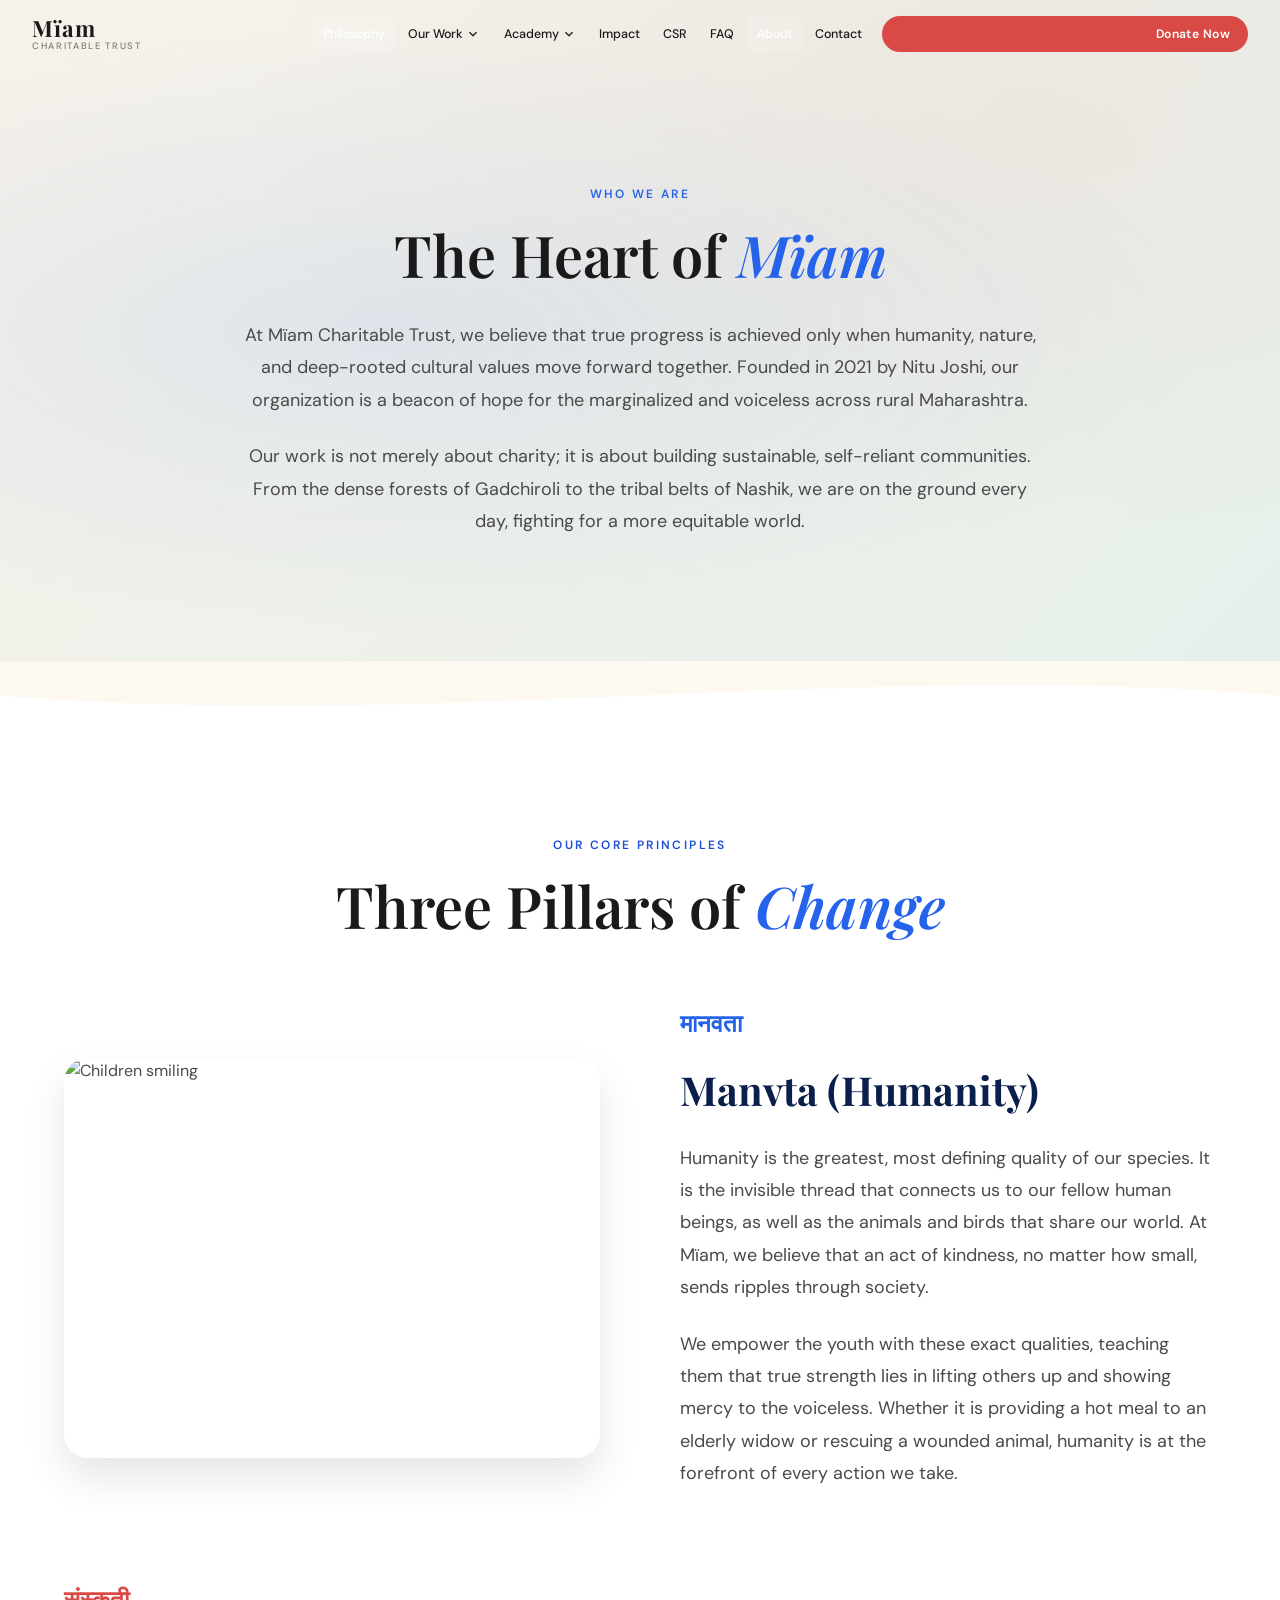
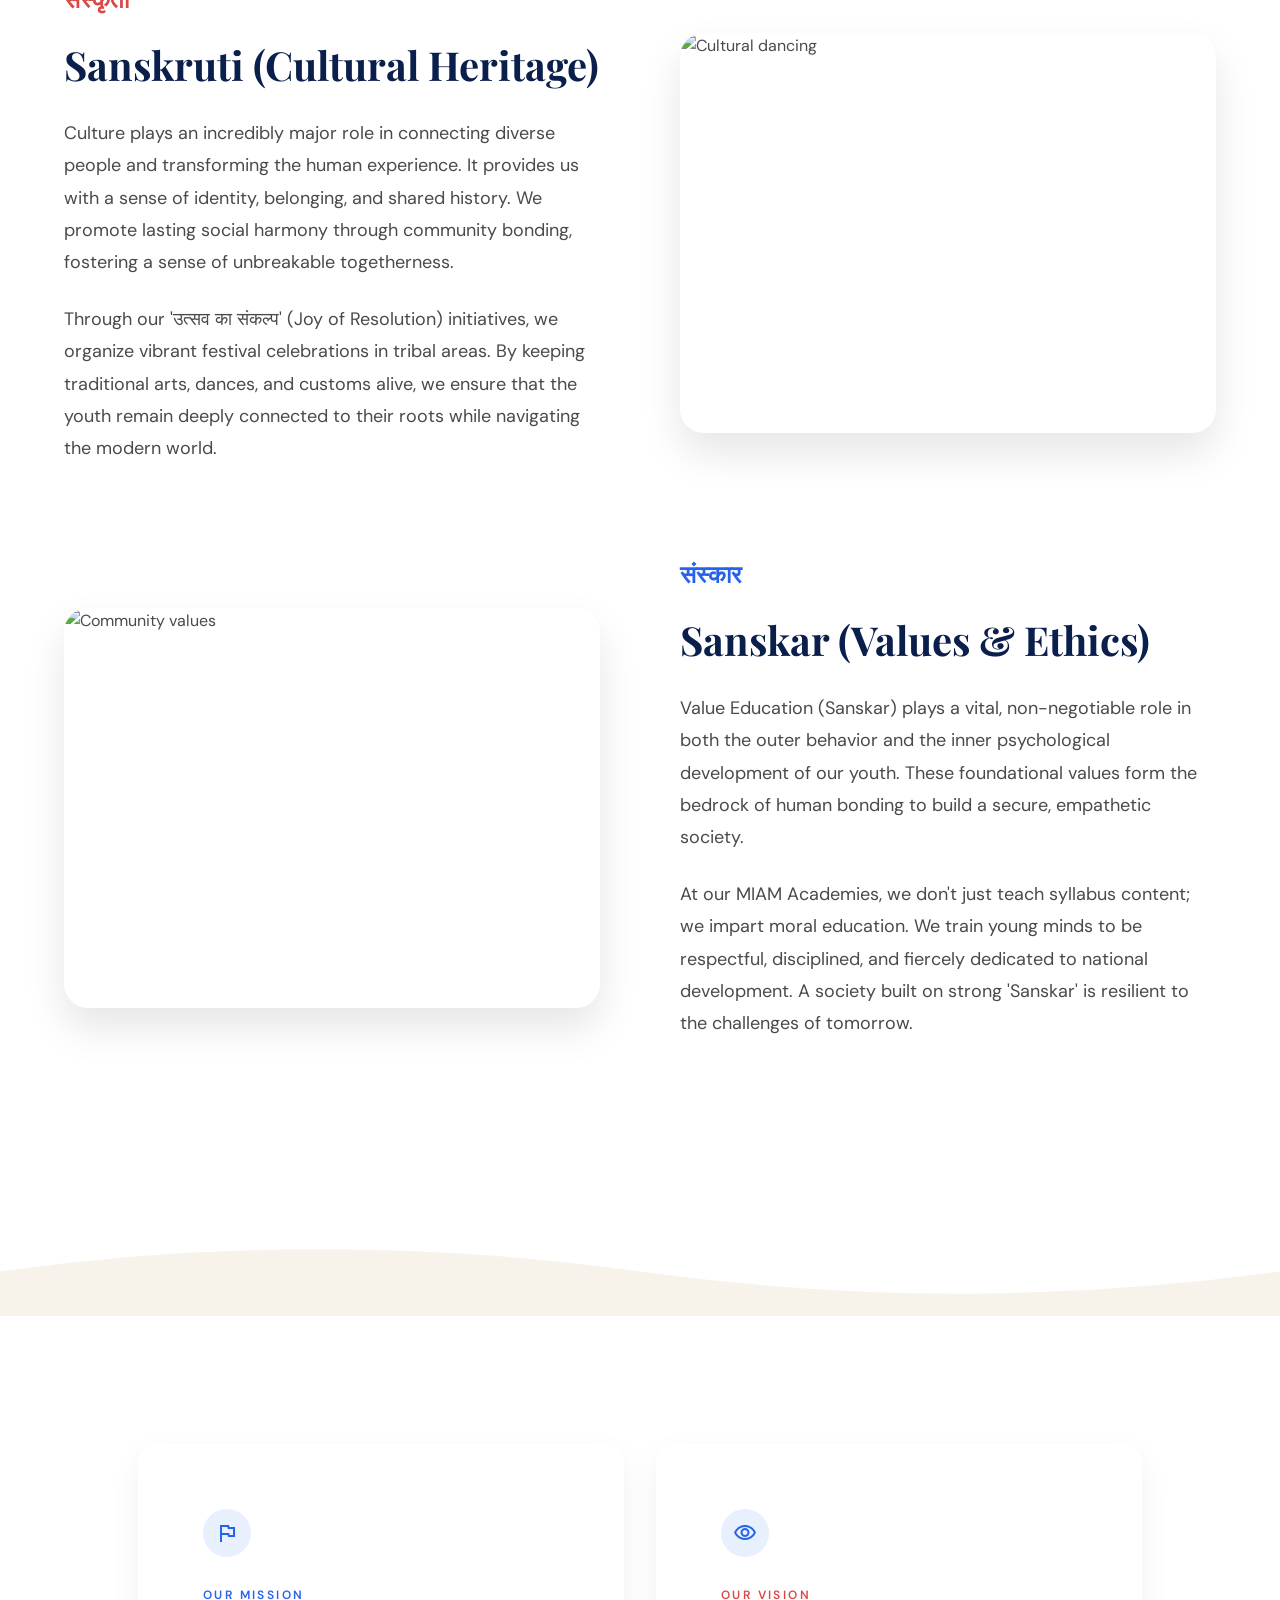
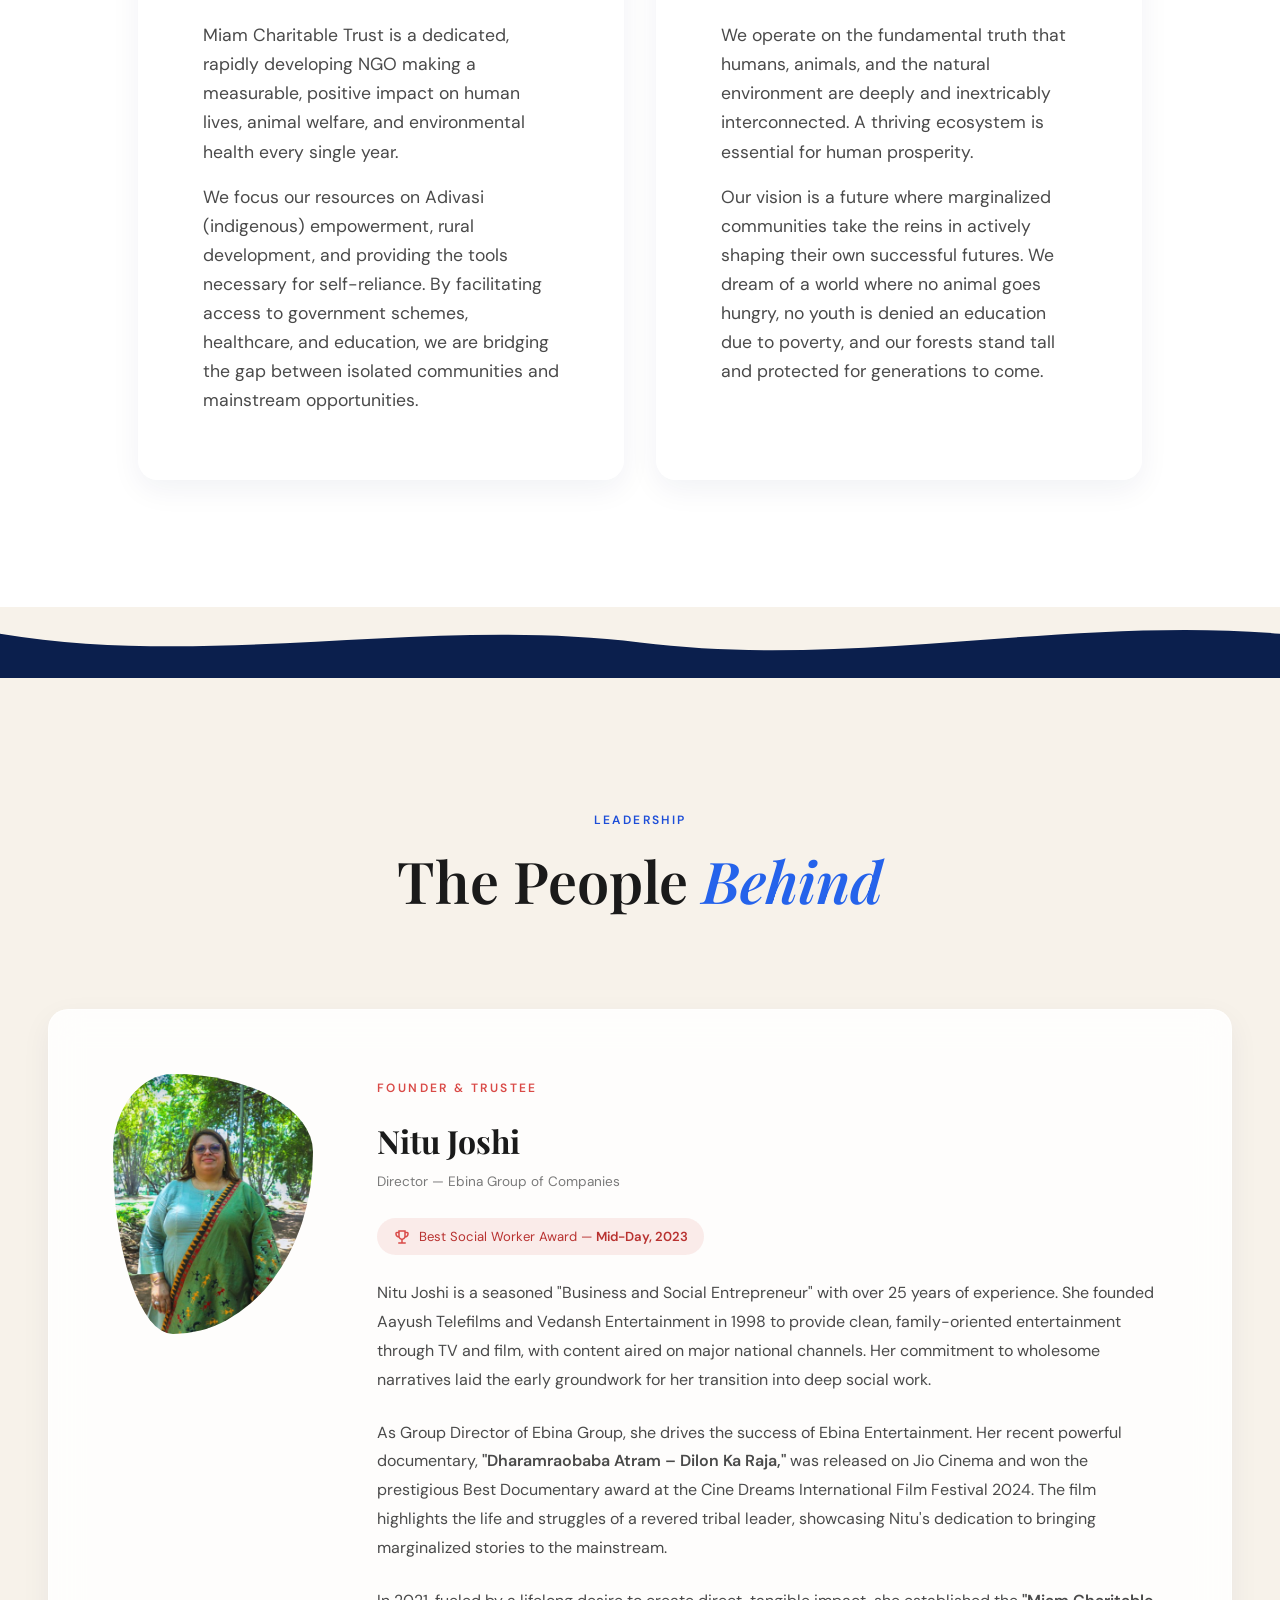
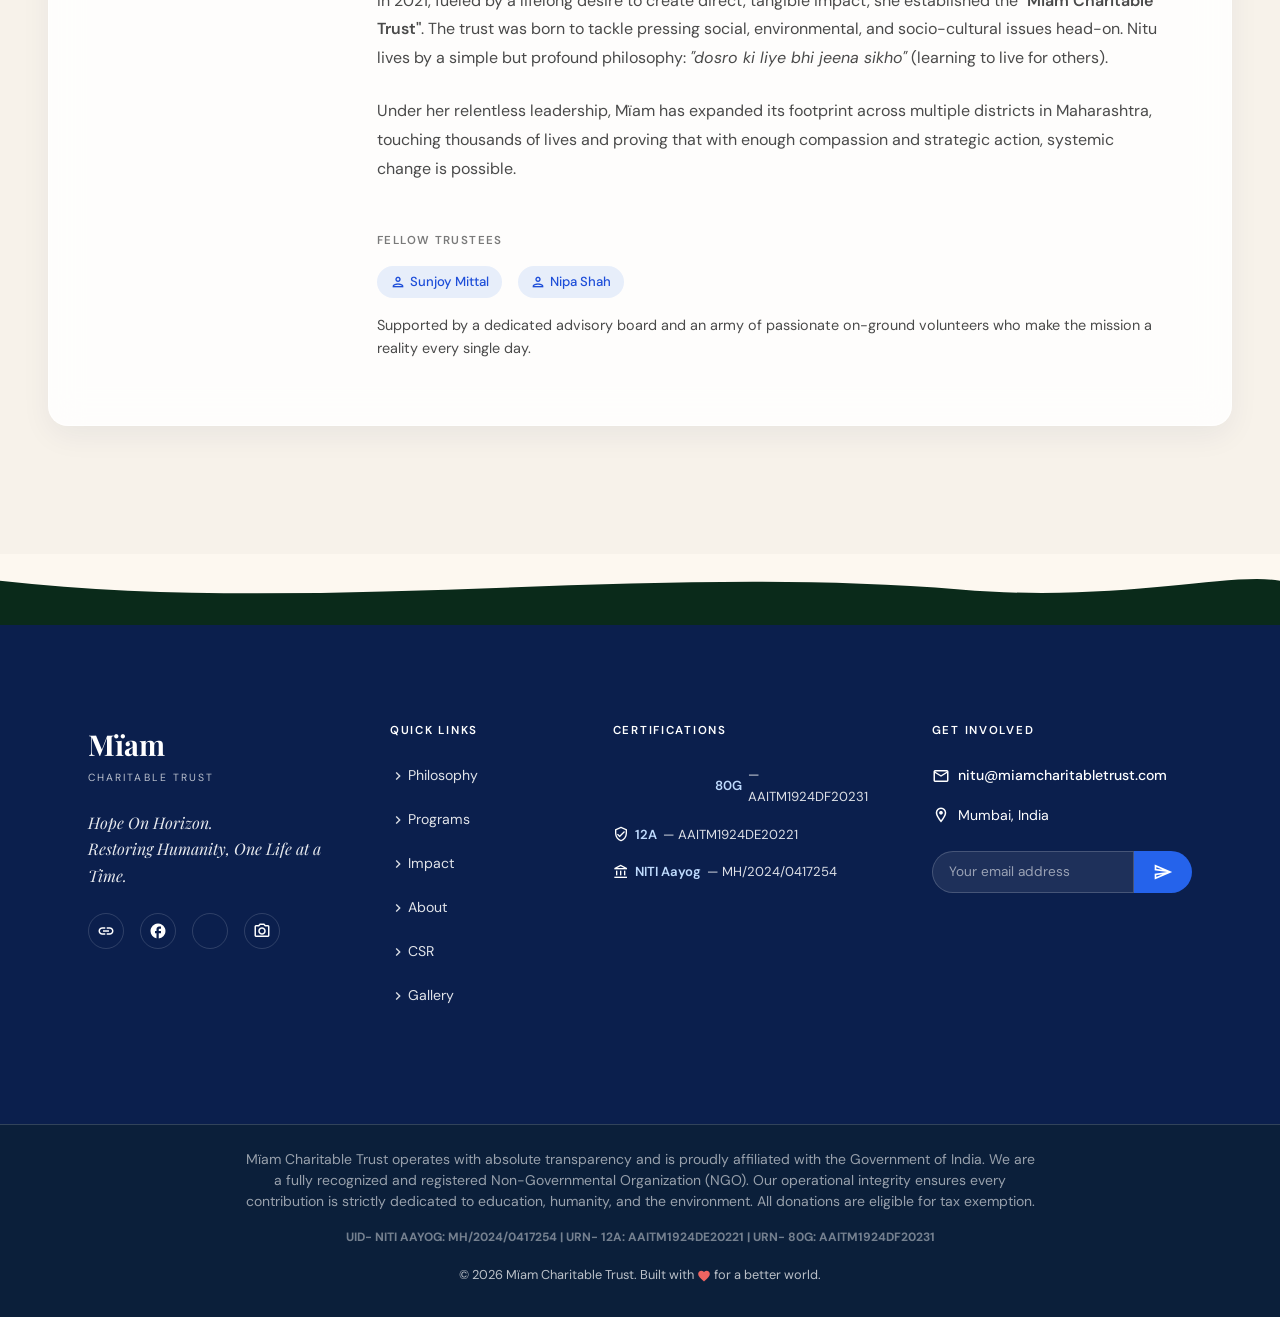
==== commit e6483826: "Update community values image for improved quality and relevance Co-authored-by: Copilot <copilot@gi" ====
--- a/about.html
+++ b/about.html
@@ -217,7 +217,7 @@
     <!-- Sanskar -->
     <div class="philosophy-row reveal">
       <div class="philosophy-row__img-wrap">
-        <img src="https://images.unsplash.com/photo-1509099836639-18ba4637f4c4?w=800&q=80" alt="Community values" class="philosophy-row__img" loading="lazy">
+        <img src="https://plus.unsplash.com/premium_photo-1723618895225-11d746d5b561?w=800&q=80&auto=format&fit=crop" alt="Community values" class="philosophy-row__img" loading="lazy">
       </div>
       <div class="philosophy-row__content text-content">
         <span class="hindi-text" style="color: var(--clr-teal);">संस्कार</span>
--- a/styles.css
+++ b/styles.css
@@ -6,22 +6,22 @@
    ═══════════════════════════════════════════════════════ */
 
 :root {
-  /* ─── Primary: Teal / Forest ─── */
-  --clr-teal:         #0D9488;
-  --clr-teal-deep:    #0F766E;
-  --clr-teal-light:   #14B8A6;
-  --clr-teal-muted:   #5EEAD4;
-  --clr-teal-bg:      rgba(13,148,136,0.08);
-
-  --clr-forest:       #1A3C2E;
-  --clr-forest-deep:  #0A2A1A;
-  --clr-forest-light: #2D6A4F;
+  /* ─── Primary: Blue / Navy ─── */
+  --clr-teal:         #2563EB;
+  --clr-teal-deep:    #1D4ED8;
+  --clr-teal-light:   #60A5FA;
+  --clr-teal-muted:   #BFDBFE;
+  --clr-teal-bg:      rgba(37,99,235,0.10);
+
+  --clr-forest:       #1E3A8A;
+  --clr-forest-deep:  #0B1F4D;
+  --clr-forest-light: #3B82F6;
 
   /* ─── Secondary: Coral / Warm ─── */
-  --clr-coral:        #EF6461;
-  --clr-coral-deep:   #DC3D3D;
-  --clr-coral-soft:   #FECACA;
-  --clr-coral-bg:     rgba(239,100,97,0.08);
+  --clr-coral:        #D94A47;
+  --clr-coral-deep:   #B83230;
+  --clr-coral-soft:   #F5B3B1;
+  --clr-coral-bg:     rgba(217,74,71,0.10);
 
   /* ─── Accent: Amber ─── */
   --clr-amber:        #F59E0B;
@@ -40,7 +40,7 @@
   --ink-light-muted:  rgba(255,255,255,0.75);
 
   /* ─── Borders ─── */
-  --border-soft:      rgba(26,60,46,0.1);
+  --border-soft:      rgba(30,58,138,0.12);
   --border-warm:      rgba(212,118,60,0.15);
 
   /* ─── Typography ─── */
@@ -58,9 +58,9 @@
   --r-organic-2: 60% 40% 30% 70% / 60% 30% 70% 40%;
 
   /* ─── Shadows ─── */
-  --shadow-soft:  0 10px 30px rgba(0,50,20,0.08);
+  --shadow-soft:  0 10px 30px rgba(9,30,80,0.10);
   --shadow-card:  0 4px 20px rgba(0,0,0,0.06);
-  --shadow-hover: 0 12px 40px rgba(13,148,136,0.12);
+  --shadow-hover: 0 12px 40px rgba(37,99,235,0.16);
 
   /* ─── Transitions ─── */
   --ease-smooth: cubic-bezier(0.4,0,0.2,1);
@@ -71,7 +71,7 @@
   --glass-bg:     rgba(255,255,255,0.85);
   --glass-border: rgba(255,255,255,0.6);
   --glass-blur:   16px;
-  --glass-shadow: 0 10px 30px rgba(0,50,20,0.05);
+  --glass-shadow: 0 10px 30px rgba(9,30,80,0.06);
 }
 
 /* ─── RESET ─── */
@@ -113,8 +113,8 @@
 .btn{display:inline-flex;align-items:center;gap:6px;padding:.85rem 2rem;border-radius:var(--r-pill);font-family:var(--font-body);font-size:.85rem;font-weight:600;letter-spacing:.04em;cursor:pointer;border:2px solid transparent;transition:all var(--t-fast) var(--ease-smooth);text-decoration:none}
 .btn .material-icons-outlined{font-size:18px}
 
-.btn--primary{background:var(--clr-coral);color:var(--ink-light);border-color:var(--clr-coral);box-shadow:0 4px 16px rgba(239,100,97,.3)}
-.btn--primary:hover{background:var(--clr-coral-deep);transform:translateY(-2px);box-shadow:0 8px 24px rgba(239,100,97,.35)}
+.btn--primary{background:var(--clr-coral);color:var(--ink-light);border-color:var(--clr-coral);box-shadow:0 4px 16px rgba(217,74,71,.3)}
+.btn--primary:hover{background:var(--clr-coral-deep);transform:translateY(-2px);box-shadow:0 8px 24px rgba(217,74,71,.35)}
 
 .btn--ghost-light{background:transparent;color:var(--ink-light);border-color:rgba(255,255,255,.4)}
 .btn--ghost-light:hover{background:rgba(255,255,255,.15);border-color:rgba(255,255,255,.7)}
@@ -127,7 +127,7 @@
 .trust-pill{display:inline-flex;align-items:center;gap:6px;background:rgba(255,255,255,.2);backdrop-filter:blur(10px);border:1px solid rgba(255,255,255,.3);border-radius:var(--r-pill);padding:.35rem 1rem;font-size:.7rem;font-weight:600;letter-spacing:.1em;text-transform:uppercase;color:var(--ink-light)}
 
 /* ─── MUI CHIP ─── */
-.chip{display:inline-flex;align-items:center;gap:4px;padding:.25rem .75rem;border-radius:var(--r-pill);font-size:.72rem;font-weight:500;background:var(--clr-teal-bg);color:var(--clr-teal-deep);border:1px solid rgba(13,148,136,.15)}
+.chip{display:inline-flex;align-items:center;gap:4px;padding:.25rem .75rem;border-radius:var(--r-pill);font-size:.72rem;font-weight:500;background:var(--clr-teal-bg);color:var(--clr-teal-deep);border:1px solid rgba(37,99,235,.15)}
 .chip .material-icons-outlined{font-size:14px}
 
 /* ─── WAVE DIVIDERS ─── */
@@ -141,7 +141,7 @@
 
 /* ═══════════════ NAVIGATION ═══════════════ */
 .nav{position:fixed;top:0;left:0;right:0;z-index:100;padding:var(--sp-3) 0;transition:all var(--t-normal) var(--ease-smooth)}
-.nav.scrolled{background:var(--glass-bg);backdrop-filter:blur(20px);-webkit-backdrop-filter:blur(20px);padding:var(--sp-2) 0;box-shadow:var(--shadow-soft);border-bottom:1px solid rgba(13,148,136,.08)}
+.nav.scrolled{background:var(--glass-bg);backdrop-filter:blur(20px);-webkit-backdrop-filter:blur(20px);padding:var(--sp-2) 0;box-shadow:var(--shadow-soft);border-bottom:1px solid rgba(37,99,235,.10)}
 .nav__container{max-width:1400px;margin:0 auto;padding:0 var(--sp-5);display:flex;align-items:center}
 .nav__logo{display:flex;flex-direction:column;line-height:1;text-decoration:none}
 .nav__logo-name{font-family:var(--font-display);font-size:1.5rem;font-weight:700;color:var(--ink-primary);letter-spacing:.04em;transition:color var(--t-fast)}
@@ -186,12 +186,12 @@
 .hero{position:relative;min-height:100svh;display:flex;align-items:center;overflow:hidden}
 .hero__media{position:absolute;inset:0;z-index:0}
 .hero__img{width:100%;height:100%;object-fit:cover;object-position:center 30%}
-.hero__overlay{position:absolute;inset:0;background:linear-gradient(135deg,rgba(10,42,26,.88) 0%,rgba(13,148,136,.4) 50%,transparent 100%),linear-gradient(to top,rgba(10,42,26,.6) 0%,transparent 40%)}
+.hero__overlay{position:absolute;inset:0;background:linear-gradient(135deg,rgba(11,31,77,.88) 0%,rgba(37,99,235,.4) 50%,transparent 100%),linear-gradient(to top,rgba(11,31,77,.6) 0%,transparent 40%)}
 .hero__content{position:relative;z-index:1;width:100%;max-width:1400px;margin:0 auto;padding:var(--sp-12) var(--sp-5) var(--sp-8)}
-.hero__govt-bar{display:inline-flex;align-items:center;gap:8px;background:rgba(239,100,97,.9);color:var(--ink-light);padding:.5rem 1.5rem;border-radius:var(--r-pill);font-size:.75rem;font-weight:600;letter-spacing:.05em;margin-bottom:var(--sp-4)}
+.hero__govt-bar{display:inline-flex;align-items:center;gap:8px;background:rgba(217,74,71,.9);color:var(--ink-light);padding:.5rem 1.5rem;border-radius:var(--r-pill);font-size:.75rem;font-weight:600;letter-spacing:.05em;margin-bottom:var(--sp-4)}
 .hero__badge-row{display:flex;flex-wrap:wrap;gap:var(--sp-2);margin-bottom:var(--sp-5)}
 .hero__headline{font-family:var(--font-display);font-size:clamp(2.5rem,6.5vw,5rem);font-weight:700;line-height:1.08;color:var(--ink-light);margin-bottom:var(--sp-4);max-width:800px}
-.hero__headline em{font-style:italic;color:var(--clr-teal-muted)}
+.hero__headline em{font-style:italic;color:#8fd8ff}
 .hero__dot{color:var(--clr-coral)}
 .hero__sub{font-size:clamp(1rem,1.5vw,1.15rem);color:var(--ink-light-muted);line-height:1.6;max-width:550px;margin-bottom:var(--sp-6)}
 .hero__ctas{display:flex;flex-wrap:wrap;gap:var(--sp-3)}
@@ -211,7 +211,7 @@
 .impact-focus__icon{width:90px;height:90px;border-radius:50%;display:flex;align-items:center;justify-content:center;font-size:40px;box-shadow:0 4px 16px rgba(0,0,0,.15);transition:all var(--t-normal) var(--ease-smooth)}
 .impact-focus__icon .material-icons-outlined{font-size:40px;display:block}
 
-.impact-focus__icon--red{background:linear-gradient(135deg,#EF6461 0%,#DC3D3D 100%);color:white}
+.impact-focus__icon--red{background:linear-gradient(135deg,#D94A47 0%,#B83230 100%);color:white}
 .impact-focus__icon--green{background:linear-gradient(135deg,#10B981 0%,#059669 100%);color:white}
 .impact-focus__icon--blue{background:linear-gradient(135deg,#3B82F6 0%,#1D4ED8 100%);color:white}
 .impact-focus__icon--amber{background:linear-gradient(135deg,#F59E0B 0%,#D97706 100%);color:white}
@@ -268,7 +268,7 @@
 
 /* Hub Visual */
 .hub-visual{text-align:center;margin-bottom:var(--sp-12);padding:var(--sp-6) var(--sp-4)}
-.hub-visual__center{display:inline-flex;flex-direction:column;align-items:center;gap:8px;padding:var(--sp-4) var(--sp-6);background:var(--clr-teal);border-radius:50%;width:160px;height:160px;justify-content:center;color:var(--ink-light);box-shadow:0 8px 32px rgba(13,148,136,.3)}
+.hub-visual__center{display:inline-flex;flex-direction:column;align-items:center;gap:8px;padding:var(--sp-4) var(--sp-6);background:var(--clr-teal);border-radius:50%;width:160px;height:160px;justify-content:center;color:var(--ink-light);box-shadow:0 8px 32px rgba(37,99,235,.3)}
 .hub-visual__center .material-icons-outlined{font-size:36px}
 .hub-visual__center strong{font-size:.75rem;letter-spacing:.1em}
 .hub-visual__spokes{display:flex;flex-wrap:wrap;justify-content:center;gap:var(--sp-2);margin-top:var(--sp-5)}
@@ -289,7 +289,7 @@
 .program-row__tag{display:inline-flex;align-items:center;gap:6px;font-size:.7rem;font-weight:600;letter-spacing:.12em;text-transform:uppercase;padding:.35rem 1rem;border-radius:var(--r-pill);margin-bottom:var(--sp-3)}
 .program-row__tag .material-icons-outlined{font-size:16px}
 .program-row__tag--teal{background:var(--clr-teal-bg);color:var(--clr-teal-deep)}
-.program-row__tag--forest{background:rgba(45,106,79,.1);color:var(--clr-forest-light)}
+.program-row__tag--forest{background:rgba(59,130,246,.14);color:var(--clr-forest-light)}
 
 .program-row__title{font-family:var(--font-display);font-size:2.2rem;font-weight:600;color:var(--ink-primary);margin-bottom:var(--sp-3)}
 .program-row__lead{font-size:1.05rem;color:var(--ink-secondary);margin-bottom:var(--sp-4);line-height:1.6}
@@ -331,7 +331,7 @@
 .infographic__row{display:flex;align-items:center;gap:var(--sp-8);justify-content:center;flex-wrap:wrap}
 
 .pie-chart-wrap{flex-shrink:0}
-.pie-chart__visual{width:200px;height:200px;border-radius:50%;background:conic-gradient(var(--clr-teal) 0% 35%,var(--clr-forest-light) 35% 60%,var(--clr-coral) 60% 80%,var(--clr-amber) 80% 100%);box-shadow:0 0 30px rgba(13,148,136,.2);position:relative}
+.pie-chart__visual{width:200px;height:200px;border-radius:50%;background:conic-gradient(var(--clr-teal) 0% 35%,var(--clr-forest-light) 35% 60%,var(--clr-coral) 60% 80%,var(--clr-amber) 80% 100%);box-shadow:0 0 30px rgba(37,99,235,.2);position:relative}
 .pie-chart__visual::after{content:'';position:absolute;top:50%;left:50%;transform:translate(-50%,-50%);width:80px;height:80px;border-radius:50%;background:var(--clr-forest-deep)}
 
 .pie-legend{display:flex;flex-direction:column;gap:var(--sp-3)}
@@ -345,7 +345,7 @@
 
 /* Trust Badge Pills */
 .impact__badges{display:flex;justify-content:center;gap:var(--sp-4);flex-wrap:wrap}
-.trust-badge-pill{display:flex;align-items:center;gap:var(--sp-2);padding:.8rem 1.5rem;background:rgba(13,148,136,.12);border:1px solid rgba(13,148,136,.3);border-radius:var(--r-pill);color:var(--clr-teal-muted)}
+.trust-badge-pill{display:flex;align-items:center;gap:var(--sp-2);padding:.8rem 1.5rem;background:rgba(37,99,235,.12);border:1px solid rgba(37,99,235,.3);border-radius:var(--r-pill);color:var(--clr-teal-muted)}
 .trust-badge-pill .material-icons-outlined{font-size:20px;color:var(--clr-teal-muted)}
 .trust-badge-pill strong{font-size:.9rem;color:var(--clr-teal-muted);display:block}
 .trust-badge-pill small{font-size:.65rem;color:var(--ink-light-muted);display:block}
@@ -404,7 +404,7 @@
 .csr-card__num{font-family:var(--font-display);font-size:2rem;font-weight:700;color:var(--clr-teal);opacity:.4;margin-bottom:var(--sp-2)}
 .csr-card__title{font-size:1.2rem;font-weight:600;color:var(--ink-primary);margin-bottom:var(--sp-2)}
 
-.csr__partner{display:flex;align-items:center;gap:var(--sp-3);padding:var(--sp-4);background:var(--clr-teal-bg);border:1px solid rgba(13,148,136,.15);border-radius:var(--r-soft)}
+.csr__partner{display:flex;align-items:center;gap:var(--sp-3);padding:var(--sp-4);background:var(--clr-teal-bg);border:1px solid rgba(37,99,235,.15);border-radius:var(--r-soft)}
 .csr__partner .material-icons-outlined{font-size:28px;color:var(--clr-teal);flex-shrink:0}
 .csr__partner p{font-size:.95rem;color:var(--ink-secondary)}
 
@@ -436,7 +436,7 @@
 .footer__tagline{font-family:var(--font-display);font-style:italic;color:rgba(255,255,255,.9);font-size:1rem;margin-bottom:var(--sp-3)}
 .footer__social{display:flex;gap:var(--sp-2)}
 .footer__social a{width:36px;height:36px;border-radius:50%;border:1px solid rgba(255,255,255,.15);display:flex;align-items:center;justify-content:center;transition:all var(--t-fast)}
-.footer__social a:hover{border-color:var(--clr-teal);background:rgba(13,148,136,.15)}
+.footer__social a:hover{border-color:var(--clr-teal);background:rgba(37,99,235,.15)}
 .footer__social .material-icons-outlined{font-size:18px;color:var(--ink-light)}
 .footer__col-title{font-size:.72rem;font-weight:600;letter-spacing:.15em;text-transform:uppercase;color:var(--ink-light);margin-bottom:var(--sp-3)}
 .footer__links li{margin-bottom:var(--sp-2)}
@@ -445,7 +445,7 @@
 .footer__links .material-icons-outlined{font-size:16px}
 .footer-cert{font-size:.82rem;color:rgba(255,255,255,.86);margin-bottom:var(--sp-2);display:flex;align-items:center;gap:6px}
 .footer-cert .material-icons-outlined{font-size:16px;color:#fff}
-.footer-cert strong{color:#fff}
+.footer-cert strong{color:var(--clr-teal-muted)}
 .footer__contact-detail{display:flex;align-items:center;gap:8px;margin-bottom:var(--sp-2);font-size:.88rem}
 .footer__contact-detail .material-icons-outlined{font-size:18px;color:#fff}
 .footer__contact-detail a{color:#fff;font-weight:500}
--- a/responsive.css
+++ b/responsive.css
@@ -35,8 +35,8 @@
   background: rgba(255,255,255,0.96) !important;
   backdrop-filter: blur(20px);
   -webkit-backdrop-filter: blur(20px);
-  box-shadow: 0 2px 20px rgba(0,50,20,0.10);
-  border-bottom: 1px solid rgba(13,148,136,0.10);
+  box-shadow: 0 2px 20px rgba(9,30,80,0.12);
+  border-bottom: 1px solid rgba(37,99,235,0.12);
 }
 
 /* Container */
@@ -152,7 +152,7 @@
   min-width: 270px;
   background: rgba(255,255,255,0.97);
   backdrop-filter: blur(16px);
-  border: 1px solid rgba(13,148,136,0.12);
+  border: 1px solid rgba(37,99,235,0.14);
   border-radius: 16px;
   padding: 0.5rem;
   box-shadow: 0 16px 48px rgba(0,0,0,0.12);
@@ -397,8 +397,8 @@
   position: absolute;
   inset: 0;
   background:
-    linear-gradient(135deg, rgba(10,42,26,.90) 0%, rgba(13,148,136,.35) 55%, transparent 100%),
-    linear-gradient(to top, rgba(10,42,26,.65) 0%, transparent 45%);
+    linear-gradient(135deg, rgba(11,31,77,.90) 0%, rgba(37,99,235,.35) 55%, transparent 100%),
+    linear-gradient(to top, rgba(11,31,77,.65) 0%, transparent 45%);
 }
 .hero__content {
   position: relative;
@@ -429,8 +429,8 @@
   content: '';
   position: absolute; inset: 0;
   background:
-    radial-gradient(ellipse at 30% 50%, rgba(13,148,136,0.09) 0%, transparent 65%),
-    radial-gradient(ellipse at 80% 20%, rgba(239,100,97,0.06) 0%, transparent 55%);
+    radial-gradient(ellipse at 30% 50%, rgba(37,99,235,0.09) 0%, transparent 65%),
+    radial-gradient(ellipse at 80% 20%, rgba(217,74,71,0.06) 0%, transparent 55%);
   pointer-events: none;
 }
 .page-header > * { position: relative; }
@@ -554,7 +554,7 @@
 .form-group { display: flex; flex-direction: column; gap: 0.4rem; }
 .form-group label { font-weight: 600; font-size: .85rem; color: var(--ink-primary); }
 .form-input { padding: .8rem 1.1rem; border: 1.5px solid var(--border-soft); border-radius: 10px; font-family: var(--font-body); font-size: .95rem; background: var(--bg-white); color: var(--ink-primary); width: 100%; transition: border-color .2s, box-shadow .2s; appearance: none; }
-.form-input:focus { outline: none; border-color: var(--clr-teal); box-shadow: 0 0 0 3px rgba(13,148,136,.1); }
+.form-input:focus { outline: none; border-color: var(--clr-teal); box-shadow: 0 0 0 3px rgba(37,99,235,.12); }
 .form-input::placeholder { color: var(--ink-tertiary); }
 textarea.form-input { resize: vertical; min-height: 120px; }
 .contact-form button[disabled] { opacity: .8; cursor: not-allowed; }
@@ -587,7 +587,7 @@
   border: none;
   cursor: pointer;
   display: flex; align-items: center; justify-content: center;
-  box-shadow: 0 4px 16px rgba(13,148,136,.35);
+  box-shadow: 0 4px 16px rgba(37,99,235,.35);
   opacity: 0; pointer-events: none;
   transition: opacity .3s, transform .3s;
   z-index: 500;
